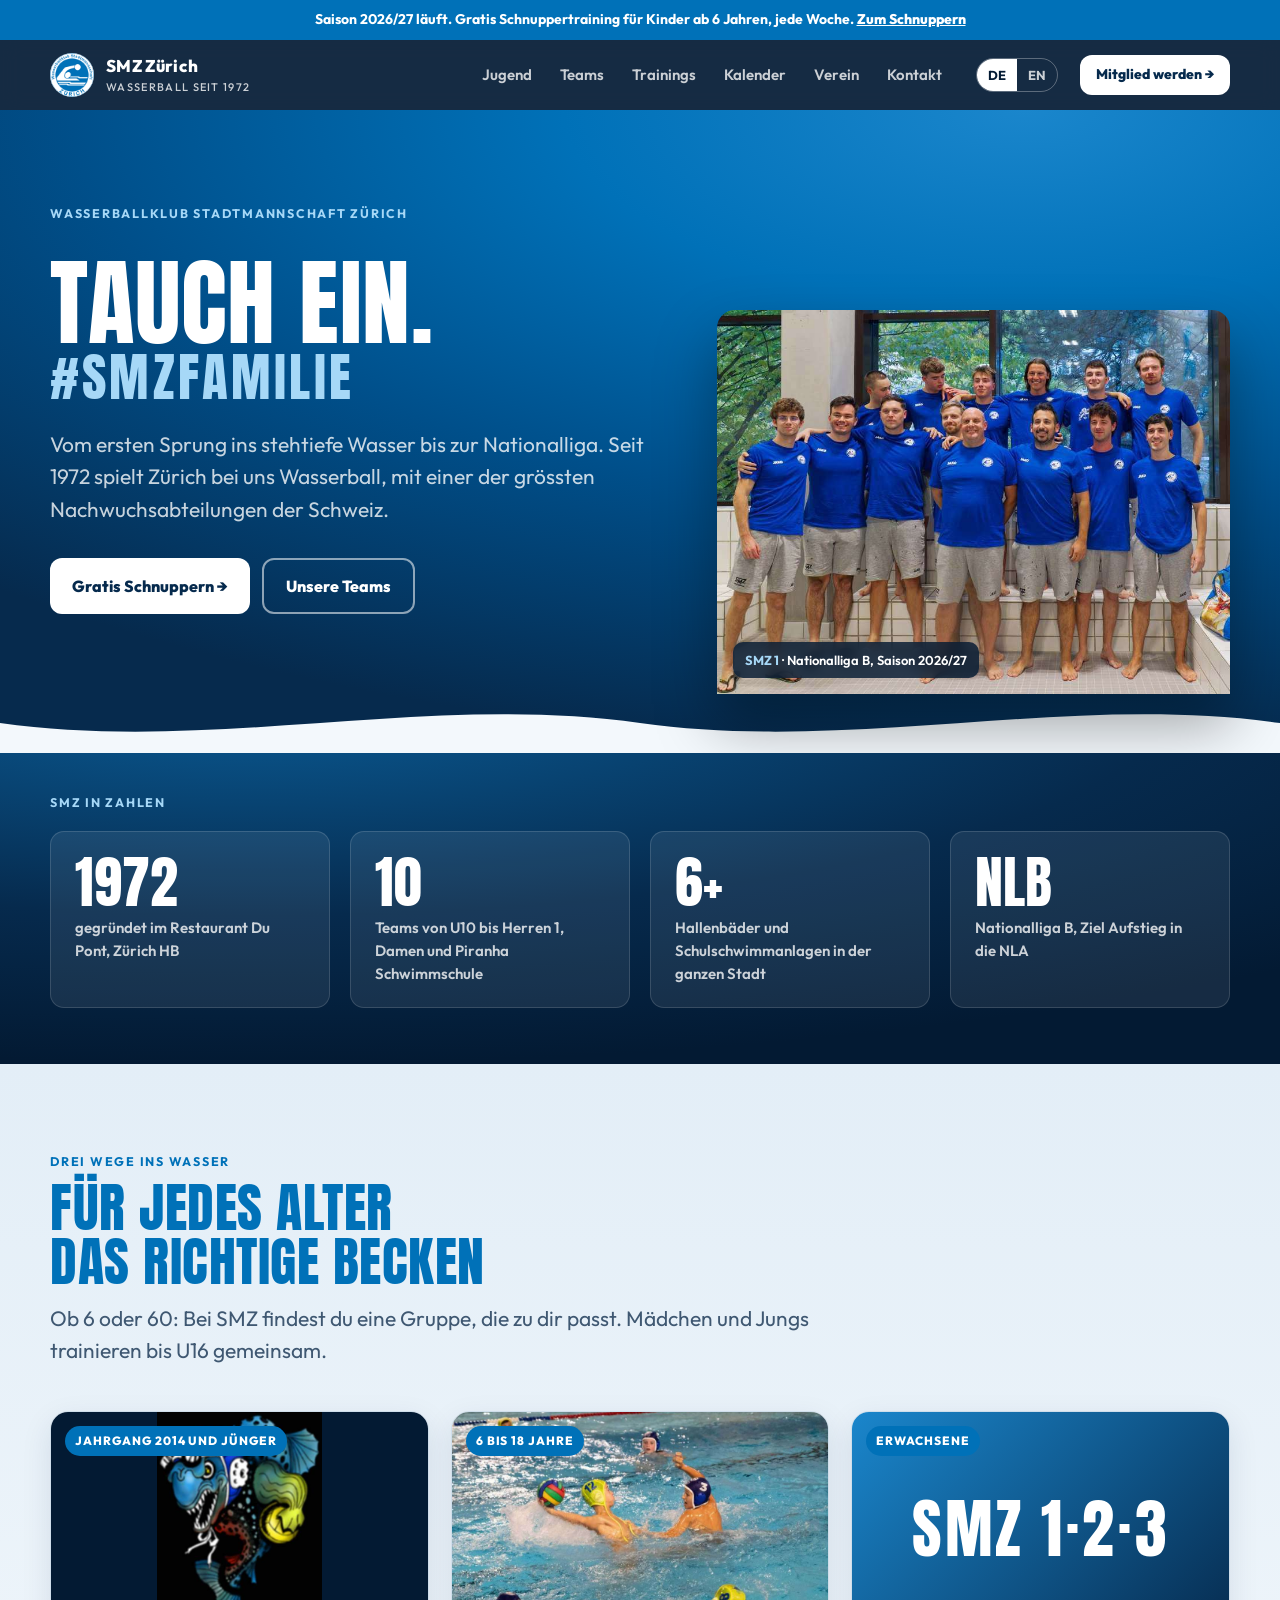
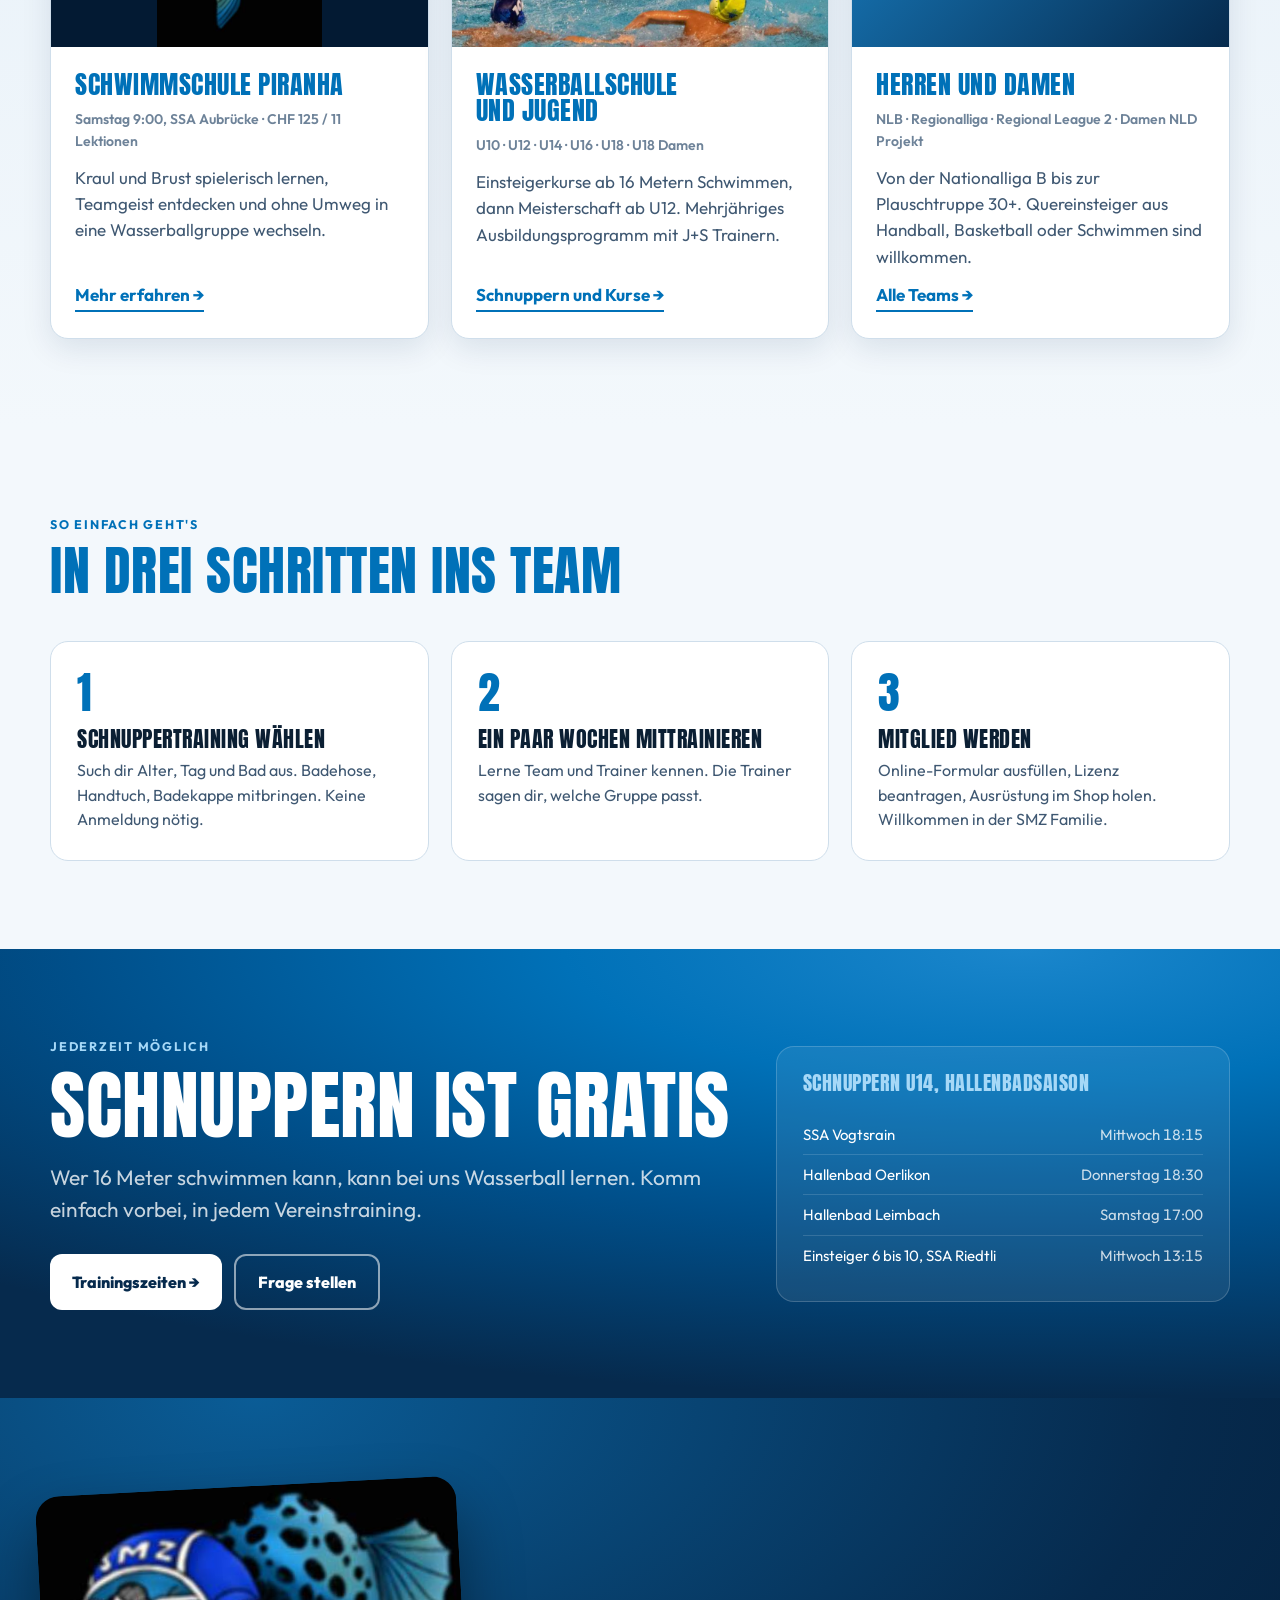
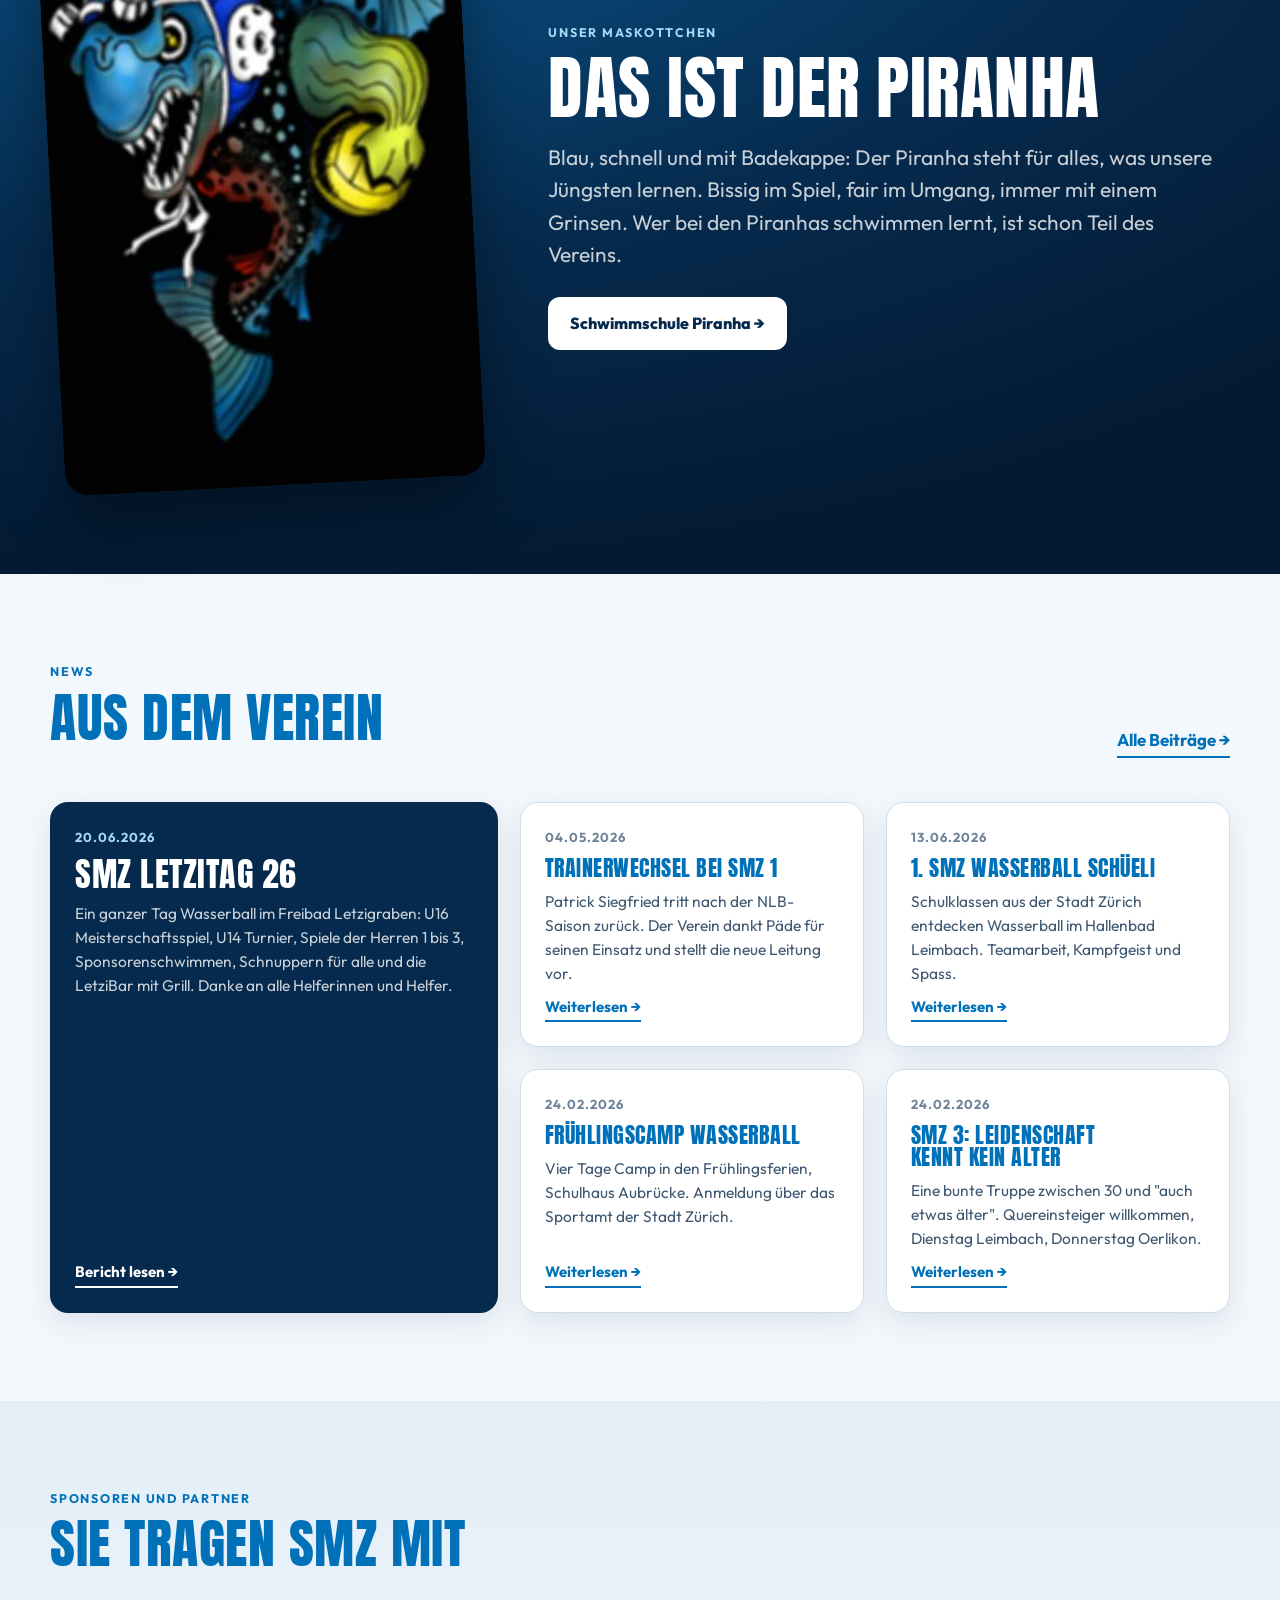
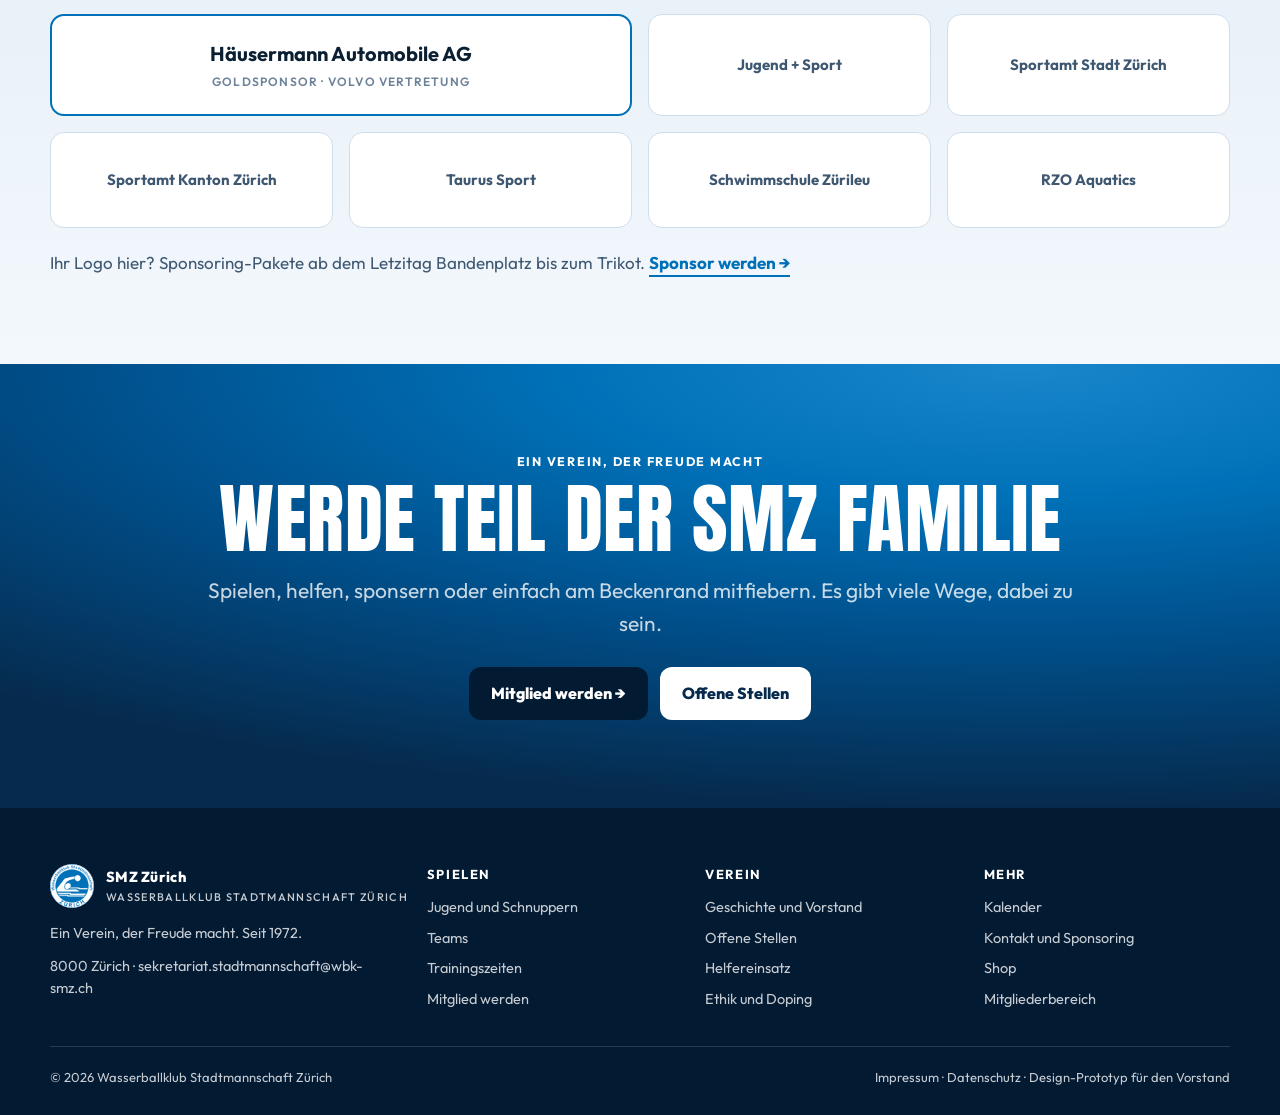
==== index.html @ 42804632 "Switch the palette to blue and white, the club colours Remove the yellow (--sun) and aqua accents. P" ====
<!doctype html>
<html lang="de">
<head>
<meta charset="utf-8">
<meta name="viewport" content="width=device-width, initial-scale=1">
<title>SMZ Zürich Wasserball</title>
<meta name="description" content="Wasserballklub Stadtmannschaft Zürich. Seit 1972. Jugend ab 6 Jahren, Herren NLB, Damen, Schwimmschule Piranha. Gratis Schnuppern.">
<meta name="theme-color" content="#0071B8">
<link rel="icon" href="assets/img/logo.png">
<link rel="preconnect" href="https://fonts.googleapis.com">
<link rel="preconnect" href="https://fonts.gstatic.com" crossorigin>
<link rel="stylesheet" href="https://fonts.googleapis.com/css2?family=Anton&family=Outfit:wght@400;500;600;700;800&display=swap">
<link rel="stylesheet" href="css/style.css">
</head>
<body data-lang="de">
<div class="announce">
  <span lang="de">Saison 2026/27 läuft. Gratis Schnuppertraining für Kinder ab 6 Jahren, jede Woche. <a href="#/jugend">Zum Schnuppern</a></span>
  <span lang="en">Season 2026/27 is on. Free trial sessions for kids from age 6, every week. <a href="#/jugend">Come try it</a></span>
</div>

<nav class="nav">
  <div class="wrap">
    <a class="brand" href="#/"><img src="assets/img/logo.png" alt="SMZ Logo"><span>SMZ Zürich<small>Wasserball seit 1972</small></span></a>
    <ul class="menu" id="menu">
      <li><a href="#/jugend" data-route="jugend"><span lang="de">Jugend</span><span lang="en">Youth</span></a></li>
      <li><a href="#/teams" data-route="teams">Teams</a></li>
      <li><a href="#/trainings" data-route="trainings"><span lang="de">Trainings</span><span lang="en">Practices</span></a></li>
      <li><a href="#/kalender" data-route="kalender"><span lang="de">Kalender</span><span lang="en">Calendar</span></a></li>
      <li><a href="#/verein" data-route="verein"><span lang="de">Verein</span><span lang="en">Club</span></a></li>
      <li><a href="#/kontakt" data-route="kontakt"><span lang="de">Kontakt</span><span lang="en">Contact</span></a></li>
    </ul>
    <div class="lang" role="group" aria-label="Sprache / Language">
      <button id="lang-de" class="on" onclick="setLang('de')">DE</button><button id="lang-en" onclick="setLang('en')">EN</button>
    </div>
    <a class="btn btn-white" href="#/mitglied"><span lang="de">Mitglied werden →</span><span lang="en">Join SMZ →</span></a>
    <button class="burger" aria-label="Menu" onclick="document.getElementById('menu').classList.toggle('open')">☰</button>
  </div>
</nav>

<!-- ================= HOME ================= -->
<div class="page show" id="page-home">

<section class="hero bg-blue on-dark">
  <div class="wrap">
    <div class="hero-copy rv">
      <p class="eyebrow"><span lang="de">Wasserballklub Stadtmannschaft Zürich</span><span lang="en">Zürich City Water Polo Club</span></p>
      <h1 style="margin-top:14px">
        <span lang="de">Tauch ein.</span><span lang="en">Dive in.</span>
        <span class="tag">#SMZfamilie</span>
      </h1>
      <p class="lead">
        <span lang="de">Vom ersten Sprung ins stehtiefe Wasser bis zur Nationalliga. Seit 1972 spielt Zürich bei uns Wasserball, mit einer der grössten Nachwuchsabteilungen der Schweiz.</span>
        <span lang="en">From the first jump into shallow water to the National League. Zürich has played water polo with us since 1972, home to one of the largest youth programs in Switzerland.</span>
      </p>
      <div class="hero-cta">
        <a class="btn btn-white" href="#/jugend"><span lang="de">Gratis Schnuppern →</span><span lang="en">Free trial session →</span></a>
        <a class="btn btn-ghost" href="#/teams"><span lang="de">Unsere Teams</span><span lang="en">Our teams</span></a>
      </div>
    </div>
    <div class="hero-photo rv">
      <img src="assets/img/herren1.jpg" alt="SMZ Herren 1">
      <div class="cap"><b>SMZ 1</b> · <span lang="de">Nationalliga B, Saison 2026/27</span><span lang="en">National League B, 2026/27 season</span></div>
    </div>
  </div>
  <svg class="waves" viewBox="0 0 1440 60" preserveAspectRatio="none" aria-hidden="true"><path d="M0,30 C240,60 480,0 720,30 C960,60 1200,0 1440,30 L1440,60 L0,60 Z" fill="var(--ground)"/></svg>
</section>

<section class="stats bg-navy on-dark" style="margin-top:-60px;padding-top:100px">
  <div class="wrap">
    <p class="eyebrow" style="margin-bottom:18px"><span lang="de">SMZ in Zahlen</span><span lang="en">SMZ by the numbers</span></p>
    <div class="grid">
      <div class="stat"><div class="n">1972</div><div class="l"><span lang="de">gegründet im Restaurant Du Pont, Zürich HB</span><span lang="en">founded at Restaurant Du Pont, Zürich main station</span></div></div>
      <div class="stat"><div class="n">10</div><div class="l"><span lang="de">Teams von U10 bis Herren 1, Damen und Piranha Schwimmschule</span><span lang="en">teams from U10 to Men's 1, Women and the Piranha swim school</span></div></div>
      <div class="stat"><div class="n">6+</div><div class="l"><span lang="de">Hallenbäder und Schulschwimmanlagen in der ganzen Stadt</span><span lang="en">pools and school swim facilities across the city</span></div></div>
      <div class="stat"><div class="n">NLB</div><div class="l"><span lang="de">Nationalliga B, Ziel Aufstieg in die NLA</span><span lang="en">National League B, goal: promotion to NLA</span></div></div>
    </div>
  </div>
</section>

<section class="bg-tint">
  <div class="wrap">
    <div class="sec-head">
      <p class="eyebrow"><span lang="de">Drei Wege ins Wasser</span><span lang="en">Three ways in</span></p>
      <h2><span lang="de">Für jedes Alter das richtige Becken</span><span lang="en">The right pool for every age</span></h2>
      <p class="lead"><span lang="de">Ob 6 oder 60: Bei SMZ findest du eine Gruppe, die zu dir passt. Mädchen und Jungs trainieren bis U16 gemeinsam.</span><span lang="en">Whether you are 6 or 60, SMZ has a group that fits. Girls and boys train together through U16.</span></p>
    </div>
    <div class="ways">
      <article class="way">
        <div class="img"><img src="assets/img/piranha.jpg" alt="Piranha Maskottchen" style="object-fit:contain;background:var(--navy-deep)"><span class="chip"><span lang="de">Jahrgang 2014 und jünger</span><span lang="en">Born 2014 or later</span></span></div>
        <div class="body">
          <h3><span lang="de">Schwimmschule Piranha</span><span lang="en">Piranha Swim School</span></h3>
          <div class="meta"><span lang="de">Samstag 9:00, SSA Aubrücke · CHF 125 / 11 Lektionen</span><span lang="en">Saturday 9:00, SSA Aubrücke · CHF 125 / 11 lessons</span></div>
          <p><span lang="de">Kraul und Brust spielerisch lernen, Teamgeist entdecken und ohne Umweg in eine Wasserballgruppe wechseln.</span><span lang="en">Learn crawl and breaststroke through play, discover team spirit and move straight into a water polo group when ready.</span></p>
          <a class="btn-link" href="#/jugend"><span lang="de">Mehr erfahren →</span><span lang="en">Learn more →</span></a>
        </div>
      </article>
      <article class="way">
        <div class="img"><img src="assets/img/jugend-action.jpg" alt="Jugendtraining"><span class="chip"><span lang="de">6 bis 18 Jahre</span><span lang="en">Ages 6 to 18</span></span></div>
        <div class="body">
          <h3><span lang="de">Wasserballschule und Jugend</span><span lang="en">Water Polo School and Youth</span></h3>
          <div class="meta"><span lang="de">U10 · U12 · U14 · U16 · U18 · U18 Damen</span><span lang="en">U10 · U12 · U14 · U16 · U18 · U18 Women</span></div>
          <p><span lang="de">Einsteigerkurse ab 16 Metern Schwimmen, dann Meisterschaft ab U12. Mehrjähriges Ausbildungsprogramm mit J+S Trainern.</span><span lang="en">Beginner courses once you can swim 16 metres, then league play from U12. A multi-year program with certified J+S coaches.</span></p>
          <a class="btn-link" href="#/jugend"><span lang="de">Schnuppern und Kurse →</span><span lang="en">Trials and courses →</span></a>
        </div>
      </article>
      <article class="way">
        <div class="img"><div class="ph">SMZ 1·2·3</div><span class="chip"><span lang="de">Erwachsene</span><span lang="en">Adults</span></span></div>
        <div class="body">
          <h3><span lang="de">Herren und Damen</span><span lang="en">Men and Women</span></h3>
          <div class="meta"><span lang="de">NLB · Regionalliga · Regional League 2 · Damen NLD Projekt</span><span lang="en">NLB · Regional League · RL 2 · Women's NLD project</span></div>
          <p><span lang="de">Von der Nationalliga B bis zur Plauschtruppe 30+. Quereinsteiger aus Handball, Basketball oder Schwimmen sind willkommen.</span><span lang="en">From National League B to the 30+ crew. Newcomers from handball, basketball or swimming are welcome.</span></p>
          <a class="btn-link" href="#/teams"><span lang="de">Alle Teams →</span><span lang="en">All teams →</span></a>
        </div>
      </article>
    </div>
  </div>
</section>

<section>
  <div class="wrap">
    <div class="sec-head">
      <p class="eyebrow"><span lang="de">So einfach geht's</span><span lang="en">How it works</span></p>
      <h2><span lang="de">In drei Schritten ins Team</span><span lang="en">Onto the team in three steps</span></h2>
    </div>
    <div class="steps">
      <div class="step"><h3><span lang="de">Schnuppertraining wählen</span><span lang="en">Pick a trial session</span></h3><p><span lang="de">Such dir Alter, Tag und Bad aus. Badehose, Handtuch, Badekappe mitbringen. Keine Anmeldung nötig.</span><span lang="en">Choose by age, day and pool. Bring swimsuit, towel and cap. No sign-up needed.</span></p></div>
      <div class="step"><h3><span lang="de">Ein paar Wochen mittrainieren</span><span lang="en">Train with us for a few weeks</span></h3><p><span lang="de">Lerne Team und Trainer kennen. Die Trainer sagen dir, welche Gruppe passt.</span><span lang="en">Get to know the team and coaches. They will tell you which group fits.</span></p></div>
      <div class="step"><h3><span lang="de">Mitglied werden</span><span lang="en">Become a member</span></h3><p><span lang="de">Online-Formular ausfüllen, Lizenz beantragen, Ausrüstung im Shop holen. Willkommen in der SMZ Familie.</span><span lang="en">Fill in the online form, request a licence, grab your kit in the shop. Welcome to the SMZ family.</span></p></div>
    </div>
  </div>
</section>

<section class="trial bg-blue on-dark">
  <div class="wrap">
    <div>
      <p class="eyebrow"><span lang="de">Jederzeit möglich</span><span lang="en">Any time</span></p>
      <h2 style="margin:10px 0 18px"><span lang="de">Schnuppern ist gratis</span><span lang="en">Trials are free</span></h2>
      <p class="lead"><span lang="de">Wer 16 Meter schwimmen kann, kann bei uns Wasserball lernen. Komm einfach vorbei, in jedem Vereinstraining.</span><span lang="en">If you can swim 16 metres you can learn water polo with us. Just show up at any club practice.</span></p>
      <div class="hero-cta" style="margin-top:28px">
        <a class="btn btn-white" href="#/trainings"><span lang="de">Trainingszeiten →</span><span lang="en">Practice times →</span></a>
        <a class="btn btn-ghost" href="#/kontakt"><span lang="de">Frage stellen</span><span lang="en">Ask a question</span></a>
      </div>
    </div>
    <div class="card">
      <h3><span lang="de">Schnuppern U14, Hallenbadsaison</span><span lang="en">U14 trials, indoor season</span></h3>
      <table>
        <tr><td>SSA Vogtsrain</td><td><span lang="de">Mittwoch 18:15</span><span lang="en">Wednesday 18:15</span></td></tr>
        <tr><td>Hallenbad Oerlikon</td><td><span lang="de">Donnerstag 18:30</span><span lang="en">Thursday 18:30</span></td></tr>
        <tr><td>Hallenbad Leimbach</td><td><span lang="de">Samstag 17:00</span><span lang="en">Saturday 17:00</span></td></tr>
        <tr><td><span lang="de">Einsteiger 6 bis 10, SSA Riedtli</span><span lang="en">Beginners 6 to 10, SSA Riedtli</span></td><td><span lang="de">Mittwoch 13:15</span><span lang="en">Wednesday 13:15</span></td></tr>
      </table>
    </div>
  </div>
</section>

<section class="mascot bg-navy on-dark">
  <div class="wrap">
    <img src="assets/img/piranha.jpg" alt="Piranha, das SMZ Maskottchen">
    <div>
      <p class="eyebrow"><span lang="de">Unser Maskottchen</span><span lang="en">Our mascot</span></p>
      <h2 style="margin:10px 0 18px"><span lang="de">Das ist der Piranha</span><span lang="en">Meet the Piranha</span></h2>
      <p class="lead"><span lang="de">Blau, schnell und mit Badekappe: Der Piranha steht für alles, was unsere Jüngsten lernen. Bissig im Spiel, fair im Umgang, immer mit einem Grinsen. Wer bei den Piranhas schwimmen lernt, ist schon Teil des Vereins.</span><span lang="en">Blue, fast and wearing a cap: the Piranha stands for everything our youngest learn. Fierce in the game, fair with each other, always grinning. Anyone who learns to swim with the Piranhas is already part of the club.</span></p>
      <a class="btn btn-white" href="#/jugend" style="margin-top:26px"><span lang="de">Schwimmschule Piranha →</span><span lang="en">Piranha Swim School →</span></a>
    </div>
  </div>
</section>

<section>
  <div class="wrap">
    <div class="sec-head" style="display:flex;justify-content:space-between;align-items:end;gap:20px;max-width:none">
      <div><p class="eyebrow">News</p><h2 style="margin-top:8px"><span lang="de">Aus dem Verein</span><span lang="en">Club news</span></h2></div>
      <a class="btn-link" href="#/verein" style="color:var(--blue)"><span lang="de">Alle Beiträge →</span><span lang="en">All posts →</span></a>
    </div>
    <div class="news">
      <article class="post feat">
        <div class="date">20.06.2026</div>
        <h3>SMZ Letzitag 26</h3>
        <p><span lang="de">Ein ganzer Tag Wasserball im Freibad Letzigraben: U16 Meisterschaftsspiel, U14 Turnier, Spiele der Herren 1 bis 3, Sponsorenschwimmen, Schnuppern für alle und die LetziBar mit Grill. Danke an alle Helferinnen und Helfer.</span><span lang="en">A full day of water polo at the Letzigraben outdoor pool: U16 league match, U14 tournament, Men's 1 to 3 games, sponsor swim, trials for everyone and the LetziBar with grill. Thank you to all the volunteers.</span></p>
        <a class="btn-link" href="#/verein"><span lang="de">Bericht lesen →</span><span lang="en">Read the report →</span></a>
      </article>
      <article class="post">
        <div class="date">04.05.2026</div>
        <h3><span lang="de">Trainerwechsel bei SMZ 1</span><span lang="en">New head coach for SMZ 1</span></h3>
        <p><span lang="de">Patrick Siegfried tritt nach der NLB-Saison zurück. Der Verein dankt Päde für seinen Einsatz und stellt die neue Leitung vor.</span><span lang="en">Patrick Siegfried steps down after the NLB season. The club thanks Päde for his commitment and introduces the new leadership.</span></p>
        <a class="btn-link" href="#/teams"><span lang="de">Weiterlesen →</span><span lang="en">Read more →</span></a>
      </article>
      <article class="post">
        <div class="date">13.06.2026</div>
        <h3><span lang="de">1. SMZ Wasserball Schüeli</span><span lang="en">1st SMZ School Tournament</span></h3>
        <p><span lang="de">Schulklassen aus der Stadt Zürich entdecken Wasserball im Hallenbad Leimbach. Teamarbeit, Kampfgeist und Spass.</span><span lang="en">School classes from Zürich discover water polo at Hallenbad Leimbach. Teamwork, fighting spirit and fun.</span></p>
        <a class="btn-link" href="#/jugend"><span lang="de">Weiterlesen →</span><span lang="en">Read more →</span></a>
      </article>
      <article class="post">
        <div class="date">24.02.2026</div>
        <h3><span lang="de">Frühlingscamp Wasserball</span><span lang="en">Spring water polo camp</span></h3>
        <p><span lang="de">Vier Tage Camp in den Frühlingsferien, Schulhaus Aubrücke. Anmeldung über das Sportamt der Stadt Zürich.</span><span lang="en">Four camp days during spring break at Schulhaus Aubrücke. Register via the Zürich sports office.</span></p>
        <a class="btn-link" href="#/kalender"><span lang="de">Weiterlesen →</span><span lang="en">Read more →</span></a>
      </article>
      <article class="post">
        <div class="date">24.02.2026</div>
        <h3><span lang="de">SMZ 3: Leidenschaft kennt kein Alter</span><span lang="en">SMZ 3: passion has no age</span></h3>
        <p><span lang="de">Eine bunte Truppe zwischen 30 und "auch etwas älter". Quereinsteiger willkommen, Dienstag Leimbach, Donnerstag Oerlikon.</span><span lang="en">A colourful crew aged 30 to "a bit older". Newcomers welcome, Tuesdays in Leimbach, Thursdays in Oerlikon.</span></p>
        <a class="btn-link" href="#/teams"><span lang="de">Weiterlesen →</span><span lang="en">Read more →</span></a>
      </article>
    </div>
  </div>
</section>

<section class="sponsors bg-tint">
  <div class="wrap">
    <div class="sec-head">
      <p class="eyebrow"><span lang="de">Sponsoren und Partner</span><span lang="en">Sponsors and partners</span></p>
      <h2><span lang="de">Sie tragen SMZ mit</span><span lang="en">They carry SMZ</span></h2>
    </div>
    <div class="row">
      <div class="logo-tile gold">Häusermann Automobile AG<small><span lang="de">Goldsponsor · Volvo Vertretung</span><span lang="en">Gold sponsor · Volvo dealer</span></small></div>
      <div class="logo-tile">Jugend + Sport</div>
      <div class="logo-tile">Sportamt Stadt Zürich</div>
      <div class="logo-tile">Sportamt Kanton Zürich</div>
      <div class="logo-tile">Taurus Sport</div>
      <div class="logo-tile">Schwimmschule Zürileu</div>
      <div class="logo-tile">RZO Aquatics</div>
    </div>
    <p style="margin-top:22px;color:var(--ink-2)"><span lang="de">Ihr Logo hier? Sponsoring-Pakete ab dem Letzitag Bandenplatz bis zum Trikot.</span><span lang="en">Your logo here? Sponsorship packages from a Letzitag board to the match jersey.</span> <a class="btn-link" href="#/kontakt" style="color:var(--blue)"><span lang="de">Sponsor werden →</span><span lang="en">Become a sponsor →</span></a></p>
  </div>
</section>

<section class="join bg-blue on-dark">
  <div class="wrap">
    <p class="eyebrow" style="color:#fff"><span lang="de">Ein Verein, der Freude macht</span><span lang="en">A club that makes you happy</span></p>
    <h2 style="margin-top:10px"><span lang="de">Werde Teil der SMZ Familie</span><span lang="en">Join the SMZ family</span></h2>
    <p class="lead" style="margin-top:16px"><span lang="de">Spielen, helfen, sponsern oder einfach am Beckenrand mitfiebern. Es gibt viele Wege, dabei zu sein.</span><span lang="en">Play, volunteer, sponsor or just cheer from the poolside. There are many ways to be part of it.</span></p>
    <div class="hero-cta">
      <a class="btn btn-ink" href="#/mitglied"><span lang="de">Mitglied werden →</span><span lang="en">Become a member →</span></a>
      <a class="btn btn-white" href="#/verein"><span lang="de">Offene Stellen</span><span lang="en">Open positions</span></a>
    </div>
  </div>
</section>
</div>

<!-- ================= JUGEND ================= -->
<div class="page" id="page-jugend">
<section class="pagehead bg-blue on-dark">
  <div class="wrap">
    <p class="eyebrow"><span lang="de">Jugend</span><span lang="en">Youth</span></p>
    <h1><span lang="de">Ab 6 Jahren und 16 Metern</span><span lang="en">From age 6 and 16 metres</span></h1>
    <p class="lead"><span lang="de">Wer 16 Meter schwimmen kann, kann bei uns anfangen. Von der Schwimmschule bis U18, mit einem mehrjährigen Ausbildungsprogramm und professionell ausgebildeten Trainerinnen und Trainern.</span><span lang="en">If you can swim 16 metres you can start with us. From swim school to U18, with a multi-year program and professionally trained coaches.</span></p>
  </div>
</section>
<section class="content">
  <div class="wrap">
    <div class="grid-3">
      <div class="card">
        <span class="pill blue"><span lang="de">Jahrgang 2014 und jünger</span><span lang="en">Born 2014 or later</span></span>
        <h3><span lang="de">Schwimmschule Piranha</span><span lang="en">Piranha Swim School</span></h3>
        <p><span lang="de">Kraul und Brust, spielerisch. 11 Lektionen à 55 Minuten, Samstag 9:00 bis 10:00 in der SSA Aubrücke, Luegislandstrasse 173. Findet ausserhalb der Schulferien statt, ab 6 Anmeldungen.</span><span lang="en">Crawl and breaststroke through play. 11 lessons of 55 minutes, Saturday 9:00 to 10:00 at SSA Aubrücke, Luegislandstrasse 173. Outside school holidays, from 6 registrations.</span></p>
        <table class="tt">
          <tr><td><span lang="de">Herbst 2026</span><span lang="en">Autumn 2026</span></td><td>24.10.26 bis 23.01.27</td></tr>
          <tr><td><span lang="de">Frühling 2027</span><span lang="en">Spring 2027</span></td><td>30.01.27 bis 05.06.27</td></tr>
          <tr><td><span lang="de">Sommer 2027</span><span lang="en">Summer 2027</span></td><td>12.06.27 bis 02.10.27</td></tr>
          <tr><td><span lang="de">Mitglieder / Externe</span><span lang="en">Members / external</span></td><td>CHF 125 / CHF 160</td></tr>
        </table>
      </div>
      <div class="card">
        <span class="pill"><span lang="de">6 bis 10 Jahre</span><span lang="en">Ages 6 to 10</span></span>
        <h3><span lang="de">U10 Wasserballschule</span><span lang="en">U10 Water Polo School</span></h3>
        <p><span lang="de">Einsteigerkurse im stehtiefen Wasser, Mädchen und Knaben. Schulsportkurse der Stadt Zürich, Anmeldung über das Sportamt.</span><span lang="en">Beginner courses in shallow water, girls and boys. City school sport courses, registration via the sports office.</span></p>
        <table class="tt">
          <tr><td>SSA Riedtli</td><td><span lang="de">Mi 13:15 bis 14:15</span><span lang="en">Wed 13:15 to 14:15</span></td></tr>
          <tr><td>SSA Grünau</td><td><span lang="de">Mi 13:45 bis 14:45</span><span lang="en">Wed 13:45 to 14:45</span></td></tr>
          <tr><td>SSA Vogtsrain</td><td><span lang="de">Mi 16:00 bis 17:00</span><span lang="en">Wed 16:00 to 17:00</span></td></tr>
          <tr><td><span lang="de">Vereinstraining, Riedtli</span><span lang="en">Club practice, Riedtli</span></td><td><span lang="de">Fr 17:15 bis 18:15</span><span lang="en">Fri 17:15 to 18:15</span></td></tr>
        </table>
      </div>
      <div class="card">
        <span class="pill"><span lang="de">8 bis 13 Jahre</span><span lang="en">Ages 8 to 13</span></span>
        <h3><span lang="de">Fortgeschrittene und U12</span><span lang="en">Advanced and U12</span></h3>
        <p><span lang="de">Für Kinder, die 25 Meter am Stück schwimmen. Die stärksten spielen ab 8 bis 9 Jahren in der U12 Meisterschaft, Gruppe D.</span><span lang="en">For kids who swim 25 metres non-stop. The strongest play U12 league from age 8 to 9, group D.</span></p>
        <table class="tt">
          <tr><td>SSA Riedtli</td><td><span lang="de">Mi 14:15 bis 15:15</span><span lang="en">Wed 14:15 to 15:15</span></td></tr>
          <tr><td>SSA Grünau</td><td><span lang="de">Mi 14:45 bis 15:45</span><span lang="en">Wed 14:45 to 15:45</span></td></tr>
          <tr><td>SSA Vogtsrain</td><td><span lang="de">Mi 17:00 bis 18:00</span><span lang="en">Wed 17:00 to 18:00</span></td></tr>
          <tr><td><span lang="de">Vogtsrain, nur Mädchen</span><span lang="en">Vogtsrain, girls only</span></td><td><span lang="de">Mi 17:00 bis 18:00</span><span lang="en">Wed 17:00 to 18:00</span></td></tr>
        </table>
      </div>
      <div class="card">
        <span class="pill">U14 · <span lang="de">Gruppe B</span><span lang="en">Group B</span></span>
        <h3>U14</h3>
        <p><span lang="de">Meisterschaftsteam. Schnuppern jederzeit: Mittwoch 18:15 SSA Vogtsrain, Donnerstag 18:30 Hallenbad Oerlikon, Samstag 17:00 Hallenbad Leimbach (Besammlung Kasse 16:45).</span><span lang="en">League team. Trials any time: Wednesday 18:15 SSA Vogtsrain, Thursday 18:30 Hallenbad Oerlikon, Saturday 17:00 Hallenbad Leimbach (meet at the entrance 16:45).</span></p>
      </div>
      <div class="card">
        <span class="pill">U16 · <span lang="de">Gruppe B2</span><span lang="en">Group B2</span></span>
        <h3>U16</h3>
        <p><span lang="de">Letzte gemischte Stufe: Mädchen und Jungs spielen und trainieren zusammen. Meisterschaftsspiel am Letzitag im Freibad Letzigraben.</span><span lang="en">Last mixed level: girls and boys play and train together. League match at Letzitag in the Letzigraben outdoor pool.</span></p>
      </div>
      <div class="card">
        <span class="pill">U18 · <span lang="de">Regionalliga Gr. 3</span><span lang="en">Regional League Gr. 3</span></span>
        <h3>U18 <span lang="de">und U18 Damen</span><span lang="en">and U18 Women</span></h3>
        <p><span lang="de">Die U18 spielt als SMZ 2 (Perspektivkader) in der Regionalliga. Die U18 Damen bilden den Kern des kommenden Damen-Teams.</span><span lang="en">The U18 plays as SMZ 2 (development squad) in the Regional League. The U18 Women form the core of the upcoming women's team.</span></p>
      </div>
    </div>
    <div class="grid-2" style="margin-top:22px">
      <div class="card" style="background:var(--navy);color:#fff;border-color:transparent">
        <span class="pill white"><span lang="de">Für Schulklassen</span><span lang="en">For school classes</span></span>
        <h3 style="color:#fff"><span lang="de">SMZ Wasserball Schüeli</span><span lang="en">SMZ School Tournament</span></h3>
        <p style="color:var(--on-dark-2)"><span lang="de">Schülerinnen und Schüler aus der Stadt Zürich lernen Wasserball spielerisch kennen. Teamarbeit, Kampfgeist und Spass, Spieltag im Hallenbad Leimbach.</span><span lang="en">Pupils from the city of Zürich discover water polo in a playful way. Teamwork, fighting spirit and fun, match day at Hallenbad Leimbach.</span></p>
        <a class="btn btn-white" href="#/kontakt" style="align-self:flex-start;margin-top:6px"><span lang="de">Klasse anmelden →</span><span lang="en">Register a class →</span></a>
      </div>
      <div class="card">
        <span class="pill">Swiss Olympic · FTEM</span>
        <h3><span lang="de">Nachwuchsförderung</span><span lang="en">Youth development</span></h3>
        <p><span lang="de">Wir arbeiten nach dem FTEM-Athletenweg von Swiss Olympic (Foundation, Talent, Elite, Mastery) und der Ethik-Charta, auf dem Weg zum Label "Stützpunkt Nachwuchsförderung Waterpolo".</span><span lang="en">We follow the Swiss Olympic FTEM athlete pathway (Foundation, Talent, Elite, Mastery) and the ethics charter, on the way to the "Youth Development Centre Water Polo" label.</span></p>
        <p><span lang="de">Ombudsstelle für Ethikfragen: ethik@wbk-smz.ch</span><span lang="en">Ethics ombudsperson: ethik@wbk-smz.ch</span></p>
      </div>
    </div>
  </div>
</section>
</div>

<!-- ================= TEAMS ================= -->
<div class="page" id="page-teams">
<section class="pagehead bg-blue on-dark">
  <div class="wrap">
    <p class="eyebrow">Teams</p>
    <h1><span lang="de">Von der NLB bis zur Plauschtruppe</span><span lang="en">From NLB to the fun squad</span></h1>
    <p class="lead"><span lang="de">Heimspiele im Sommer im Freibad Letzigraben, im Winter verteilt auf die städtischen Hallenbäder.</span><span lang="en">Home games in summer at the Letzigraben outdoor pool, in winter across the city's indoor pools.</span></p>
  </div>
</section>
<section class="content">
  <div class="wrap">
    <div class="grid-2">
      <div class="card" style="grid-column:1/-1;display:grid;grid-template-columns:1fr 1fr;gap:26px;align-items:center">
        <img src="assets/img/herren1.jpg" alt="SMZ Herren 1" style="border-radius:12px">
        <div style="display:flex;flex-direction:column;gap:10px">
          <span class="pill blue">Nationalliga B · <span lang="de">Ost Gruppe B</span><span lang="en">East Group B</span></span>
          <h3>SMZ Herren 1</h3>
          <p><span lang="de">Unser Fanionteam. Saisonziel 2026/27: Qualifikation für die NLA. Schnelles Spiel, aggressiver Press, starke Beine. Training Montag und Donnerstag im Wasser, dazu Kraft.</span><span lang="en">Our first team. Season goal 2026/27: qualify for the NLA. Fast game, aggressive press, strong legs. Water practice Monday and Thursday, plus strength work.</span></p>
          <p><b><span lang="de">Head Coach:</span><span lang="en">Head coach:</span></b> Momo Ivetic</p>
          <a class="btn-link" href="#/kalender" style="color:var(--blue);align-self:flex-start"><span lang="de">Spielplan und Tabelle →</span><span lang="en">Fixtures and table →</span></a>
        </div>
      </div>
      <div class="card">
        <span class="pill"><span lang="de">Regionalliga Gruppe 3</span><span lang="en">Regional League Group 3</span></span>
        <h3>SMZ Herren 2 / U18</h3>
        <p><span lang="de">Das Perspektivkader: Unsere U18 sammelt hier Spielpraxis gegen Erwachsene und rückt in die erste Mannschaft nach.</span><span lang="en">The development squad: our U18 gains match experience against adults here and feeds into the first team.</span></p>
      </div>
      <div class="card">
        <span class="pill">Regional League 2</span>
        <h3>SMZ Herren 3</h3>
        <p><span lang="de">Zwischen 30 und "auch etwas älter". Saison März bis August, Turniere in Montreux. Probetraining Dienstag 20:00 Hallenbad Leimbach oder Donnerstag 20:00 Hallenbad Oerlikon.</span><span lang="en">Aged 30 to "a bit older". Season March to August, tournaments in Montreux. Trial practice Tuesday 20:00 Hallenbad Leimbach or Thursday 20:00 Hallenbad Oerlikon.</span></p>
      </div>
      <div class="card" style="grid-column:1/-1;background:var(--navy);color:#fff;border-color:transparent">
        <span class="pill white"><span lang="de">Damen Projekt 2026/27</span><span lang="en">Women's project 2026/27</span></span>
        <h3 style="color:#fff">SMZ Damen</h3>
        <p style="color:var(--on-dark-2);max-width:70ch"><span lang="de">Ziel: ein eigenes Damen-Team in der Nationalliga NLD. Wir suchen Verstärkung, ideal auch für Quereinsteigerinnen aus Handball, Basketball, Wettkampfschwimmen oder Artistic Swimming. Training Montag und Donnerstag 19:45 bis 21:45 im Hallenbad Oerlikon.</span><span lang="en">Goal: our own women's team in the NLD National League. We are looking for players, ideal for newcomers from handball, basketball, competitive swimming or artistic swimming. Practice Monday and Thursday 19:45 to 21:45 at Hallenbad Oerlikon.</span></p>
        <a class="btn btn-white" href="#/kontakt" style="align-self:flex-start"><span lang="de">Ich will mitspielen →</span><span lang="en">I want to play →</span></a>
      </div>
    </div>
  </div>
</section>
</div>

<!-- ================= TRAININGS ================= -->
<div class="page" id="page-trainings">
<section class="pagehead bg-blue on-dark">
  <div class="wrap">
    <p class="eyebrow"><span lang="de">Trainingszeiten</span><span lang="en">Practice times</span></p>
    <h1><span lang="de">Wo und wann wir im Wasser sind</span><span lang="en">Where and when we are in the water</span></h1>
    <p class="lead"><span lang="de">Hallenbadsaison. Besammlung jeweils 15 Minuten vor Trainingsbeginn bei der Kasse.</span><span lang="en">Indoor season. Meet 15 minutes before practice at the pool entrance.</span></p>
  </div>
</section>
<section class="content">
  <div class="wrap">
    <div class="grid-2">
      <div class="card"><h3>Hallenbad Oerlikon</h3><p class="meta">Wallisellenstrasse 100, 8050 Zürich</p>
        <table class="tt"><tr><th><span lang="de">Gruppe</span><span lang="en">Group</span></th><th><span lang="de">Zeit</span><span lang="en">Time</span></th></tr>
        <tr><td>U14 <span lang="de">und jünger</span><span lang="en">and younger</span></td><td><span lang="de">Mo 18:30 bis 20:15</span><span lang="en">Mon 18:30 to 20:15</span></td></tr>
        <tr><td>U14 <span lang="de">Trockentraining</span><span lang="en">dryland</span></td><td><span lang="de">Do 18:30 bis 19:45</span><span lang="en">Thu 18:30 to 19:45</span></td></tr>
        <tr><td><span lang="de">Damen</span><span lang="en">Women</span></td><td><span lang="de">Mo + Do 19:45 bis 21:45</span><span lang="en">Mon + Thu 19:45 to 21:45</span></td></tr>
        <tr><td>SMZ 3</td><td><span lang="de">Do 20:00 bis 21:45</span><span lang="en">Thu 20:00 to 21:45</span></td></tr></table></div>
      <div class="card"><h3>Hallenbad Leimbach</h3><p class="meta">Klebestrasse 3, 8041 Zürich</p>
        <table class="tt"><tr><th><span lang="de">Gruppe</span><span lang="en">Group</span></th><th><span lang="de">Zeit</span><span lang="en">Time</span></th></tr>
        <tr><td>U14 <span lang="de">und jünger</span><span lang="en">and younger</span></td><td><span lang="de">Sa 17:00 bis 18:30</span><span lang="en">Sat 17:00 to 18:30</span></td></tr>
        <tr><td>SMZ 3</td><td><span lang="de">Di 20:00 bis 21:45</span><span lang="en">Tue 20:00 to 21:45</span></td></tr></table></div>
      <div class="card"><h3>SSA Riedtli</h3><p class="meta">Riedtlistrasse 41, Zürich</p>
        <table class="tt"><tr><td><span lang="de">Einsteiger 6 bis 10</span><span lang="en">Beginners 6 to 10</span></td><td><span lang="de">Mi 13:15 bis 14:15</span><span lang="en">Wed 13:15 to 14:15</span></td></tr>
        <tr><td><span lang="de">Fortgeschrittene 8 bis 13</span><span lang="en">Advanced 8 to 13</span></td><td><span lang="de">Mi 14:15 bis 15:15</span><span lang="en">Wed 14:15 to 15:15</span></td></tr>
        <tr><td>U10 / U14 <span lang="de">Verein</span><span lang="en">club</span></td><td><span lang="de">Fr 17:15 bis 18:30</span><span lang="en">Fri 17:15 to 18:30</span></td></tr></table></div>
      <div class="card"><h3>SSA Vogtsrain</h3><p class="meta">Ferdinand-Hodler-Strasse 23, Zürich</p>
        <table class="tt"><tr><td><span lang="de">Einsteiger 6 bis 10</span><span lang="en">Beginners 6 to 10</span></td><td><span lang="de">Mi 16:00 bis 17:00</span><span lang="en">Wed 16:00 to 17:00</span></td></tr>
        <tr><td><span lang="de">Fortgeschrittene / Mädchen</span><span lang="en">Advanced / girls</span></td><td><span lang="de">Mi 17:00 bis 18:00</span><span lang="en">Wed 17:00 to 18:00</span></td></tr>
        <tr><td>U14</td><td><span lang="de">Mi 18:15</span><span lang="en">Wed 18:15</span></td></tr></table></div>
      <div class="card"><h3>SSA Grünau</h3><p class="meta">Grünauring 26, Zürich</p>
        <table class="tt"><tr><td><span lang="de">Einsteiger 6 bis 10</span><span lang="en">Beginners 6 to 10</span></td><td><span lang="de">Mi 13:45 bis 14:45</span><span lang="en">Wed 13:45 to 14:45</span></td></tr>
        <tr><td><span lang="de">Fortgeschrittene</span><span lang="en">Advanced</span></td><td><span lang="de">Mi 14:45 bis 15:45</span><span lang="en">Wed 14:45 to 15:45</span></td></tr></table></div>
      <div class="card"><h3>SSA Aubrücke</h3><p class="meta">Luegislandstrasse 173, 8051 Zürich</p>
        <table class="tt"><tr><td><span lang="de">Schwimmschule Piranha</span><span lang="en">Piranha Swim School</span></td><td><span lang="de">Sa 9:00 bis 10:00</span><span lang="en">Sat 9:00 to 10:00</span></td></tr>
        <tr><td><span lang="de">Frühlingscamp</span><span lang="en">Spring camp</span></td><td><span lang="de">Frühlingsferien</span><span lang="en">Spring break</span></td></tr></table></div>
    </div>
    <p class="note" style="margin-top:22px"><span lang="de">SMZ 1 Trainingszeiten werden dem Team direkt kommuniziert. Sommer: Freibad Letzigraben, Eingang Hubertus.</span><span lang="en">SMZ 1 practice times are communicated to the team directly. Summer: Letzigraben outdoor pool, Hubertus entrance.</span></p>
  </div>
</section>
</div>

<!-- ================= KALENDER ================= -->
<div class="page" id="page-kalender">
<section class="pagehead bg-blue on-dark">
  <div class="wrap">
    <p class="eyebrow"><span lang="de">Kalender</span><span lang="en">Calendar</span></p>
    <h1><span lang="de">Was als Nächstes kommt</span><span lang="en">What is coming up</span></h1>
    <p class="lead"><span lang="de">Spiele, Camps, Kurse und Helfereinsätze. Im ClubDesk Kalender abonnierbar.</span><span lang="en">Matches, camps, courses and volunteer shifts. Subscribe via the ClubDesk calendar.</span></p>
  </div>
</section>
<section class="content">
  <div class="wrap cal">
    <div class="ev"><div class="d">12<small>SEP</small></div><div><b>SMZ 1 · NLB <span lang="de">Heimspiel</span><span lang="en">home game</span></b><span><span lang="de">Hallenbad Oerlikon, 18:00. Eintritt frei, LetziBar offen.</span><span lang="en">Hallenbad Oerlikon, 18:00. Free entry, LetziBar open.</span></span></div><a class="btn btn-blue" href="#/teams"><span lang="de">Details</span><span lang="en">Details</span></a></div>
    <div class="ev"><div class="d">19<small>SEP</small></div><div><b>U14 <span lang="de">Meisterschaftsrunde</span><span lang="en">league round</span></b><span><span lang="de">Hallenbad Leimbach, ab 14:00. Helfer für Zeitnahme gesucht.</span><span lang="en">Hallenbad Leimbach, from 14:00. Volunteers needed for timekeeping.</span></span></div><a class="btn btn-blue" href="#/verein"><span lang="de">Helfen</span><span lang="en">Volunteer</span></a></div>
    <div class="ev"><div class="d">24<small>OKT</small></div><div><b><span lang="de">Schwimmschule Piranha, Herbstkurs startet</span><span lang="en">Piranha Swim School, autumn course starts</span></b><span>SSA Aubrücke, 9:00 · 11 <span lang="de">Lektionen bis 23.01.27</span><span lang="en">lessons until 23.01.27</span></span></div><a class="btn btn-blue" href="#/jugend"><span lang="de">Anmelden</span><span lang="en">Register</span></a></div>
    <div class="ev"><div class="d">NOV<small>2026</small></div><div><b><span lang="de">Turnier Montreux</span><span lang="en">Montreux tournament</span></b><span><span lang="de">Traditionsturnier mit mehreren SMZ Teams.</span><span lang="en">Traditional tournament with several SMZ teams.</span></span></div><a class="btn btn-blue" href="#/teams"><span lang="de">Details</span><span lang="en">Details</span></a></div>
    <div class="ev"><div class="d">APR<small>2027</small></div><div><b><span lang="de">Frühlingscamp Wasserball</span><span lang="en">Spring water polo camp</span></b><span><span lang="de">Schulhaus Aubrücke, Anmeldung über das Sportamt.</span><span lang="en">Schulhaus Aubrücke, register via the sports office.</span></span></div><a class="btn btn-blue" href="#/jugend"><span lang="de">Anmelden</span><span lang="en">Register</span></a></div>
    <div class="ev"><div class="d">JUN<small>2027</small></div><div><b>SMZ Letzitag 27</b><span><span lang="de">Freibad Letzigraben, ganzer Tag. Spiele, Schnuppern, LetziBar.</span><span lang="en">Letzigraben outdoor pool, all day. Games, trials, LetziBar.</span></span></div><a class="btn btn-blue" href="#/verein"><span lang="de">Helfen</span><span lang="en">Volunteer</span></a></div>
    <p class="note" style="margin-top:14px"><span lang="de">Beispieltermine für den Prototyp. Im Live-Betrieb wird diese Liste direkt aus dem ClubDesk Kalender gefüllt.</span><span lang="en">Example dates for the prototype. In production this list is filled directly from the ClubDesk calendar.</span></p>
  </div>
</section>
</div>

<!-- ================= VEREIN ================= -->
<div class="page" id="page-verein">
<section class="pagehead bg-blue on-dark">
  <div class="wrap">
    <p class="eyebrow"><span lang="de">Verein</span><span lang="en">Club</span></p>
    <h1><span lang="de">Seit 1972 die Stadtmannschaft</span><span lang="en">The city team since 1972</span></h1>
    <p class="lead"><span lang="de">Gegründet am 17. Oktober 1972 im Restaurant Du Pont beim Hauptbahnhof, von René Friedli, Gaston Descloux und Werner Schuler, gegen den Widerstand der einzelnen Clubs.</span><span lang="en">Founded on 17 October 1972 at Restaurant Du Pont near the main station by René Friedli, Gaston Descloux and Werner Schuler, against the resistance of the individual clubs.</span></p>
  </div>
</section>
<section class="content">
  <div class="wrap">
    <div class="grid-2" style="margin-bottom:44px">
      <div class="card">
        <h3><span lang="de">Meilensteine</span><span lang="en">Milestones</span></h3>
        <table class="tt">
          <tr><td>1973</td><td><span lang="de">Start mit sechs Teams, Nati A Vizemeister</span><span lang="en">Start with six teams, Nati A runner-up</span></td></tr>
          <tr><td>1979</td><td><span lang="de">Meister Nationalliga B</span><span lang="en">National League B champions</span></td></tr>
          <tr><td>1986</td><td><span lang="de">Nati A Vizemeister, Damen 3. Rang</span><span lang="en">Nati A runner-up, women 3rd</span></td></tr>
          <tr><td>1989</td><td><span lang="de">Damen Schweizermeister, 6-Nationen-Turnier</span><span lang="en">Women Swiss champions, 6-nations tournament</span></td></tr>
          <tr><td>1992</td><td><span lang="de">Aufstieg Nati A mit 48:0 Punkten, Damen erneut Meister</span><span lang="en">Promotion to Nati A with 48:0 points, women champions again</span></td></tr>
          <tr><td>2026</td><td><span lang="de">Erstes Wasserball Schüeli, Letzitag 26</span><span lang="en">First school tournament, Letzitag 26</span></td></tr>
        </table>
      </div>
      <div class="card">
        <h3><span lang="de">Offene Stellen</span><span lang="en">Open positions</span></h3>
        <p><span lang="de">Teil des Teams werden, auch ausserhalb des Beckens.</span><span lang="en">Join the team, also outside the pool.</span></p>
        <table class="tt">
          <tr><td><b><span lang="de">Geschäftsführer:in</span><span lang="en">Managing director</span></b><br><span style="color:var(--ink-3)">10 bis 15%</span></td><td>25.04.2026</td></tr>
          <tr><td><b><span lang="de">Finanzverantwortliche:r im Vorstand</span><span lang="en">Board treasurer</span></b><br><span style="color:var(--ink-3)"><span lang="de">ehrenamtlich</span><span lang="en">volunteer</span></span></td><td>25.04.2026</td></tr>
          <tr><td><b><span lang="de">Trainer:innen Jugend</span><span lang="en">Youth coaches</span></b><br><span style="color:var(--ink-3)">J+S</span></td><td><span lang="de">laufend</span><span lang="en">ongoing</span></td></tr>
        </table>
        <a class="btn btn-blue" href="#/kontakt" style="align-self:flex-start;margin-top:6px"><span lang="de">Bewerben →</span><span lang="en">Apply →</span></a>
      </div>
    </div>
    <p class="eyebrow"><span lang="de">Vorstand</span><span lang="en">Board</span></p>
    <h2 style="margin:8px 0 22px"><span lang="de">Wer den Verein führt</span><span lang="en">Who runs the club</span></h2>
    <div class="people">
      <div class="person"><div class="av">HW</div><div><b>Heinz Weber</b><span><span lang="de">Präsident · eidg. dipl. Trainer Spitzensport</span><span lang="en">President · Swiss Olympic certified elite coach</span></span><a href="mailto:heinz.weber@wbk-smz.ch">heinz.weber@wbk-smz.ch</a></div></div>
      <div class="person"><div class="av">JZ</div><div><b>Jörg Zimmermann</b><span><span lang="de">Wasserballwart</span><span lang="en">Water polo director</span></span><a href="mailto:joerg.zimmermann@wbk-smz.ch">joerg.zimmermann@wbk-smz.ch</a></div></div>
      <div class="person"><div class="av">MS</div><div><b>Markus Suter</b><span><span lang="de">Ausbildung und J+S Coach</span><span lang="en">Education and J+S coach</span></span><a href="mailto:markus.suter@wbk-smz.ch">markus.suter@wbk-smz.ch</a></div></div>
      <div class="person"><div class="av">WD</div><div><b>Willi Dzodic</b><span><span lang="de">Projekte SMZ · Berufstrainer · RZO Wasserballwart</span><span lang="en">SMZ projects · professional coach · RZO director</span></span><a href="mailto:willi.dzodic@wbk-smz.ch">willi.dzodic@wbk-smz.ch</a></div></div>
      <div class="person"><div class="av">NM</div><div><b>Nicole Miller</b><span><span lang="de">Vorstand</span><span lang="en">Board member</span></span><a href="mailto:nicole.miller@wbk-smz.ch">nicole.miller@wbk-smz.ch</a></div></div>
      <div class="person"><div class="av">SR</div><div><b>Sam Ross</b><span><span lang="de">Beisitzer</span><span lang="en">Board member</span></span><a href="mailto:ross.sam@wbk-smz.ch">ross.sam@wbk-smz.ch</a></div></div>
    </div>
    <div class="grid-3" style="margin-top:44px">
      <div class="card"><h3><span lang="de">Helfereinsatz</span><span lang="en">Volunteering</span></h3><p><span lang="de">Letzitag, Heimspiele, Schüeli: Ohne Helfer geht nichts. Übersicht und Anmeldung im Helferportal.</span><span lang="en">Letzitag, home games, Schüeli: nothing works without volunteers. Overview and sign-up in the volunteer portal.</span></p><a class="btn-link" href="https://www.helfereinsatz.ch/" style="color:var(--blue);align-self:flex-start">helfereinsatz.ch →</a></div>
      <div class="card"><h3>Shop</h3><p><span lang="de">Trainingskleidung und Clubausrüstung im Taurus Webshop. Badehosen und Badkleider per Mail bei Julie.</span><span lang="en">Training wear and club kit in the Taurus web shop. Swimsuits by email from Julie.</span></p><a class="btn-link" href="https://taurussports.ch/" style="color:var(--blue);align-self:flex-start">Taurus Shop →</a></div>
      <div class="card"><h3><span lang="de">Ethik und Doping</span><span lang="en">Ethics and anti-doping</span></h3><p><span lang="de">Ombudsfrau Salome Honegger, direkt erreichbar unter ethik@wbk-smz.ch. Zusätzlich das Meldeportal von Swiss Sport Integrity.</span><span lang="en">Ombudsperson Salome Honegger, reachable at ethik@wbk-smz.ch. Plus the Swiss Sport Integrity reporting portal.</span></p></div>
    </div>
  </div>
</section>
</div>

<!-- ================= KONTAKT ================= -->
<div class="page" id="page-kontakt">
<section class="pagehead bg-blue on-dark">
  <div class="wrap">
    <p class="eyebrow"><span lang="de">Kontakt</span><span lang="en">Contact</span></p>
    <h1><span lang="de">Schreib uns</span><span lang="en">Get in touch</span></h1>
    <p class="lead"><span lang="de">Mitspielen, sponsern, eine Klasse anmelden oder einfach eine Frage: Wir antworten innert weniger Tage.</span><span lang="en">Play, sponsor, register a class or just ask: we reply within a few days.</span></p>
  </div>
</section>
<section class="content">
  <div class="wrap grid-2">
    <form class="form card" onsubmit="event.preventDefault();this.querySelector('.sent').hidden=false">
      <label><span lang="de">Vorname</span><span lang="en">First name</span><input required></label>
      <label><span lang="de">Nachname</span><span lang="en">Last name</span><input required></label>
      <label class="full">E-Mail<input type="email" required></label>
      <label class="full"><span lang="de">Ich möchte</span><span lang="en">I would like to</span>
        <select><option>Schnuppern / Trial session</option><option>Sponsoring</option><option>Schüeli</option><option>Etwas anderes / Other</option></select></label>
      <label class="full"><span lang="de">Nachricht</span><span lang="en">Message</span><textarea rows="5"></textarea></label>
      <button class="btn btn-blue full" type="submit"><span lang="de">Absenden →</span><span lang="en">Send →</span></button>
      <p class="sent full note" hidden><span lang="de">Danke, deine Nachricht ist bei uns. (Prototyp: Formular wird in ClubDesk angebunden.)</span><span lang="en">Thanks, we have your message. (Prototype: form is wired to ClubDesk in production.)</span></p>
    </form>
    <div style="display:grid;gap:22px;align-content:start">
      <div class="card"><h3><span lang="de">Sekretariat</span><span lang="en">Office</span></h3><p>Wasserballklub Stadtmannschaft Zürich<br>8000 Zürich</p><p><a href="mailto:sekretariat.stadtmannschaft@wbk-smz.ch" style="color:var(--blue)">sekretariat.stadtmannschaft@wbk-smz.ch</a><br><span lang="de">Lizenzen:</span><span lang="en">Licences:</span> <a href="mailto:lizenzen@wbk-smz.ch" style="color:var(--blue)">lizenzen@wbk-smz.ch</a></p></div>
      <div class="card"><h3>Social</h3><p>Instagram · Facebook · YouTube</p><p><span lang="de">Mitgliederbereich:</span><span lang="en">Members area:</span> app.clubdesk.com</p></div>
      <div class="card" style="background:var(--navy);color:#fff;border-color:transparent"><h3 style="color:#fff"><span lang="de">Sponsor werden</span><span lang="en">Become a sponsor</span></h3><p style="color:var(--on-dark-2)"><span lang="de">Bande am Letzitag, Trikot, Jugendcamp oder Piranha Schwimmschule. Wir stellen ein Paket zusammen, das zu Ihrem Unternehmen passt.</span><span lang="en">Poolside board at Letzitag, jersey, youth camp or Piranha swim school. We put together a package that fits your company.</span></p></div>
    </div>
  </div>
</section>
</div>

<!-- ================= MITGLIED ================= -->
<div class="page" id="page-mitglied">
<section class="pagehead bg-blue on-dark">
  <div class="wrap">
    <p class="eyebrow" style="color:#fff"><span lang="de">Mitglied werden</span><span lang="en">Become a member</span></p>
    <h1><span lang="de">Willkommen in der SMZ Familie</span><span lang="en">Welcome to the SMZ family</span></h1>
    <p class="lead"><span lang="de">Nach dem Schnuppern: Formular ausfüllen, Portraitfoto und Passkopie an lizenzen@wbk-smz.ch senden, fertig.</span><span lang="en">After your trial: fill in the form, send a portrait photo and passport copy to lizenzen@wbk-smz.ch, done.</span></p>
  </div>
</section>
<section class="content">
  <div class="wrap grid-2">
    <form class="form card" onsubmit="event.preventDefault();this.querySelector('.sent').hidden=false">
      <label><span lang="de">Vorname</span><span lang="en">First name</span><input required></label>
      <label><span lang="de">Nachname</span><span lang="en">Last name</span><input required></label>
      <label><span lang="de">Geburtsdatum</span><span lang="en">Date of birth</span><input type="date" required></label>
      <label><span lang="de">Telefon</span><span lang="en">Phone</span><input type="tel" required></label>
      <label class="full">E-Mail<input type="email" required></label>
      <label><span lang="de">Strasse und Nr.</span><span lang="en">Street and no.</span><input required></label>
      <label><span lang="de">PLZ und Ort</span><span lang="en">Postcode and town</span><input required></label>
      <label class="full"><span lang="de">Spielerlizenz benötigt?</span><span lang="en">Player licence needed?</span><select><option>Ja / Yes</option><option>Nein / No</option></select></label>
      <label class="full" style="grid-template-columns:auto 1fr;align-items:start;gap:10px"><input type="checkbox" required style="margin-top:3px"><span><span lang="de">Ich akzeptiere die Statuten und verpflichte mich, den ordentlichen Klubbeitrag zu bezahlen.</span><span lang="en">I accept the statutes and commit to paying the regular club fee.</span></span></label>
      <label class="full" style="grid-template-columns:auto 1fr;align-items:start;gap:10px"><input type="checkbox" style="margin-top:3px"><span><span lang="de">Für Minderjährige: Meine gesetzlichen Vertreter wissen von diesem Gesuch und sind einverstanden.</span><span lang="en">For minors: my legal guardians know about this application and agree.</span></span></label>
      <button class="btn btn-blue full" type="submit"><span lang="de">Aufnahmegesuch senden →</span><span lang="en">Send application →</span></button>
      <p class="sent full note" hidden><span lang="de">Danke! Wir melden uns. (Prototyp: AHV-Nummer und Dokumente werden im ClubDesk-Formular sicher erfasst.)</span><span lang="en">Thank you! We will be in touch. (Prototype: AHV number and documents are collected securely in the ClubDesk form.)</span></p>
    </form>
    <div style="display:grid;gap:22px;align-content:start">
      <div class="card"><h3><span lang="de">Was du bekommst</span><span lang="en">What you get</span></h3><p><span lang="de">Zwei bis vier Trainings pro Woche, Meisterschaftsspiele, Camps, Turniere wie Montreux, das Letzitag-Familienfest und eine Lizenz bei Swiss Aquatics.</span><span lang="en">Two to four practices a week, league matches, camps, tournaments like Montreux, the Letzitag family day and a Swiss Aquatics licence.</span></p></div>
      <div class="card"><h3><span lang="de">Ausrüstung</span><span lang="en">Kit</span></h3><p><span lang="de">Badehose oder Badkleid, Badekappe, Handtuch. Clubausrüstung im Taurus Shop.</span><span lang="en">Swimsuit, cap, towel. Club kit in the Taurus shop.</span></p></div>
      <div class="card"><h3><span lang="de">Fragen?</span><span lang="en">Questions?</span></h3><p><a href="mailto:sekretariat.stadtmannschaft@wbk-smz.ch" style="color:var(--blue)">sekretariat.stadtmannschaft@wbk-smz.ch</a></p></div>
    </div>
  </div>
</section>
</div>

<footer>
  <div class="wrap">
    <div class="cols">
      <div>
        <a class="brand" href="#/" style="color:#fff;margin-bottom:14px"><img src="assets/img/logo.png" alt=""><span>SMZ Zürich<small>Wasserballklub Stadtmannschaft Zürich</small></span></a>
        <p><span lang="de">Ein Verein, der Freude macht. Seit 1972.</span><span lang="en">A club that makes you happy. Since 1972.</span></p>
        <p style="margin-top:10px">8000 Zürich · sekretariat.stadtmannschaft@wbk-smz.ch</p>
      </div>
      <div><h4><span lang="de">Spielen</span><span lang="en">Play</span></h4><ul><li><a href="#/jugend"><span lang="de">Jugend und Schnuppern</span><span lang="en">Youth and trials</span></a></li><li><a href="#/teams">Teams</a></li><li><a href="#/trainings"><span lang="de">Trainingszeiten</span><span lang="en">Practice times</span></a></li><li><a href="#/mitglied"><span lang="de">Mitglied werden</span><span lang="en">Join</span></a></li></ul></div>
      <div><h4><span lang="de">Verein</span><span lang="en">Club</span></h4><ul><li><a href="#/verein"><span lang="de">Geschichte und Vorstand</span><span lang="en">History and board</span></a></li><li><a href="#/verein"><span lang="de">Offene Stellen</span><span lang="en">Open positions</span></a></li><li><a href="#/verein"><span lang="de">Helfereinsatz</span><span lang="en">Volunteering</span></a></li><li><a href="#/verein"><span lang="de">Ethik und Doping</span><span lang="en">Ethics</span></a></li></ul></div>
      <div><h4>Mehr</h4><ul><li><a href="#/kalender"><span lang="de">Kalender</span><span lang="en">Calendar</span></a></li><li><a href="#/kontakt"><span lang="de">Kontakt und Sponsoring</span><span lang="en">Contact and sponsoring</span></a></li><li><a href="https://taurussports.ch/">Shop</a></li><li><a href="https://app.clubdesk.com/"><span lang="de">Mitgliederbereich</span><span lang="en">Members area</span></a></li></ul></div>
    </div>
    <div class="fine">
      <span>© 2026 Wasserballklub Stadtmannschaft Zürich</span>
      <span>Impressum · Datenschutz · <span lang="de">Design-Prototyp für den Vorstand</span><span lang="en">Design prototype for the board</span></span>
    </div>
  </div>
</footer>
<script src="js/app.js"></script>
</body>
</html>
---- css/style.css ----
/* SMZ Zürich website styles */
:root{
  --blue:#0071B8; --blue-deep:#004F8A; --navy:#062A4D; --navy-deep:#031A33;
  --blue-light:#A6D8F7; --blue-text:#0071B8;
  --ground:#F3F8FC; --surface:#FFFFFF; --surface-2:#E3EEF7;
  --ink:#0B1F33; --ink-2:#3F5872; --ink-3:#6E8399; --line:#CFDEEB;
  --on-dark:#FFFFFF; --on-dark-2:rgba(255,255,255,.78);
  --shadow:0 10px 30px rgba(6,42,77,.10);
  --radius:18px;
}
@media (prefers-color-scheme: dark){
  :root:not([data-theme="light"]){
    --ground:#071B2E; --surface:#0E2740; --surface-2:#123252;
    --ink:#EAF2FA; --ink-2:#B9CBDD; --ink-3:#8AA3BC; --line:#1F3F5F;
    --shadow:0 10px 30px rgba(0,0,0,.35);
    --blue-text:#A6D8F7;
  }
}
:root[data-theme="dark"]{
  --ground:#071B2E; --surface:#0E2740; --surface-2:#123252;
  --ink:#EAF2FA; --ink-2:#B9CBDD; --ink-3:#8AA3BC; --line:#1F3F5F;
  --shadow:0 10px 30px rgba(0,0,0,.35);
  --blue-text:#A6D8F7;
}
*{box-sizing:border-box}
html{scroll-behavior:smooth}
body{margin:0;background:var(--ground);color:var(--ink);font-family:Outfit,system-ui,-apple-system,"Segoe UI",sans-serif;font-size:17px;line-height:1.55;-webkit-font-smoothing:antialiased}
@media (prefers-reduced-motion: reduce){html{scroll-behavior:auto} *{animation:none!important;transition:none!important}}
img{max-width:100%;display:block}
a{color:inherit}
h1,h2,h3,.display{font-family:Anton,Impact,"Arial Narrow",sans-serif;font-weight:400;text-transform:uppercase;letter-spacing:.5px;line-height:1;margin:0;text-wrap:balance}
h1{font-size:clamp(46px,8vw,96px)}
h2{font-size:clamp(32px,4.6vw,54px);color:var(--blue-text)}
h3{font-size:26px}
p{margin:0}
.eyebrow{font-weight:700;text-transform:uppercase;letter-spacing:.14em;font-size:12.5px;color:var(--blue-text)}
.on-dark .eyebrow{color:var(--blue-light)}
.wrap{width:min(1180px,calc(100% - 40px));margin-inline:auto}
.lead{font-size:clamp(18px,2vw,21px);color:var(--ink-2);max-width:62ch}
.on-dark .lead{color:var(--on-dark-2)}
section{padding:88px 0}
.on-dark{color:var(--on-dark)}
.on-dark h2{color:#fff}
.bg-blue{background:radial-gradient(120% 100% at 80% 0%,#1A86CC 0%,var(--blue) 30%,var(--blue-deep) 62%,var(--navy) 100%)}
.bg-navy{background:radial-gradient(120% 100% at 20% 0%,#0A5C96,var(--navy) 60%,var(--navy-deep))}
.bg-tint{background:linear-gradient(var(--surface-2),var(--ground))}

/* language switch */
body:not([data-lang="en"]) [lang="en"]{display:none!important}
body[data-lang="en"] [lang="de"]{display:none!important}

/* nav */
.nav{position:sticky;top:0;z-index:50;background:rgba(3,26,51,.92);backdrop-filter:blur(10px);color:#fff}
.nav .wrap{display:flex;align-items:center;gap:22px;height:70px}
.brand{display:flex;align-items:center;gap:12px;text-decoration:none;font-weight:800;letter-spacing:.02em;white-space:nowrap}
.brand img{width:44px;height:44px;border-radius:50%;background:#fff}
.brand small{display:block;font-weight:500;font-size:11px;letter-spacing:.12em;text-transform:uppercase;color:var(--on-dark-2)}
.menu{display:flex;gap:4px;margin-left:auto;list-style:none;padding:0;margin-block:0}
.menu a{display:block;padding:8px 12px;text-decoration:none;font-weight:600;font-size:15px;border-radius:8px;color:var(--on-dark-2)}
.menu a:hover,.menu a.active{color:#fff;background:rgba(255,255,255,.08)}
.lang{display:flex;border:1px solid rgba(255,255,255,.3);border-radius:999px;overflow:hidden;font-size:13px;font-weight:700}
.lang button{background:none;border:0;color:var(--on-dark-2);padding:6px 11px;cursor:pointer;font:inherit}
.lang button.on{background:var(--on-dark);color:var(--navy-deep)}
.burger{display:none;background:none;border:0;color:#fff;font-size:26px;cursor:pointer;margin-left:auto}
.btn{display:inline-flex;align-items:center;gap:8px;padding:14px 22px;border-radius:12px;font-weight:800;text-decoration:none;font-size:16px;border:0;cursor:pointer;font-family:inherit;transition:transform .15s ease,box-shadow .15s ease}
.btn:hover{transform:translateY(-2px)}
.btn:focus-visible,a:focus-visible,button:focus-visible{outline:3px solid var(--blue-text);outline-offset:3px}
.nav :focus-visible,.on-dark :focus-visible{outline-color:var(--on-dark)}
.btn-ink{background:var(--navy-deep);color:#fff}
.btn-white{background:#fff;color:var(--navy)}
.btn-ghost{background:transparent;color:#fff;border:2px solid rgba(255,255,255,.55)}
.btn-blue{background:var(--blue);color:#fff}
.btn-link{color:inherit;font-weight:700;text-decoration:none;border-bottom:2px solid currentColor;padding-bottom:2px}
.btn-link:hover{opacity:.8}
.nav .btn{padding:9px 16px;font-size:14px}

/* announcement */
.announce{background:var(--blue);color:var(--on-dark);font-weight:700;font-size:14px;text-align:center;padding:9px 16px}
.announce a{font-weight:800}

/* hero */
.hero{padding:70px 0 0;overflow:hidden;position:relative}
.hero .wrap{display:grid;grid-template-columns:1.1fr .9fr;gap:40px;align-items:end}
.hero-copy{padding-bottom:80px}
.hero-copy h1 span{display:block}
.hero-copy h1 .tag{color:var(--blue-light);font-size:.55em;letter-spacing:.06em}
.hero-copy p{margin:24px 0 32px;max-width:52ch}
.hero-cta{display:flex;flex-wrap:wrap;gap:12px}
.hero-photo{position:relative;align-self:end}
.hero-photo img{border-radius:var(--radius) var(--radius) 0 0;box-shadow:0 30px 60px rgba(0,0,0,.35);aspect-ratio:4/3;object-fit:cover;width:100%}
.hero-photo .cap{position:absolute;left:16px;bottom:16px;background:rgba(3,26,51,.8);backdrop-filter:blur(6px);padding:8px 12px;border-radius:10px;font-size:13px;font-weight:600}
.hero-photo .cap b{color:var(--blue-light)}
.waves{display:block;width:100%;height:60px;margin-top:-1px}

/* stats band */
.stats{padding:56px 0}
.stats .grid{display:grid;grid-template-columns:repeat(4,1fr);gap:20px}
.stat{padding:22px 24px;border-radius:14px;background:rgba(255,255,255,.08);border:1px solid rgba(255,255,255,.14)}
.stat .n{font-family:Anton,Impact,sans-serif;font-size:56px;line-height:1;color:var(--on-dark);font-variant-numeric:tabular-nums}
.stat .l{font-weight:600;color:var(--on-dark-2);margin-top:6px;font-size:15px}

/* ways to play */
.sec-head{max-width:70ch;margin-bottom:44px}
.sec-head h2{margin:8px 0 14px}
.ways{display:grid;grid-template-columns:repeat(3,1fr);gap:22px}
.way{background:var(--surface);border-radius:var(--radius);overflow:hidden;box-shadow:var(--shadow);display:flex;flex-direction:column;border:1px solid var(--line)}
.way .img{aspect-ratio:16/10;background:var(--surface-2);position:relative;overflow:hidden}
.way .img img{width:100%;height:100%;object-fit:cover}
.way .img .chip{position:absolute;top:14px;left:14px;background:var(--blue);color:var(--on-dark);font-weight:800;font-size:12px;letter-spacing:.08em;text-transform:uppercase;padding:6px 10px;border-radius:999px}
.way .body{padding:24px 24px 26px;display:flex;flex-direction:column;gap:12px;flex:1}
.way h3{color:var(--blue-text)}
.way .meta{color:var(--ink-3);font-size:14px;font-weight:600}
.way p{color:var(--ink-2);flex:1}
.way .btn-link{align-self:flex-start;color:var(--blue-text)}
.ph{width:100%;height:100%;display:grid;place-items:center;background:linear-gradient(135deg,#1A86CC,var(--navy));color:#fff;font-family:Anton,Impact,sans-serif;font-size:64px;letter-spacing:.04em}

/* steps */
.steps{display:grid;grid-template-columns:repeat(3,1fr);gap:22px;counter-reset:step}
.step{background:var(--surface);border:1px solid var(--line);border-radius:var(--radius);padding:28px 26px;position:relative}
.step::before{counter-increment:step;content:counter(step);font-family:Anton,Impact,sans-serif;font-size:44px;color:var(--blue-text);line-height:1;display:block;margin-bottom:14px}
.step h3{color:var(--ink);font-size:22px;margin-bottom:8px}
.step p{color:var(--ink-2);font-size:16px}

/* free trial band */
.trial .wrap{display:grid;grid-template-columns:1.2fr .8fr;gap:44px;align-items:center}
.trial h2{font-size:clamp(40px,6vw,76px)}
.trial .card{background:rgba(255,255,255,.08);border:1px solid rgba(255,255,255,.18);border-radius:var(--radius);padding:26px}
.trial .card h3{font-size:20px;color:var(--blue-light);margin-bottom:12px}
.trial table{width:100%;border-collapse:collapse;font-size:15px}
.trial td{padding:8px 0;border-top:1px solid rgba(255,255,255,.14);vertical-align:top}
.trial td:last-child{text-align:right;font-variant-numeric:tabular-nums;white-space:nowrap;color:var(--on-dark-2)}
.trial tr:first-child td{border-top:0}

/* mascot */
.mascot .wrap{display:grid;grid-template-columns:.8fr 1.2fr;gap:44px;align-items:center}
.mascot img{border-radius:24px;box-shadow:0 30px 60px rgba(0,0,0,.4);transform:rotate(-3deg)}
.mascot h2{font-size:clamp(40px,5.5vw,70px)}

/* news */
.news{display:grid;grid-template-columns:1.3fr 1fr 1fr;gap:22px}
.post{background:var(--surface);border:1px solid var(--line);border-radius:var(--radius);padding:24px;display:flex;flex-direction:column;gap:10px;box-shadow:var(--shadow)}
.post.feat{grid-row:span 2;background:var(--navy);color:#fff;border-color:transparent}
.post .date{font-size:13px;font-weight:700;letter-spacing:.08em;text-transform:uppercase;color:var(--ink-3)}
.post.feat .date{color:var(--blue-light)}
.post h3{font-size:22px;color:var(--blue-text)}
.post.feat h3{color:#fff;font-size:34px}
.post p{color:var(--ink-2);font-size:15.5px;flex:1}
.post.feat p{color:var(--on-dark-2)}
.post .btn-link{color:var(--blue-text);align-self:flex-start;font-size:15px}
.post.feat .btn-link{color:var(--on-dark)}

/* sponsors */
.sponsors .row{display:grid;grid-template-columns:repeat(4,1fr);gap:16px}
.logo-tile{background:var(--surface);border:1px solid var(--line);border-radius:14px;padding:22px 18px;display:grid;place-items:center;text-align:center;font-weight:700;color:var(--ink-2);min-height:96px;font-size:15px}
.logo-tile.gold{grid-column:span 2;border:2px solid var(--blue-text);color:var(--ink);font-size:20px}
.logo-tile small{display:block;font-weight:600;color:var(--ink-3);font-size:12px;letter-spacing:.1em;text-transform:uppercase;margin-top:4px}

/* join */
.join{text-align:center}
.join h2{font-size:clamp(40px,6vw,80px)}
.join .hero-cta{justify-content:center;margin-top:28px}
.join .lead{margin-inline:auto}

/* footer */
footer{background:var(--navy-deep);color:var(--on-dark-2);padding:56px 0 28px;font-size:14.5px}
footer .cols{display:grid;grid-template-columns:1.4fr 1fr 1fr 1fr;gap:32px;margin-bottom:36px}
footer h4{color:#fff;font-size:13px;letter-spacing:.12em;text-transform:uppercase;margin:0 0 12px}
footer ul{list-style:none;padding:0;margin:0;display:grid;gap:8px}
footer a{text-decoration:none}
footer a:hover{color:#fff}
footer .fine{border-top:1px solid rgba(255,255,255,.14);padding-top:20px;display:flex;flex-wrap:wrap;gap:12px 24px;justify-content:space-between;font-size:13px}

/* subpages */
.page{display:none}
.page.show{display:block}
.pagehead{padding:64px 0 48px}
.pagehead h1{font-size:clamp(40px,6vw,72px)}
.pagehead .lead{margin-top:14px}
.content{padding:56px 0}
.grid-2{display:grid;grid-template-columns:1fr 1fr;gap:22px}
.grid-3{display:grid;grid-template-columns:repeat(3,1fr);gap:22px}
.card{background:var(--surface);border:1px solid var(--line);border-radius:var(--radius);padding:26px;display:flex;flex-direction:column;gap:10px}
.card h3{color:var(--blue-text);font-size:24px}
.card .meta{font-size:13px;font-weight:700;letter-spacing:.08em;text-transform:uppercase;color:var(--ink-3)}
.card p{color:var(--ink-2);font-size:15.5px}
.tt{width:100%;border-collapse:collapse;font-size:15px;margin-top:6px}
.tt th{text-align:left;font-size:12px;letter-spacing:.1em;text-transform:uppercase;color:var(--ink-3);padding:6px 0;border-bottom:1px solid var(--line)}
.tt td{padding:9px 0;border-bottom:1px solid var(--line);vertical-align:top}
.tt td:last-child{font-variant-numeric:tabular-nums;white-space:nowrap;text-align:right;color:var(--ink-2)}
.tt tr:last-child td{border-bottom:0}
.pill{display:inline-block;padding:4px 10px;border-radius:999px;background:var(--surface-2);color:var(--blue-text);font-weight:700;font-size:12.5px;letter-spacing:.04em}
.pill.white{background:var(--on-dark);color:var(--navy-deep)}
.pill.blue{background:var(--blue);color:var(--on-dark)}
.people{display:grid;grid-template-columns:repeat(3,1fr);gap:18px}
.person{background:var(--surface);border:1px solid var(--line);border-radius:14px;padding:20px;display:flex;gap:14px;align-items:flex-start}
.person .av{width:52px;height:52px;border-radius:50%;background:var(--blue);color:#fff;display:grid;place-items:center;font-family:Anton,Impact,sans-serif;font-size:20px;flex:none}
.person b{display:block;font-size:17px}
.person span{display:block;color:var(--ink-2);font-size:14px}
.person a{color:var(--blue-text);font-size:13.5px;text-decoration:none;font-weight:600}
.form{display:grid;grid-template-columns:1fr 1fr;gap:14px}
.form label{display:grid;gap:6px;font-size:13px;font-weight:700;letter-spacing:.04em;color:var(--ink-2)}
.form input,.form select,.form textarea{font:inherit;font-size:16px;padding:12px 14px;border:1px solid var(--line);border-radius:10px;background:var(--surface);color:var(--ink)}
.form .full{grid-column:1/-1}
.note{background:var(--surface-2);border-left:4px solid var(--blue-text);padding:14px 18px;border-radius:0 12px 12px 0;color:var(--ink-2);font-size:15px}
.cal{display:grid;gap:10px}
.ev{display:grid;grid-template-columns:86px 1fr auto;gap:18px;align-items:center;background:var(--surface);border:1px solid var(--line);border-radius:14px;padding:14px 18px}
.ev .d{font-family:Anton,Impact,sans-serif;font-size:30px;line-height:1;color:var(--blue-text);text-align:center}
.ev .d small{display:block;font-family:Outfit,sans-serif;font-size:11px;letter-spacing:.14em;color:var(--ink-3);margin-top:3px}
.ev b{display:block}
.ev span{color:var(--ink-2);font-size:14px}

/* reveal */
.rv{animation:rise .7s ease both}
@keyframes rise{from{opacity:.001;transform:translateY(14px)}to{opacity:1;transform:none}}

@media (max-width:980px){
  .hero .wrap,.trial .wrap,.mascot .wrap{grid-template-columns:1fr}
  .hero-copy{padding-bottom:40px}
  .stats .grid{grid-template-columns:repeat(2,1fr)}
  .ways,.steps,.grid-3,.people{grid-template-columns:1fr 1fr}
  .news{grid-template-columns:1fr 1fr}.post.feat{grid-column:span 2;grid-row:auto}
  .sponsors .row{grid-template-columns:repeat(2,1fr)}
  footer .cols{grid-template-columns:1fr 1fr}
}
@media (max-width:720px){
  section{padding:64px 0}
  .menu{display:none;position:absolute;top:70px;left:0;right:0;background:var(--navy-deep);flex-direction:column;padding:12px 16px 20px;gap:2px}
  .menu.open{display:flex}
  .burger{display:block}
  .nav .btn-white{display:none}
  .ways,.steps,.grid-2,.grid-3,.people,.news,.form{grid-template-columns:1fr}
  .post.feat{grid-column:auto}
  .stat .n{font-size:44px}
  .ev{grid-template-columns:70px 1fr}
  .ev .btn{grid-column:2}
  .mascot img{transform:none}
}
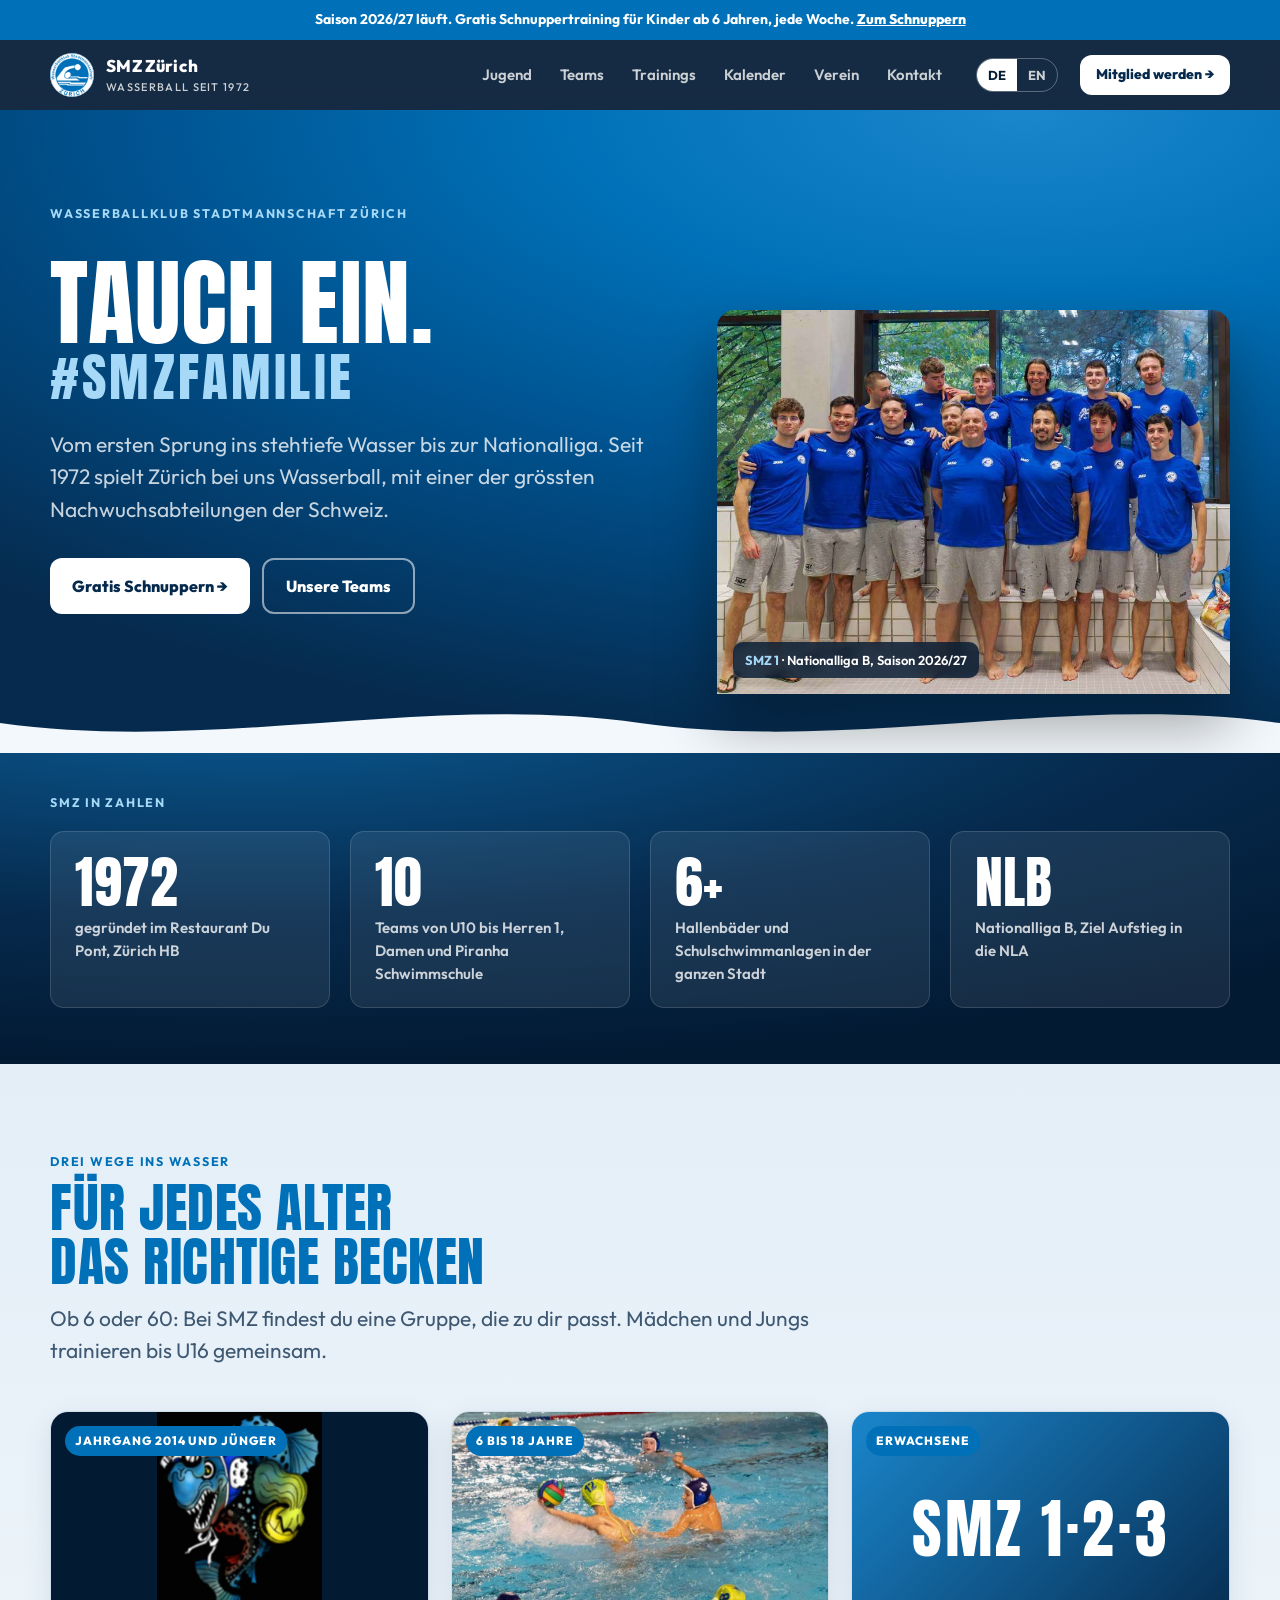
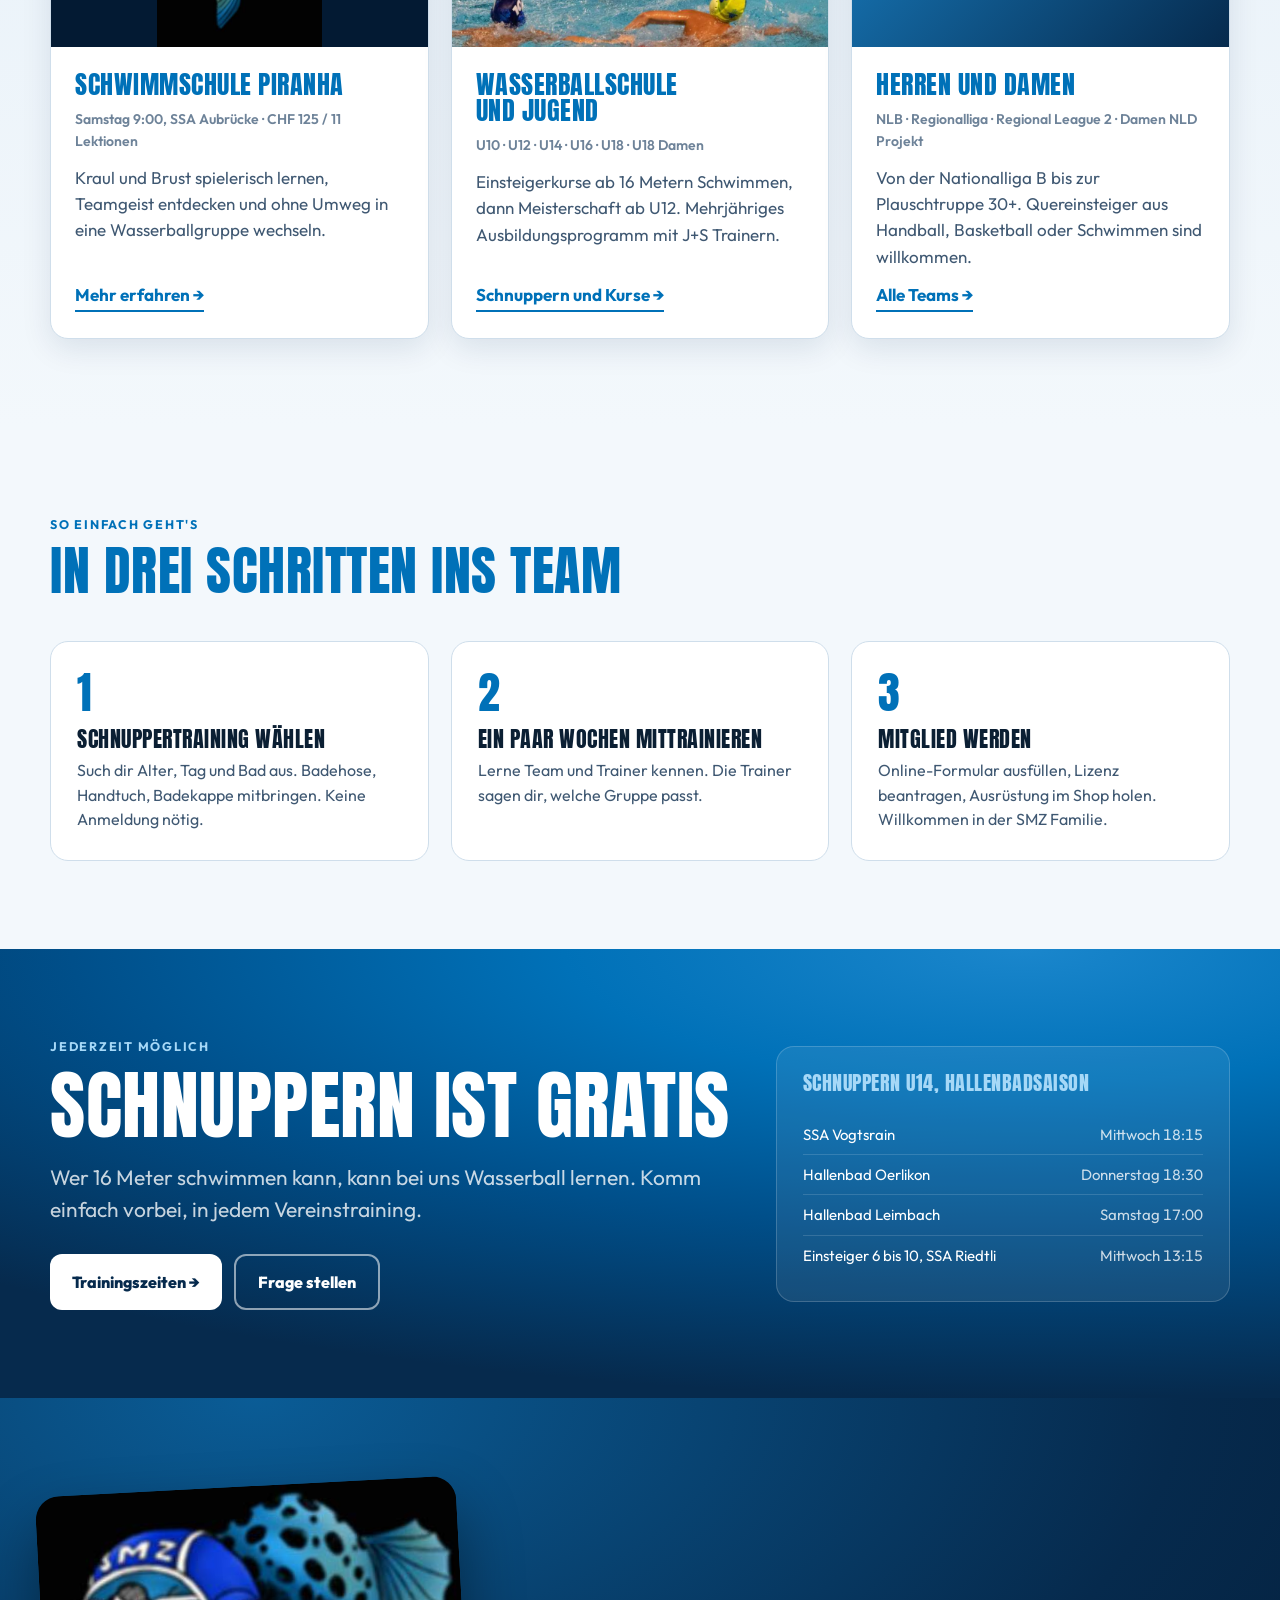
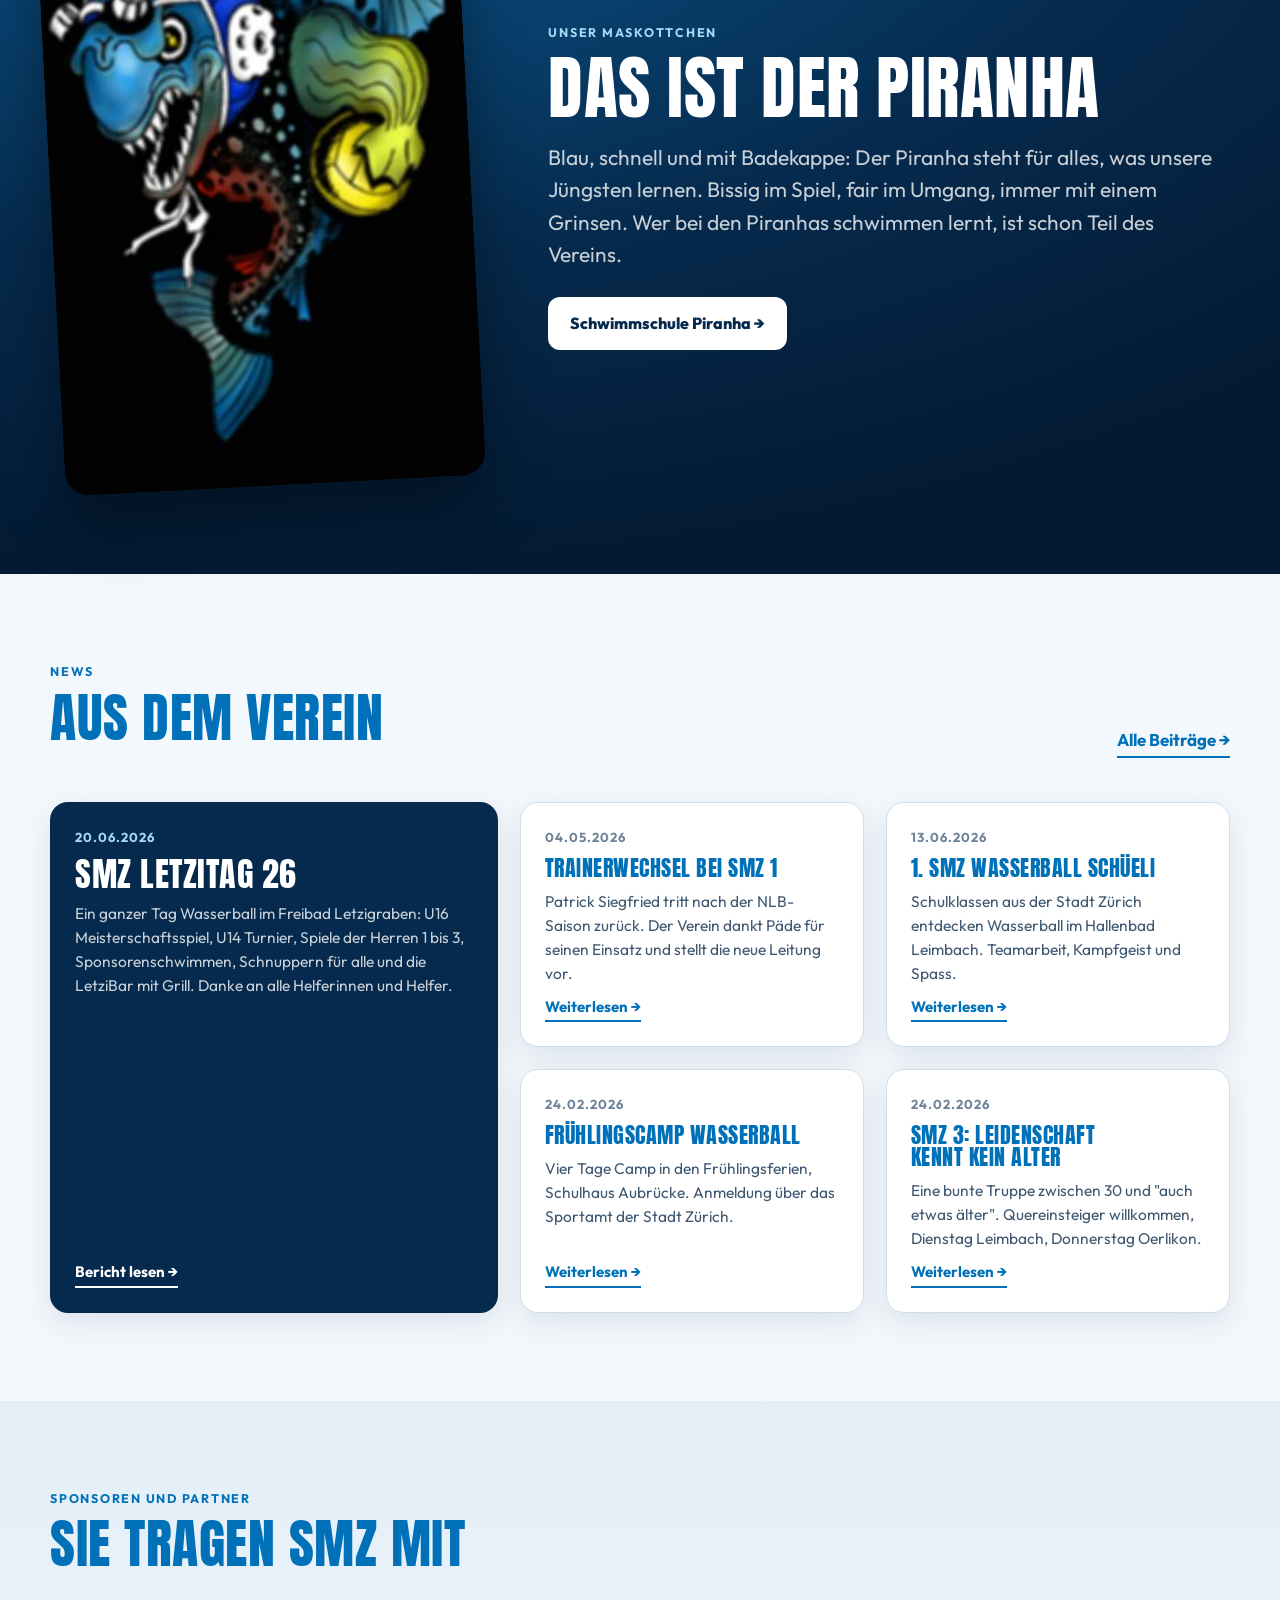
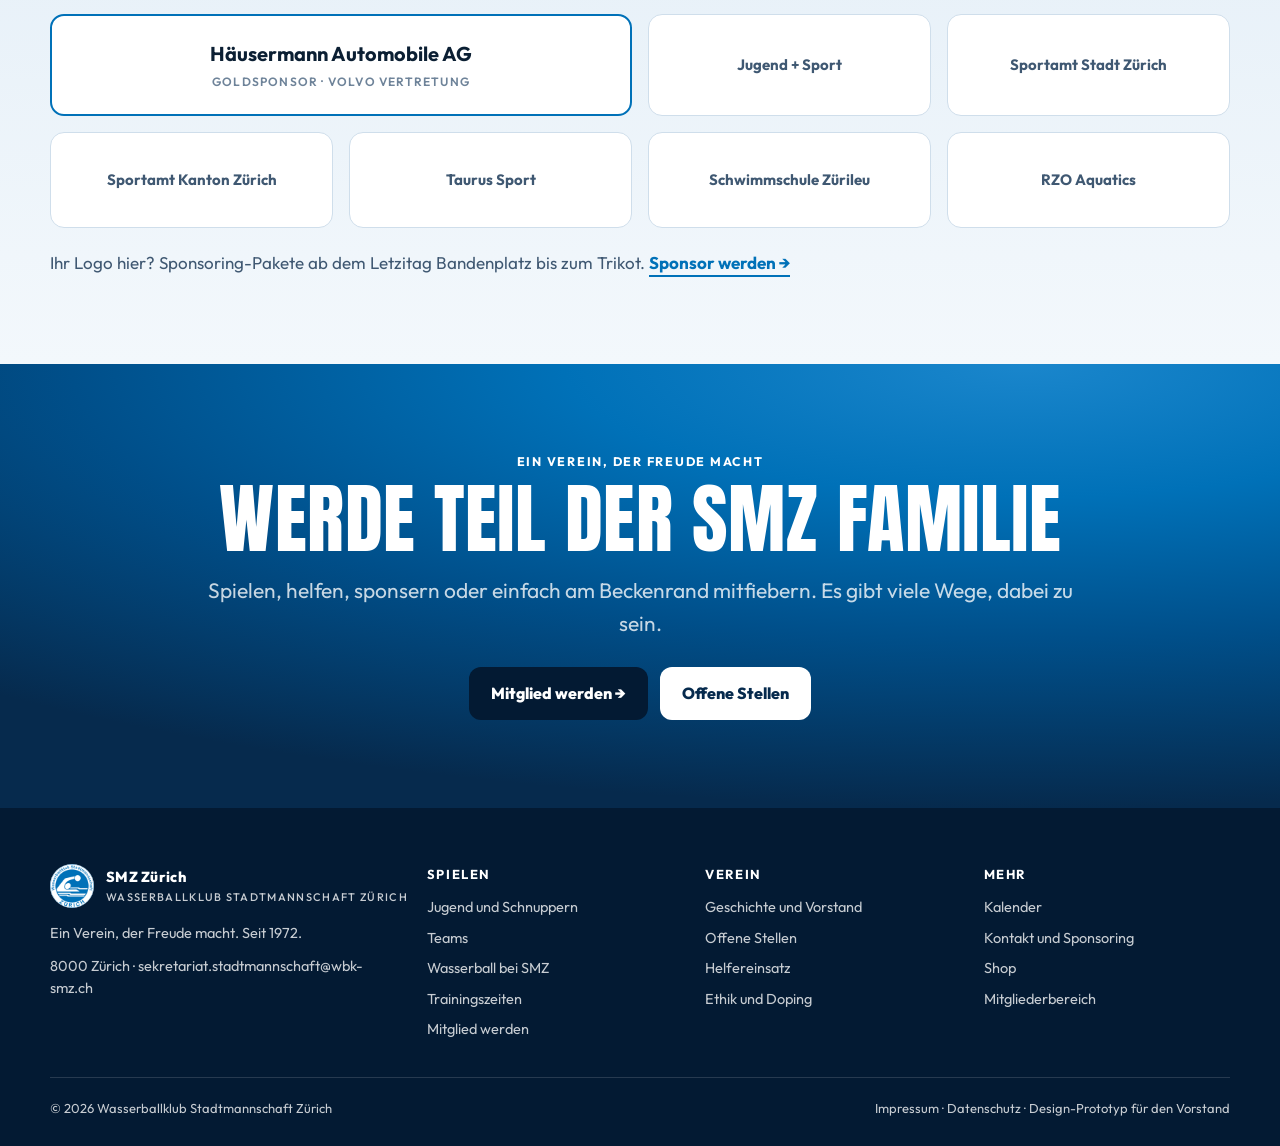
==== commit ee5d1971: "Add a coaches section and a Wasserball page under Teams Coaches, on the Verein page under the board," ====
--- a/index.html
+++ b/index.html
@@ -329,6 +329,10 @@
 <section class="content">
   <div class="wrap">
     <div class="grid-2">
+      <div class="card" style="grid-column:1/-1;background:var(--navy);color:#fff;border-color:transparent;display:flex;flex-wrap:wrap;gap:18px;align-items:center;justify-content:space-between">
+        <div style="max-width:62ch"><span class="pill white"><span lang="de">Alles auf einer Seite</span><span lang="en">All on one page</span></span><h3 style="color:#fff;margin-top:10px"><span lang="de">Wasserball bei SMZ</span><span lang="en">Club water polo at SMZ</span></h3><p style="color:var(--on-dark-2)"><span lang="de">Altersgruppen mit Trainingszeiten, Altersrechner, Ausbildungsweg, Lizenz, Kosten und die Fragen, die Eltern uns stellen.</span><span lang="en">Age groups with practice times, an age group finder, the athlete pathway, licence, costs and the questions parents ask us.</span></p></div>
+        <a class="btn btn-white" href="#/wasserball"><span lang="de">Zur Wasserball-Seite →</span><span lang="en">Go to the water polo page →</span></a>
+      </div>
       <div class="card" style="grid-column:1/-1;display:grid;grid-template-columns:1fr 1fr;gap:26px;align-items:center">
         <img src="assets/img/herren1.jpg" alt="SMZ Herren 1" style="border-radius:12px">
         <div style="display:flex;flex-direction:column;gap:10px">
@@ -355,6 +359,197 @@
         <p style="color:var(--on-dark-2);max-width:70ch"><span lang="de">Ziel: ein eigenes Damen-Team in der Nationalliga NLD. Wir suchen Verstärkung, ideal auch für Quereinsteigerinnen aus Handball, Basketball, Wettkampfschwimmen oder Artistic Swimming. Training Montag und Donnerstag 19:45 bis 21:45 im Hallenbad Oerlikon.</span><span lang="en">Goal: our own women's team in the NLD National League. We are looking for players, ideal for newcomers from handball, basketball, competitive swimming or artistic swimming. Practice Monday and Thursday 19:45 to 21:45 at Hallenbad Oerlikon.</span></p>
         <a class="btn btn-white" href="#/kontakt" style="align-self:flex-start"><span lang="de">Ich will mitspielen →</span><span lang="en">I want to play →</span></a>
       </div>
+    </div>
+  </div>
+</section>
+</div>
+
+<!-- ================= WASSERBALL (Teams > Wasserball) ================= -->
+<div class="page" id="page-wasserball">
+<section class="pagehead bg-blue on-dark">
+  <div class="wrap">
+    <p class="eyebrow">Teams · <span lang="de">Wasserball bei SMZ</span><span lang="en">Club water polo</span></p>
+    <h1><span lang="de">Wasserball in Zürich, von U10 bis Nationalliga</span><span lang="en">Water polo in Zürich, from U10 to the National League</span></h1>
+    <p class="lead"><span lang="de">Mädchen und Jungs ab 6 Jahren, Damen, Herren und Plauschtruppe. Ganzjährig in sechs Bädern der Stadt, mit J+S ausgebildeten Trainerinnen und Trainern. Neue Spielerinnen und Spieler sind in jedem Vereinstraining willkommen.</span><span lang="en">Girls and boys from age 6, women, men and a fun squad. Year-round in six pools across the city, with J+S trained coaches. New players are welcome at any club practice.</span></p>
+    <div class="hero-cta" style="margin-top:26px">
+      <a class="btn btn-white" href="#/trainings"><span lang="de">Gratis Schnuppern →</span><span lang="en">Free trial session →</span></a>
+      <a class="btn btn-ghost" href="#/mitglied"><span lang="de">Mitglied werden</span><span lang="en">Become a member</span></a>
+    </div>
+  </div>
+</section>
+<section class="stats bg-navy on-dark">
+  <div class="wrap">
+    <div class="grid">
+      <div class="stat"><div class="n" style="font-size:40px">U10 <span lang="de">bis</span><span lang="en">to</span> U18</div><div class="l"><span lang="de">Altersgruppen, Mädchen und Jungs gemischt bis U16</span><span lang="en">age groups, girls and boys mixed up to U16</span></div></div>
+      <div class="stat"><div class="n">10</div><div class="l"><span lang="de">Teams von U10 bis Herren 1, Damen und Piranha Schwimmschule</span><span lang="en">teams from U10 to Men's 1, Women and the Piranha swim school</span></div></div>
+      <div class="stat"><div class="n">6+</div><div class="l"><span lang="de">Hallenbäder und Schulschwimmanlagen in der ganzen Stadt</span><span lang="en">pools and school swim facilities across the city</span></div></div>
+      <div class="stat"><div class="n" style="font-size:40px"><span lang="de">Ganzjährig</span><span lang="en">Year-round</span></div><div class="l"><span lang="de">Hallenbadsaison im Winter, Freibad Letzigraben im Sommer</span><span lang="en">indoor season in winter, Letzigraben outdoor pool in summer</span></div></div>
+    </div>
+  </div>
+</section>
+
+<section>
+  <div class="wrap">
+    <div class="sec-head">
+      <p class="eyebrow"><span lang="de">Trainingszeiten</span><span lang="en">Practice schedule</span></p>
+      <h2><span lang="de">Finde dein Team</span><span lang="en">Find your team</span></h2>
+      <p class="lead"><span lang="de">Tippe auf deine Altersgruppe: Trainingszeiten, Bäder und Trainer.</span><span lang="en">Tap your age group for practice times, pools and coaches.</span></p>
+    </div>
+    <div class="accs">
+      <details class="acc" open><summary><span class="pill blue"><span lang="de">6 bis 10 Jahre</span><span lang="en">Ages 6 to 10</span></span><span lang="de">U10 Wasserballschule</span><span lang="en">U10 Water Polo School</span></summary>
+        <div class="body"><p><span lang="de">Einsteigerkurse im stehtiefen Wasser, Mädchen und Knaben. Wer 16 Meter schwimmen kann, ist dabei. Schulsportkurse der Stadt Zürich, Anmeldung über das Sportamt.</span><span lang="en">Beginner courses in shallow water, girls and boys. If you can swim 16 metres you are in. City school sport courses, registration via the sports office.</span></p><table class="tt"><tr><td>SSA Riedtli</td><td><span lang="de">Mi 13:15 bis 14:15</span><span lang="en">Wed 13:15 to 14:15</span></td></tr><tr><td>SSA Grünau</td><td><span lang="de">Mi 13:45 bis 14:45</span><span lang="en">Wed 13:45 to 14:45</span></td></tr><tr><td>SSA Vogtsrain</td><td><span lang="de">Mi 16:00 bis 17:00</span><span lang="en">Wed 16:00 to 17:00</span></td></tr><tr><td><span lang="de">Vereinstraining, Riedtli</span><span lang="en">Club practice, Riedtli</span></td><td><span lang="de">Fr 17:15 bis 18:15</span><span lang="en">Fri 17:15 to 18:15</span></td></tr></table><p class="who"><span lang="de">Trainer: Markus Suter</span><span lang="en">Coach: Markus Suter</span></p></div></details>
+      <details class="acc"><summary><span class="pill blue"><span lang="de">8 bis 13 Jahre</span><span lang="en">Ages 8 to 13</span></span><span lang="de">Fortgeschrittene und U12</span><span lang="en">Advanced and U12</span></summary>
+        <div class="body"><p><span lang="de">Für Kinder, die 25 Meter am Stück schwimmen. Die stärksten spielen ab 8 bis 9 Jahren in der U12 Meisterschaft, Gruppe D.</span><span lang="en">For kids who swim 25 metres non-stop. The strongest play U12 league from age 8 to 9, group D.</span></p><table class="tt"><tr><td>SSA Riedtli</td><td><span lang="de">Mi 14:15 bis 15:15</span><span lang="en">Wed 14:15 to 15:15</span></td></tr><tr><td>SSA Grünau</td><td><span lang="de">Mi 14:45 bis 15:45</span><span lang="en">Wed 14:45 to 15:45</span></td></tr><tr><td>SSA Vogtsrain</td><td><span lang="de">Mi 17:00 bis 18:00</span><span lang="en">Wed 17:00 to 18:00</span></td></tr><tr><td><span lang="de">Vogtsrain, nur Mädchen</span><span lang="en">Vogtsrain, girls only</span></td><td><span lang="de">Mi 17:00 bis 18:00</span><span lang="en">Wed 17:00 to 18:00</span></td></tr></table><p class="who"><span lang="de">Trainer: Markus Suter</span><span lang="en">Coach: Markus Suter</span></p></div></details>
+      <details class="acc"><summary><span class="pill blue">U14 · <span lang="de">Gruppe B</span><span lang="en">Group B</span></span><span lang="de">U14</span><span lang="en">U14</span></summary>
+        <div class="body"><p><span lang="de">Meisterschaftsteam. Schnuppern jederzeit, Besammlung 15 Minuten vor Trainingsbeginn bei der Kasse.</span><span lang="en">League team. Trials any time, meet 15 minutes before practice at the pool entrance.</span></p><table class="tt"><tr><td>Hallenbad Oerlikon</td><td><span lang="de">Mo 18:30 bis 20:15</span><span lang="en">Mon 18:30 to 20:15</span></td></tr><tr><td>SSA Vogtsrain</td><td><span lang="de">Mi 18:15</span><span lang="en">Wed 18:15</span></td></tr><tr><td><span lang="de">Hallenbad Oerlikon, Trockentraining</span><span lang="en">Hallenbad Oerlikon, dryland</span></td><td><span lang="de">Do 18:30 bis 19:45</span><span lang="en">Thu 18:30 to 19:45</span></td></tr><tr><td>Hallenbad Leimbach</td><td><span lang="de">Sa 17:00 bis 18:30</span><span lang="en">Sat 17:00 to 18:30</span></td></tr></table><p class="who"><span lang="de">Trainer:in: Name folgt</span><span lang="en">Coach: name to follow</span></p></div></details>
+      <details class="acc"><summary><span class="pill blue">U16 · <span lang="de">Gruppe B2</span><span lang="en">Group B2</span></span><span lang="de">U16</span><span lang="en">U16</span></summary>
+        <div class="body"><p><span lang="de">Letzte gemischte Stufe: Mädchen und Jungs spielen und trainieren zusammen. Meisterschaftsspiel am Letzitag im Freibad Letzigraben. Trainingszeiten folgen.</span><span lang="en">Last mixed level: girls and boys play and train together. League match at Letzitag in the Letzigraben outdoor pool. Practice times to follow.</span></p><p class="who"><span lang="de">Trainer:in: Name folgt</span><span lang="en">Coach: name to follow</span></p></div></details>
+      <details class="acc"><summary><span class="pill blue">U18 · <span lang="de">Regionalliga Gr. 3</span><span lang="en">Regional League Gr. 3</span></span><span lang="de">U18 und U18 Damen (SMZ 2)</span><span lang="en">U18 and U18 Women (SMZ 2)</span></summary>
+        <div class="body"><p><span lang="de">Die U18 spielt als SMZ 2 (Perspektivkader) in der Regionalliga und sammelt Spielpraxis gegen Erwachsene. Die U18 Damen bilden den Kern des kommenden Damen-Teams. Trainingszeiten folgen.</span><span lang="en">The U18 plays as SMZ 2 (development squad) in the Regional League and gains match experience against adults. The U18 Women form the core of the upcoming women's team. Practice times to follow.</span></p><p class="who"><span lang="de">Trainer: Gergely Fülöp</span><span lang="en">Coach: Gergely Fülöp</span></p></div></details>
+      <details class="acc"><summary><span class="pill blue"><span lang="de">Projekt 2026/27</span><span lang="en">Project 2026/27</span></span><span lang="de">SMZ Damen</span><span lang="en">SMZ Women</span></summary>
+        <div class="body"><p><span lang="de">Ziel: ein eigenes Damen-Team in der Nationalliga NLD. Quereinsteigerinnen aus Handball, Basketball, Wettkampfschwimmen oder Artistic Swimming willkommen.</span><span lang="en">Goal: our own women's team in the NLD National League. Newcomers from handball, basketball, competitive swimming or artistic swimming welcome.</span></p><table class="tt"><tr><td>Hallenbad Oerlikon</td><td><span lang="de">Mo + Do 19:45 bis 21:45</span><span lang="en">Mon + Thu 19:45 to 21:45</span></td></tr></table><p class="who"><span lang="de">Head Coach: Name folgt</span><span lang="en">Head coach: name to follow</span></p></div></details>
+      <details class="acc"><summary><span class="pill blue">Nationalliga B · <span lang="de">Ost Gruppe B</span><span lang="en">East Group B</span></span><span lang="de">SMZ Herren 1</span><span lang="en">SMZ Men 1</span></summary>
+        <div class="body"><p><span lang="de">Unser Fanionteam. Saisonziel 2026/27: Qualifikation für die NLA. Training Montag und Donnerstag im Wasser, dazu Kraft. Trainingszeiten werden dem Team direkt kommuniziert. Sommer: Freibad Letzigraben, Eingang Hubertus.</span><span lang="en">Our first team. Season goal 2026/27: qualify for the NLA. Water practice Monday and Thursday, plus strength work. Practice times are communicated to the team directly. Summer: Letzigraben outdoor pool, Hubertus entrance.</span></p><p class="who"><span lang="de">Head Coach: Momo Ivetic</span><span lang="en">Head coach: Momo Ivetic</span></p></div></details>
+      <details class="acc"><summary><span class="pill blue">Regional League 2</span><span lang="de">SMZ Herren 3</span><span lang="en">SMZ Men 3</span></summary>
+        <div class="body"><p><span lang="de">Zwischen 30 und "auch etwas älter". Saison März bis August, Turniere in Montreux.</span><span lang="en">Aged 30 to "a bit older". Season March to August, tournaments in Montreux.</span></p><table class="tt"><tr><td>Hallenbad Leimbach</td><td><span lang="de">Di 20:00 bis 21:45</span><span lang="en">Tue 20:00 to 21:45</span></td></tr><tr><td>Hallenbad Oerlikon</td><td><span lang="de">Do 20:00 bis 21:45</span><span lang="en">Thu 20:00 to 21:45</span></td></tr></table></div></details>
+    </div>
+  </div>
+</section>
+
+<section class="bg-tint">
+  <div class="wrap grid-2">
+    <div class="card">
+      <p class="eyebrow"><span lang="de">Altersgruppe prüfen</span><span lang="en">Check your age group</span></p>
+      <h3 style="margin:8px 0 16px"><span lang="de">Welche Gruppe passt?</span><span lang="en">Which group fits?</span></h3>
+      <form class="form" onsubmit="event.preventDefault();smzGroup(this)">
+        <label class="full"><span lang="de">Geburtsdatum</span><span lang="en">Date of birth</span><input type="date" name="dob" required></label>
+        <button class="btn btn-blue full" type="submit"><span lang="de">Gruppe finden →</span><span lang="en">Find my group →</span></button>
+        <div class="full" style="display:grid;gap:10px">
+          <p class="note" data-grp="early" hidden><span lang="de">Noch etwas Geduld: Ab 6 Jahren geht es in der Schwimmschule Piranha oder der U10 Wasserballschule los.</span><span lang="en">A little patience: from age 6 it starts in the Piranha swim school or the U10 water polo school.</span></p>
+          <p class="note" data-grp="u10" hidden><span lang="de">U10 Wasserballschule. Voraussetzung: 16 Meter schwimmen. Sonst zuerst Schwimmschule Piranha.</span><span lang="en">U10 water polo school. Requirement: swim 16 metres. Otherwise start in the Piranha swim school.</span></p>
+          <p class="note" data-grp="u10plus" hidden><span lang="de">U10 Wasserballschule. Wer 25 Meter am Stück schwimmt: Fortgeschrittene und U12.</span><span lang="en">U10 water polo school. If you swim 25 metres non-stop: Advanced and U12.</span></p>
+          <p class="note" data-grp="u12" hidden><span lang="de">Fortgeschrittene und U12. Die stärksten spielen U12 Meisterschaft, Gruppe D.</span><span lang="en">Advanced and U12. The strongest play U12 league, group D.</span></p>
+          <p class="note" data-grp="u14" hidden><span lang="de">U14, Meisterschaftsteam Gruppe B. Schnuppern jederzeit in Oerlikon, Vogtsrain oder Leimbach.</span><span lang="en">U14, league team group B. Trials any time in Oerlikon, Vogtsrain or Leimbach.</span></p>
+          <p class="note" data-grp="u16" hidden><span lang="de">U16, Gruppe B2. Mädchen und Jungs trainieren und spielen zusammen.</span><span lang="en">U16, group B2. Girls and boys train and play together.</span></p>
+          <p class="note" data-grp="u18" hidden><span lang="de">U18, spielt als SMZ 2 in der Regionalliga, oder U18 Damen.</span><span lang="en">U18, playing as SMZ 2 in the Regional League, or U18 Women.</span></p>
+          <p class="note" data-grp="adult" hidden><span lang="de">Erwachsene: SMZ Damen (Projekt 2026/27, Quereinsteigerinnen willkommen), Herren 1 (Nationalliga B) oder Herren 3 (30 und älter).</span><span lang="en">Adults: SMZ Women (project 2026/27, newcomers welcome), Men 1 (National League B) or Men 3 (30 and older).</span></p>
+        </div>
+      </form>
+      <p class="who" style="margin-top:14px"><span lang="de">Massgebend ist das Alter im laufenden Kalenderjahr. Die Trainer sagen dir, welche Gruppe passt.</span><span lang="en">Based on age in the current calendar year. The coaches will tell you which group fits.</span></p>
+    </div>
+    <div class="card" style="background:var(--navy);color:#fff;border-color:transparent;display:flex;flex-direction:column;gap:12px">
+      <p class="eyebrow" style="color:var(--blue-light)"><span lang="de">Saison</span><span lang="en">Season</span></p>
+      <h3 style="color:#fff"><span lang="de">Meisterschaft, Turniere, Letzitag</span><span lang="en">League, tournaments, Letzitag</span></h3>
+      <p style="color:var(--on-dark-2)"><span lang="de">Heimspiele im Sommer im Freibad Letzigraben, im Winter verteilt auf die städtischen Hallenbäder. Dazu Camps, Turniere wie Montreux und das Letzitag-Familienfest.</span><span lang="en">Home games in summer at the Letzigraben outdoor pool, in winter across the city's indoor pools. Plus camps, tournaments like Montreux and the Letzitag family day.</span></p>
+      <div class="hero-cta" style="margin-top:auto">
+        <a class="btn btn-white" href="#/kalender"><span lang="de">Zum Kalender →</span><span lang="en">See the calendar →</span></a>
+        <a class="btn btn-ghost" href="#/trainings"><span lang="de">Alle Trainingszeiten</span><span lang="en">All practice times</span></a>
+      </div>
+    </div>
+  </div>
+</section>
+
+<section>
+  <div class="wrap">
+    <div class="sec-head">
+      <p class="eyebrow"><span lang="de">Ausbildungsweg</span><span lang="en">Athlete pathway</span></p>
+      <h2><span lang="de">Vom ersten Sprung bis zur Nationalliga</span><span lang="en">From the first jump to the National League</span></h2>
+      <p class="lead"><span lang="de">Wir arbeiten nach dem FTEM-Athletenweg von Swiss Olympic: Foundation, Talent, Elite, Mastery. So sieht der Weg bei SMZ aus.</span><span lang="en">We follow the Swiss Olympic FTEM athlete pathway: Foundation, Talent, Elite, Mastery. This is what the road looks like at SMZ.</span></p>
+    </div>
+    <div class="steps path">
+      <div class="step"><h3><span lang="de">Schwimmschule Piranha</span><span lang="en">Piranha Swim School</span></h3><p><span lang="de">Ab 6 Jahren. Kraul und Brust, spielerisch, Samstag in der SSA Aubrücke.</span><span lang="en">From age 6. Crawl and breaststroke through play, Saturday at SSA Aubrücke.</span></p></div>
+      <div class="step"><h3><span lang="de">U10 Wasserballschule</span><span lang="en">U10 Water Polo School</span></h3><p><span lang="de">Ab 16 Metern Schwimmen: Einsteigerkurse im stehtiefen Wasser, Mädchen und Knaben.</span><span lang="en">From 16 metres of swimming: beginner courses in shallow water, girls and boys.</span></p></div>
+      <div class="step"><h3><span lang="de">Fortgeschrittene und U12</span><span lang="en">Advanced and U12</span></h3><p><span lang="de">Ab 25 Metern am Stück. Die stärksten spielen ab 8 bis 9 Jahren Meisterschaft in der Gruppe D.</span><span lang="en">From 25 metres non-stop. The strongest play league from age 8 to 9 in group D.</span></p></div>
+      <div class="step"><h3><span lang="de">U14</span><span lang="en">U14</span></h3><p><span lang="de">Meisterschaftsteam, Gruppe B. Trainings in Oerlikon, Vogtsrain und Leimbach.</span><span lang="en">League team, group B. Practices in Oerlikon, Vogtsrain and Leimbach.</span></p></div>
+      <div class="step"><h3><span lang="de">U16</span><span lang="en">U16</span></h3><p><span lang="de">Gruppe B2, letzte gemischte Stufe. Meisterschaftsspiel am Letzitag im Freibad Letzigraben.</span><span lang="en">Group B2, last mixed level. League match at Letzitag in the Letzigraben outdoor pool.</span></p></div>
+      <div class="step"><h3><span lang="de">U18 und SMZ 2</span><span lang="en">U18 and SMZ 2</span></h3><p><span lang="de">Perspektivkader in der Regionalliga: Spielpraxis gegen Erwachsene, Nachrücken in die erste Mannschaft. Die U18 Damen als Kern des Damen-Teams.</span><span lang="en">Development squad in the Regional League: match experience against adults, feeding into the first team. The U18 Women as the core of the women's team.</span></p></div>
+      <div class="step"><h3><span lang="de">SMZ Damen</span><span lang="en">SMZ Women</span></h3><p><span lang="de">Projekt 2026/27 mit Ziel Nationalliga NLD. Training Montag und Donnerstag in Oerlikon.</span><span lang="en">Project 2026/27 aiming for the NLD National League. Practice Monday and Thursday in Oerlikon.</span></p></div>
+      <div class="step"><h3><span lang="de">SMZ Herren 1</span><span lang="en">SMZ Men 1</span></h3><p><span lang="de">Nationalliga B, Ost Gruppe B. Saisonziel: Qualifikation für die NLA.</span><span lang="en">National League B, East Group B. Season goal: qualify for the NLA.</span></p></div>
+    </div>
+  </div>
+</section>
+
+<section class="bg-tint">
+  <div class="wrap">
+    <div class="sec-head">
+      <p class="eyebrow"><span lang="de">Mehr als ein Sport</span><span lang="en">More than a sport</span></p>
+      <h2><span lang="de">Was Wasserball bei SMZ mitgibt</span><span lang="en">What water polo at SMZ gives you</span></h2>
+    </div>
+    <div class="steps">
+      <div class="step"><h3><span lang="de">Teamarbeit</span><span lang="en">Teamwork</span></h3><p><span lang="de">Ein Team im Wasser, ein Ziel. Teamarbeit, Kampfgeist und Spass, vom Schüeli bis zur Nationalliga.</span><span lang="en">One team in the water, one goal. Teamwork, fighting spirit and fun, from the school tournament to the National League.</span></p></div>
+      <div class="step"><h3><span lang="de">Ausbildung</span><span lang="en">Coaching</span></h3><p><span lang="de">Mehrjähriges Ausbildungsprogramm mit J+S Trainerinnen und Trainern, nach dem FTEM-Athletenweg von Swiss Olympic.</span><span lang="en">A multi-year program with J+S trained coaches, following the Swiss Olympic FTEM athlete pathway.</span></p></div>
+      <div class="step"><h3><span lang="de">Mädchen und Jungs</span><span lang="en">Girls and boys</span></h3><p><span lang="de">Gemischt bis U16, dann U18 Damen und das Damen-Team im Aufbau.</span><span lang="en">Mixed up to U16, then U18 Women and the women's team being built.</span></p></div>
+      <div class="step"><h3><span lang="de">Perspektive</span><span lang="en">A path up</span></h3><p><span lang="de">Vom Perspektivkader SMZ 2 in die erste Mannschaft: Der Weg in die Nationalliga führt durch den eigenen Nachwuchs.</span><span lang="en">From the SMZ 2 development squad into the first team: the road to the National League runs through our own youth.</span></p></div>
+      <div class="step"><h3><span lang="de">Familie und Events</span><span lang="en">Family and events</span></h3><p><span lang="de">Letzitag-Familienfest, Camps, Turniere wie Montreux. Ein Verein, der Freude macht, seit 1972.</span><span lang="en">The Letzitag family day, camps, tournaments like Montreux. A club that makes you happy, since 1972.</span></p></div>
+      <div class="step"><h3><span lang="de">Fair und sicher</span><span lang="en">Fair and safe</span></h3><p><span lang="de">Ethik-Charta von Swiss Olympic, Ombudsstelle ethik@wbk-smz.ch und das Meldeportal von Swiss Sport Integrity.</span><span lang="en">The Swiss Olympic ethics charter, ombudsperson ethik@wbk-smz.ch and the Swiss Sport Integrity reporting portal.</span></p></div>
+    </div>
+  </div>
+</section>
+
+<section class="trial bg-blue on-dark">
+  <div class="wrap">
+    <div>
+      <p class="eyebrow"><span lang="de">Bevor du spielst</span><span lang="en">Before you play</span></p>
+      <h2 style="margin:10px 0 18px"><span lang="de">Lizenz bei Swiss Aquatics</span><span lang="en">Swiss Aquatics licence</span></h2>
+      <p class="lead"><span lang="de">Zum Schnuppern brauchst du nichts als Badehose, Badekappe und Handtuch. Als Mitglied bekommst du eine Spielerlizenz bei Swiss Aquatics. Fragen zur Lizenz beantwortet lizenzen@wbk-smz.ch.</span><span lang="en">For a trial all you need is a swimsuit, cap and towel. As a member you get a player licence with Swiss Aquatics. Questions about the licence: lizenzen@wbk-smz.ch.</span></p>
+      <div class="hero-cta" style="margin-top:28px">
+        <a class="btn btn-white" href="#/mitglied"><span lang="de">Aufnahmegesuch →</span><span lang="en">Application form →</span></a>
+        <a class="btn btn-ghost" href="mailto:lizenzen@wbk-smz.ch">lizenzen@wbk-smz.ch</a>
+      </div>
+    </div>
+    <div class="card">
+      <h3><span lang="de">So kommst du zur Lizenz</span><span lang="en">How to get your licence</span></h3>
+      <table>
+        <tr><td>1</td><td><span lang="de">Schnuppern, keine Anmeldung nötig</span><span lang="en">Trial session, no sign-up needed</span></td></tr>
+        <tr><td>2</td><td><span lang="de">Aufnahmegesuch online ausfüllen</span><span lang="en">Fill in the online application</span></td></tr>
+        <tr><td>3</td><td><span lang="de">Portraitfoto und Passkopie an lizenzen@wbk-smz.ch</span><span lang="en">Portrait photo and passport copy to lizenzen@wbk-smz.ch</span></td></tr>
+        <tr><td>4</td><td><span lang="de">Lizenz beantragen, Ausrüstung im Taurus Shop holen</span><span lang="en">Request the licence, grab your kit in the Taurus shop</span></td></tr>
+      </table>
+    </div>
+  </div>
+</section>
+
+<section>
+  <div class="wrap">
+    <div class="sec-head">
+      <p class="eyebrow"><span lang="de">Kosten und Fragen</span><span lang="en">Costs and questions</span></p>
+      <h2><span lang="de">Was Eltern uns fragen</span><span lang="en">What parents ask us</span></h2>
+    </div>
+    <div class="grid-2" style="align-items:start">
+      <div class="card">
+        <h3><span lang="de">Kosten</span><span lang="en">Costs</span></h3>
+        <table class="tt tt-wide">
+          <tr><td><span lang="de">Schnuppern</span><span lang="en">Trial session</span></td><td><span lang="de">gratis, jederzeit</span><span lang="en">free, any time</span></td></tr>
+          <tr><td><span lang="de">Schwimmschule Piranha, 11 Lektionen, Mitglieder / Externe</span><span lang="en">Piranha swim school, 11 lessons, members / external</span></td><td>CHF 125 / CHF 160</td></tr>
+          <tr><td><span lang="de">U10 Wasserballschule</span><span lang="en">U10 water polo school</span></td><td><span lang="de">Schulsportkurs der Stadt Zürich, Anmeldung über das Sportamt</span><span lang="en">City school sport course, registration via the sports office</span></td></tr>
+          <tr><td><span lang="de">Klubbeitrag</span><span lang="en">Club fee</span></td><td><span lang="de">ordentlicher Klubbeitrag gemäss Statuten</span><span lang="en">regular club fee according to the statutes</span></td></tr>
+          <tr><td><span lang="de">Ausrüstung</span><span lang="en">Kit</span></td><td><span lang="de">Badehose oder Badkleid, Badekappe, Handtuch. Clubausrüstung im Taurus Shop</span><span lang="en">Swimsuit, cap, towel. Club kit in the Taurus shop</span></td></tr>
+        </table>
+        <p class="who" style="margin-top:14px"><span lang="de">Auskunft zu Beiträgen:</span><span lang="en">Questions about fees:</span> <a href="mailto:sekretariat.stadtmannschaft@wbk-smz.ch" style="color:var(--blue-text)">sekretariat.stadtmannschaft@wbk-smz.ch</a></p>
+      </div>
+      <div class="accs">
+      <details class="acc"><summary><span lang="de">Braucht mein Kind Erfahrung?</span><span lang="en">Does my child need experience?</span></summary><div class="body"><p><span lang="de">Nein. Wer 16 Meter schwimmen kann, kann bei uns anfangen. Die Einsteigerkurse finden im stehtiefen Wasser statt.</span><span lang="en">No. If you can swim 16 metres you can start with us. Beginner courses take place in shallow water.</span></p></div></details>
+      <details class="acc"><summary><span lang="de">Ist Schnuppern wirklich gratis?</span><span lang="en">Is the trial really free?</span></summary><div class="body"><p><span lang="de">Ja, jederzeit und in jedem Vereinstraining. Keine Anmeldung nötig, einfach vorbeikommen.</span><span lang="en">Yes, any time and at any club practice. No sign-up needed, just come along.</span></p></div></details>
+      <details class="acc"><summary><span lang="de">Was muss ich mitbringen?</span><span lang="en">What should I bring?</span></summary><div class="body"><p><span lang="de">Badehose oder Badkleid, Badekappe, Handtuch. Clubausrüstung gibt es später im Taurus Shop.</span><span lang="en">Swimsuit, cap, towel. Club kit comes later from the Taurus shop.</span></p></div></details>
+      <details class="acc"><summary><span lang="de">Wie werde ich Mitglied?</span><span lang="en">How do I become a member?</span></summary><div class="body"><p><span lang="de">Nach dem Schnuppern das Aufnahmegesuch online ausfüllen, Portraitfoto und Passkopie an lizenzen@wbk-smz.ch senden, fertig.</span><span lang="en">After your trial fill in the online application, send a portrait photo and passport copy to lizenzen@wbk-smz.ch, done.</span></p></div></details>
+      <details class="acc"><summary><span lang="de">Brauche ich eine Lizenz?</span><span lang="en">Do I need a licence?</span></summary><div class="body"><p><span lang="de">Als Mitglied bekommst du eine Spielerlizenz bei Swiss Aquatics. Zum Schnuppern brauchst du keine.</span><span lang="en">As a member you get a player licence with Swiss Aquatics. You do not need one for a trial.</span></p></div></details>
+      <details class="acc"><summary><span lang="de">Spielen Mädchen und Jungs zusammen?</span><span lang="en">Do girls and boys play together?</span></summary><div class="body"><p><span lang="de">Ja, bis U16. Danach gibt es die U18 Damen und das Damen-Team, das 2026/27 aufgebaut wird.</span><span lang="en">Yes, up to U16. After that there are the U18 Women and the women's team being built in 2026/27.</span></p></div></details>
+      <details class="acc"><summary><span lang="de">Wo und wann wird trainiert?</span><span lang="en">Where and when are practices?</span></summary><div class="body"><p><span lang="de">In sechs Bädern der Stadt, im Winter in den Hallenbädern, im Sommer im Freibad Letzigraben. Alle Zeiten oben bei deiner Altersgruppe und auf der Seite Trainingszeiten.</span><span lang="en">In six pools across the city, indoors in winter and at the Letzigraben outdoor pool in summer. All times above under your age group and on the practice times page.</span></p></div></details>
+      <details class="acc"><summary><span lang="de">Kann ich als Erwachsene oder Erwachsener einsteigen?</span><span lang="en">Can I join as an adult?</span></summary><div class="body"><p><span lang="de">Ja. Damen: Montag und Donnerstag 19:45 in Oerlikon, Quereinsteigerinnen willkommen. Herren 3 ab 30: Dienstag 20:00 Leimbach oder Donnerstag 20:00 Oerlikon.</span><span lang="en">Yes. Women: Monday and Thursday 19:45 in Oerlikon, newcomers welcome. Men 3 from age 30: Tuesday 20:00 Leimbach or Thursday 20:00 Oerlikon.</span></p></div></details>
+      <details class="acc"><summary><span lang="de">Gibt es etwas für Schulklassen?</span><span lang="en">Is there something for school classes?</span></summary><div class="body"><p><span lang="de">Ja, das SMZ Wasserball Schüeli: Schülerinnen und Schüler aus der Stadt Zürich lernen Wasserball spielerisch kennen, Spieltag im Hallenbad Leimbach. Klasse über Kontakt anmelden.</span><span lang="en">Yes, the SMZ school tournament: pupils from the city of Zürich discover water polo in a playful way, match day at Hallenbad Leimbach. Register a class via contact.</span></p></div></details>
+      </div>
+    </div>
+  </div>
+</section>
+
+<section class="join bg-blue on-dark">
+  <div class="wrap">
+    <p class="eyebrow"><span lang="de">Bereit?</span><span lang="en">Ready?</span></p>
+    <h2><span lang="de">Tauch ein.</span><span lang="en">Dive in.</span></h2>
+    <p class="lead" style="margin:16px auto 0;max-width:60ch"><span lang="de">Von U10 bis Herren 1 hat es bei SMZ einen Platz für dich. Komm zum Schnuppern, lern die Trainer kennen und finde dein Team.</span><span lang="en">From U10 to Men 1 there is a place for you at SMZ. Come for a trial, meet the coaches and find your team.</span></p>
+    <div class="hero-cta">
+      <a class="btn btn-white" href="#/mitglied"><span lang="de">Mitglied werden →</span><span lang="en">Join SMZ →</span></a>
+      <a class="btn btn-ghost" href="#/kontakt"><span lang="de">Frage stellen</span><span lang="en">Ask a question</span></a>
     </div>
   </div>
 </section>
@@ -468,6 +663,16 @@
       <div class="person"><div class="av">NM</div><div><b>Nicole Miller</b><span><span lang="de">Vorstand</span><span lang="en">Board member</span></span><a href="mailto:nicole.miller@wbk-smz.ch">nicole.miller@wbk-smz.ch</a></div></div>
       <div class="person"><div class="av">SR</div><div><b>Sam Ross</b><span><span lang="de">Beisitzer</span><span lang="en">Board member</span></span><a href="mailto:ross.sam@wbk-smz.ch">ross.sam@wbk-smz.ch</a></div></div>
     </div>
+    <p class="eyebrow" style="margin-top:44px"><span lang="de">Trainer:innen</span><span lang="en">Coaches</span></p>
+    <h2 style="margin:8px 0 22px"><span lang="de">Wer die Teams trainiert</span><span lang="en">Who coaches the teams</span></h2>
+    <div class="people">
+      <div class="person"><div class="av" style="font-size:15px;line-height:1.05">U10<br>U12</div><div><b>Markus Suter</b><span><span lang="de">Trainer U10 Wasserballschule und U12</span><span lang="en">U10 water polo school and U12 coach</span></span><a href="mailto:markus.suter@wbk-smz.ch">markus.suter@wbk-smz.ch</a></div></div>
+      <div class="person"><div class="av">U14</div><div><b><span lang="de">Name folgt</span><span lang="en">Name to follow</span></b><span><span lang="de">Trainer:in U14</span><span lang="en">U14 coach</span></span></div></div>
+      <div class="person"><div class="av">U16</div><div><b><span lang="de">Name folgt</span><span lang="en">Name to follow</span></b><span><span lang="de">Trainer:in U16</span><span lang="en">U16 coach</span></span></div></div>
+      <div class="person"><div class="av">U18</div><div><b>Gergely Fülöp</b><span><span lang="de">Trainer U18</span><span lang="en">U18 coach</span></span></div></div>
+      <div class="person"><div class="av">DA</div><div><b><span lang="de">Name folgt</span><span lang="en">Name to follow</span></b><span><span lang="de">Head Coach Damen</span><span lang="en">Women's senior team coach</span></span></div></div>
+      <div class="person"><div class="av">H1</div><div><b>Momo Ivetic</b><span><span lang="de">Head Coach Herren 1</span><span lang="en">Men's senior team coach</span></span></div></div>
+    </div>
     <div class="grid-3" style="margin-top:44px">
       <div class="card"><h3><span lang="de">Helfereinsatz</span><span lang="en">Volunteering</span></h3><p><span lang="de">Letzitag, Heimspiele, Schüeli: Ohne Helfer geht nichts. Übersicht und Anmeldung im Helferportal.</span><span lang="en">Letzitag, home games, Schüeli: nothing works without volunteers. Overview and sign-up in the volunteer portal.</span></p><a class="btn-link" href="https://www.helfereinsatz.ch/" style="color:var(--blue);align-self:flex-start">helfereinsatz.ch →</a></div>
       <div class="card"><h3>Shop</h3><p><span lang="de">Trainingskleidung und Clubausrüstung im Taurus Webshop. Badehosen und Badkleider per Mail bei Julie.</span><span lang="en">Training wear and club kit in the Taurus web shop. Swimsuits by email from Julie.</span></p><a class="btn-link" href="https://taurussports.ch/" style="color:var(--blue);align-self:flex-start">Taurus Shop →</a></div>
@@ -549,7 +754,7 @@
         <p><span lang="de">Ein Verein, der Freude macht. Seit 1972.</span><span lang="en">A club that makes you happy. Since 1972.</span></p>
         <p style="margin-top:10px">8000 Zürich · sekretariat.stadtmannschaft@wbk-smz.ch</p>
       </div>
-      <div><h4><span lang="de">Spielen</span><span lang="en">Play</span></h4><ul><li><a href="#/jugend"><span lang="de">Jugend und Schnuppern</span><span lang="en">Youth and trials</span></a></li><li><a href="#/teams">Teams</a></li><li><a href="#/trainings"><span lang="de">Trainingszeiten</span><span lang="en">Practice times</span></a></li><li><a href="#/mitglied"><span lang="de">Mitglied werden</span><span lang="en">Join</span></a></li></ul></div>
+      <div><h4><span lang="de">Spielen</span><span lang="en">Play</span></h4><ul><li><a href="#/jugend"><span lang="de">Jugend und Schnuppern</span><span lang="en">Youth and trials</span></a></li><li><a href="#/teams">Teams</a></li><li><a href="#/wasserball"><span lang="de">Wasserball bei SMZ</span><span lang="en">Club water polo</span></a></li><li><a href="#/trainings"><span lang="de">Trainingszeiten</span><span lang="en">Practice times</span></a></li><li><a href="#/mitglied"><span lang="de">Mitglied werden</span><span lang="en">Join</span></a></li></ul></div>
       <div><h4><span lang="de">Verein</span><span lang="en">Club</span></h4><ul><li><a href="#/verein"><span lang="de">Geschichte und Vorstand</span><span lang="en">History and board</span></a></li><li><a href="#/verein"><span lang="de">Offene Stellen</span><span lang="en">Open positions</span></a></li><li><a href="#/verein"><span lang="de">Helfereinsatz</span><span lang="en">Volunteering</span></a></li><li><a href="#/verein"><span lang="de">Ethik und Doping</span><span lang="en">Ethics</span></a></li></ul></div>
       <div><h4>Mehr</h4><ul><li><a href="#/kalender"><span lang="de">Kalender</span><span lang="en">Calendar</span></a></li><li><a href="#/kontakt"><span lang="de">Kontakt und Sponsoring</span><span lang="en">Contact and sponsoring</span></a></li><li><a href="https://taurussports.ch/">Shop</a></li><li><a href="https://app.clubdesk.com/"><span lang="de">Mitgliederbereich</span><span lang="en">Members area</span></a></li></ul></div>
     </div>
--- a/css/style.css
+++ b/css/style.css
@@ -209,6 +209,20 @@
 .ev b{display:block}
 .ev span{color:var(--ink-2);font-size:14px}
 
+/* accordion: Wasserball page team list + FAQ */
+.accs{display:grid;gap:12px;align-content:start}
+.acc{background:var(--surface);border:1px solid var(--line);border-radius:14px;padding:0 20px;box-shadow:var(--shadow)}
+.acc summary{cursor:pointer;list-style:none;display:flex;align-items:center;gap:12px;flex-wrap:wrap;padding:16px 0;font-weight:800;font-size:17px}
+.acc summary::-webkit-details-marker{display:none}
+.acc summary::after{content:"+";margin-left:auto;font-family:Anton,Impact,sans-serif;font-size:24px;line-height:1;color:var(--blue-text);transition:transform .2s ease}
+.acc[open] summary::after{transform:rotate(45deg)}
+.acc .body{padding:0 0 18px;display:grid;gap:12px;color:var(--ink-2)}
+.acc .body p{max-width:70ch}
+.who{color:var(--ink-3);font-size:14px;font-weight:600}
+.tt.tt-wide td:last-child{white-space:normal}
+.tt.tt-wide td:first-child{width:42%}
+.steps.path{grid-template-columns:repeat(4,1fr)}
+
 /* reveal */
 .rv{animation:rise .7s ease both}
 @keyframes rise{from{opacity:.001;transform:translateY(14px)}to{opacity:1;transform:none}}
@@ -218,6 +232,7 @@
   .hero-copy{padding-bottom:40px}
   .stats .grid{grid-template-columns:repeat(2,1fr)}
   .ways,.steps,.grid-3,.people{grid-template-columns:1fr 1fr}
+  .steps.path{grid-template-columns:1fr 1fr}
   .news{grid-template-columns:1fr 1fr}.post.feat{grid-column:span 2;grid-row:auto}
   .sponsors .row{grid-template-columns:repeat(2,1fr)}
   footer .cols{grid-template-columns:1fr 1fr}
@@ -229,6 +244,7 @@
   .burger{display:block}
   .nav .btn-white{display:none}
   .ways,.steps,.grid-2,.grid-3,.people,.news,.form{grid-template-columns:1fr}
+  .steps.path{grid-template-columns:1fr}
   .post.feat{grid-column:auto}
   .stat .n{font-size:44px}
   .ev{grid-template-columns:70px 1fr}
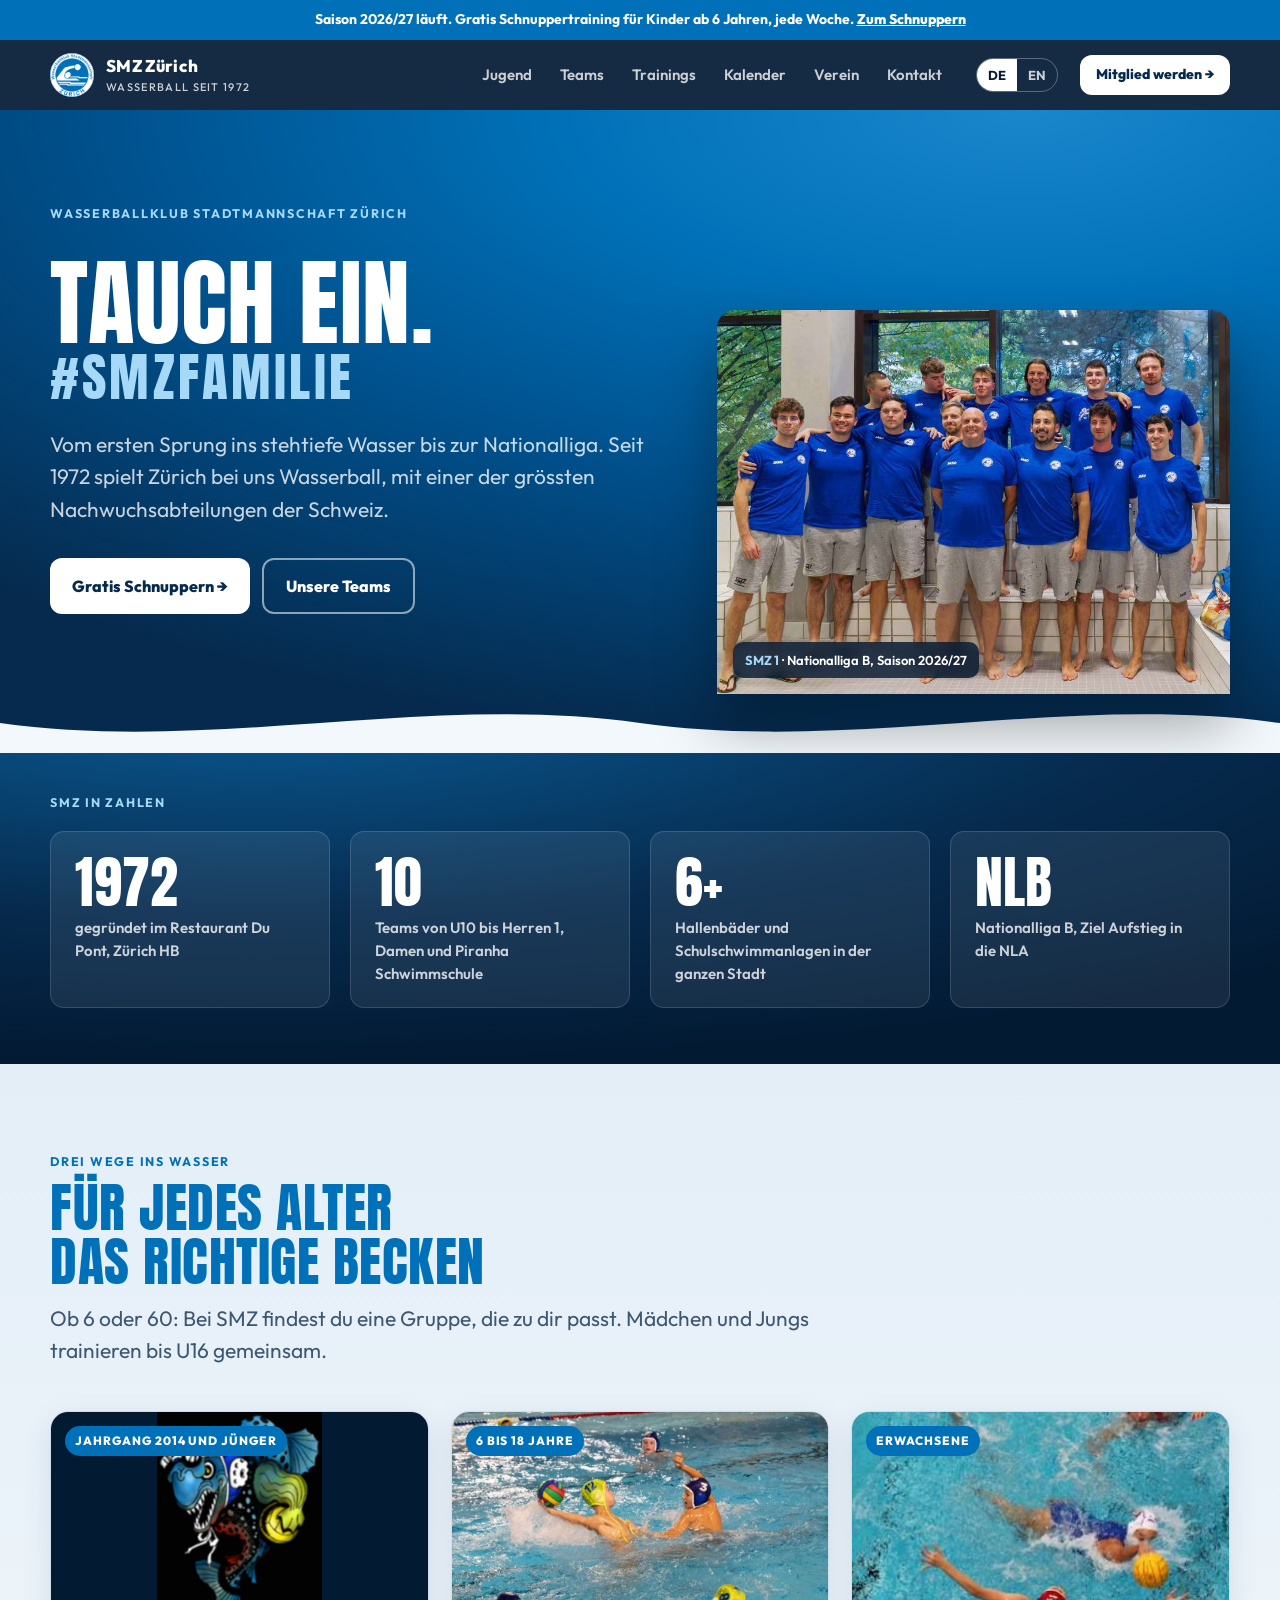
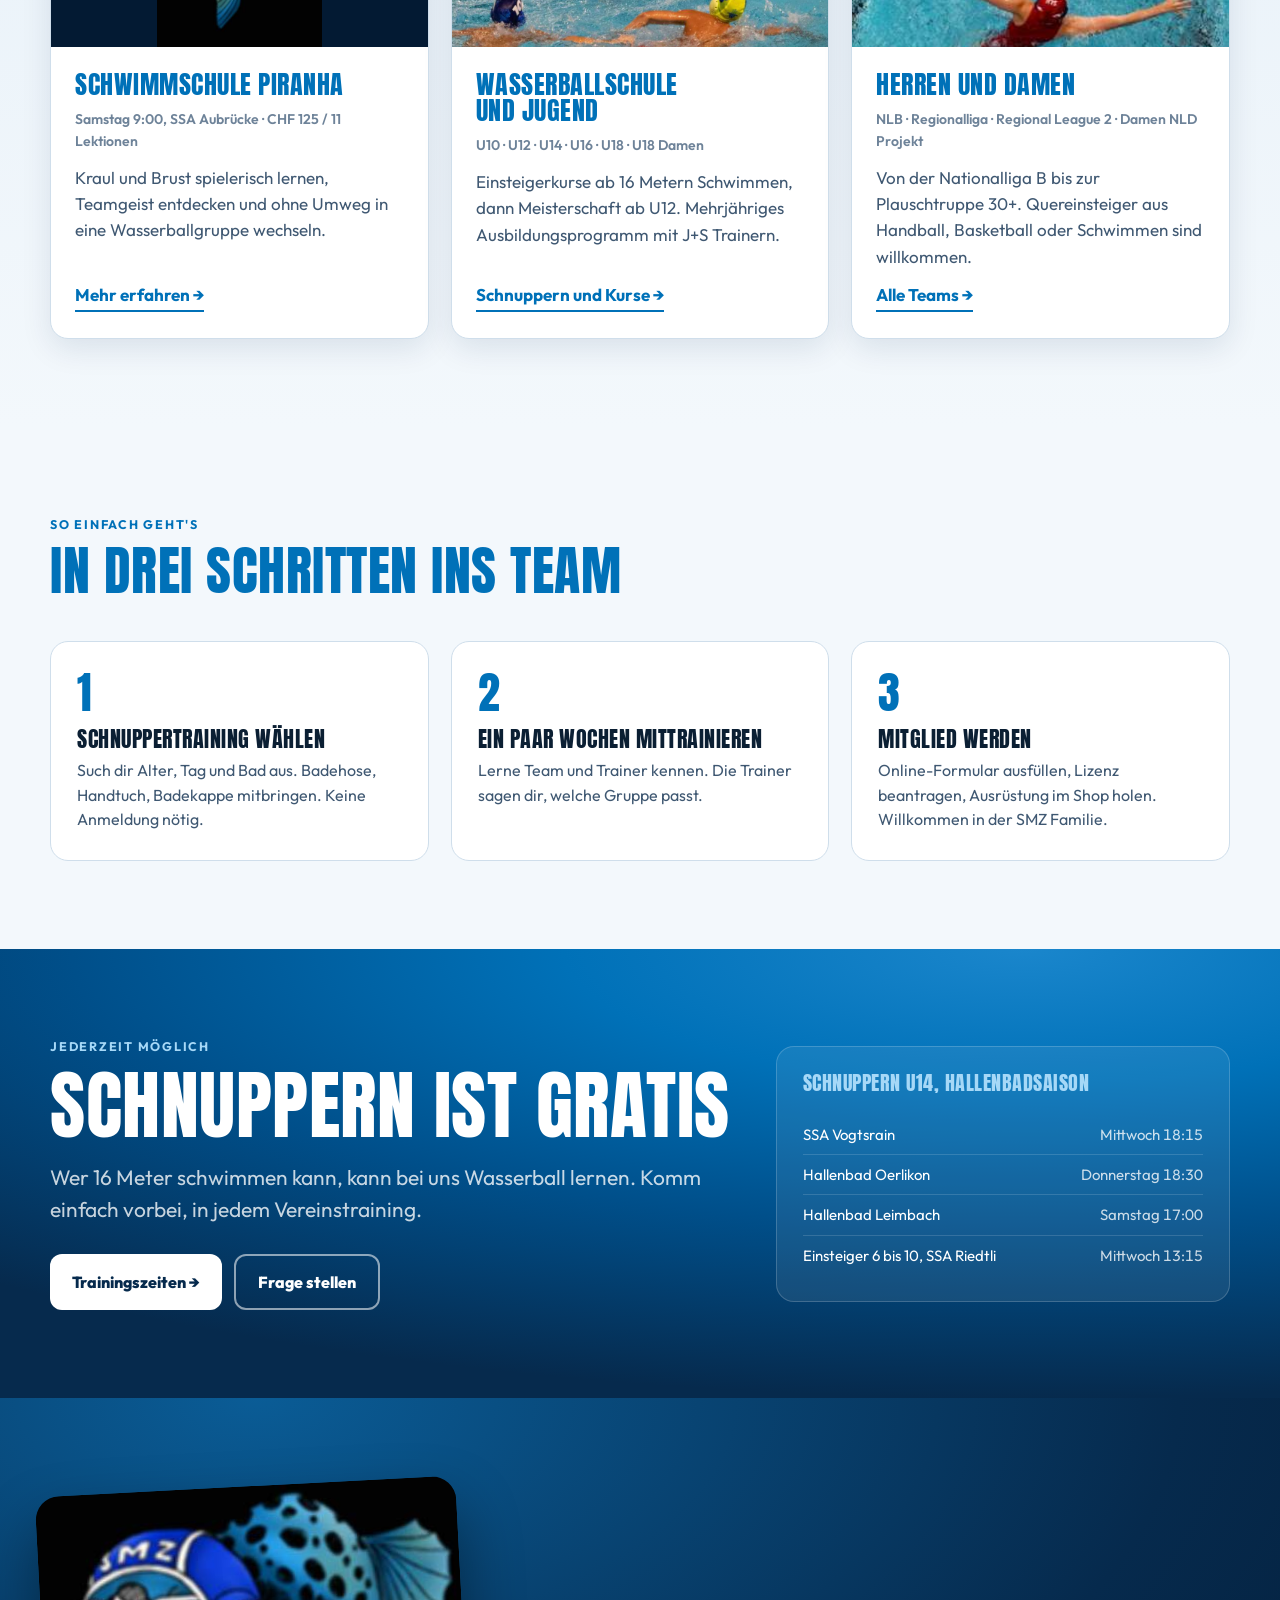
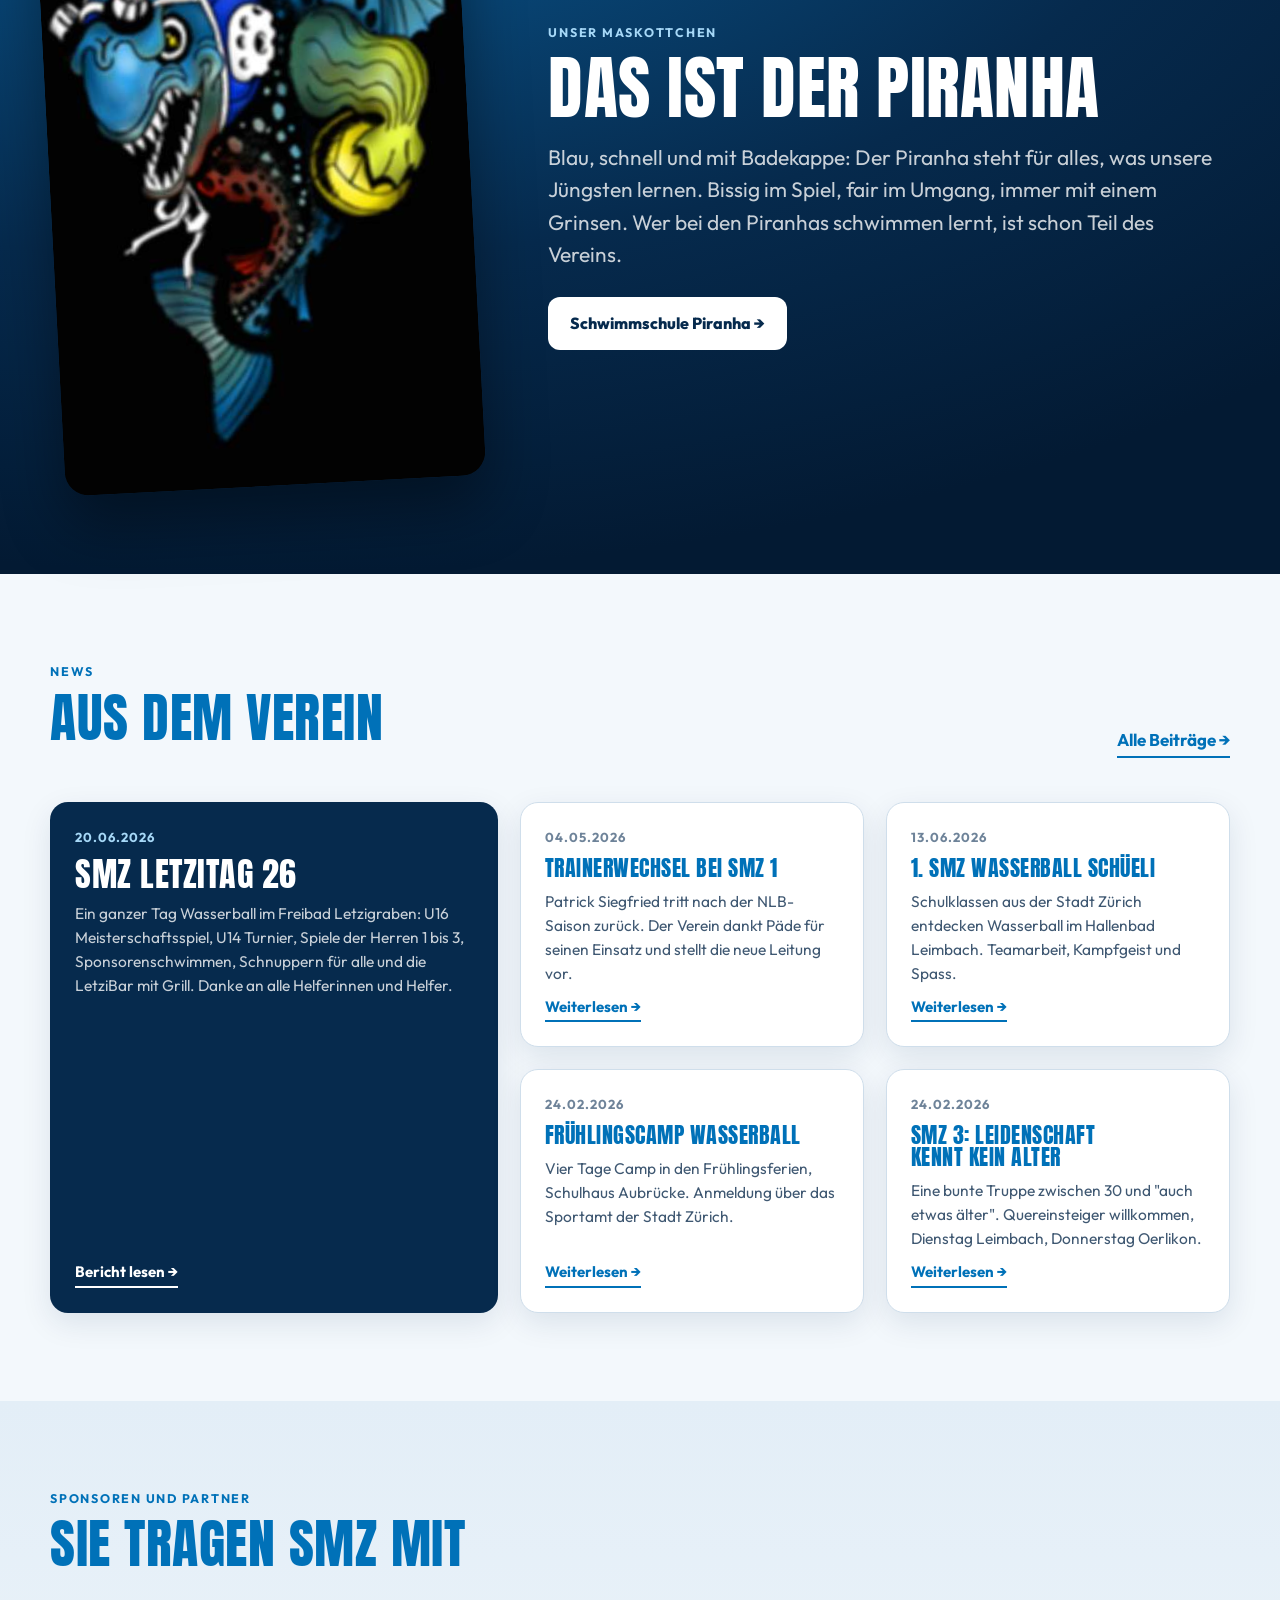
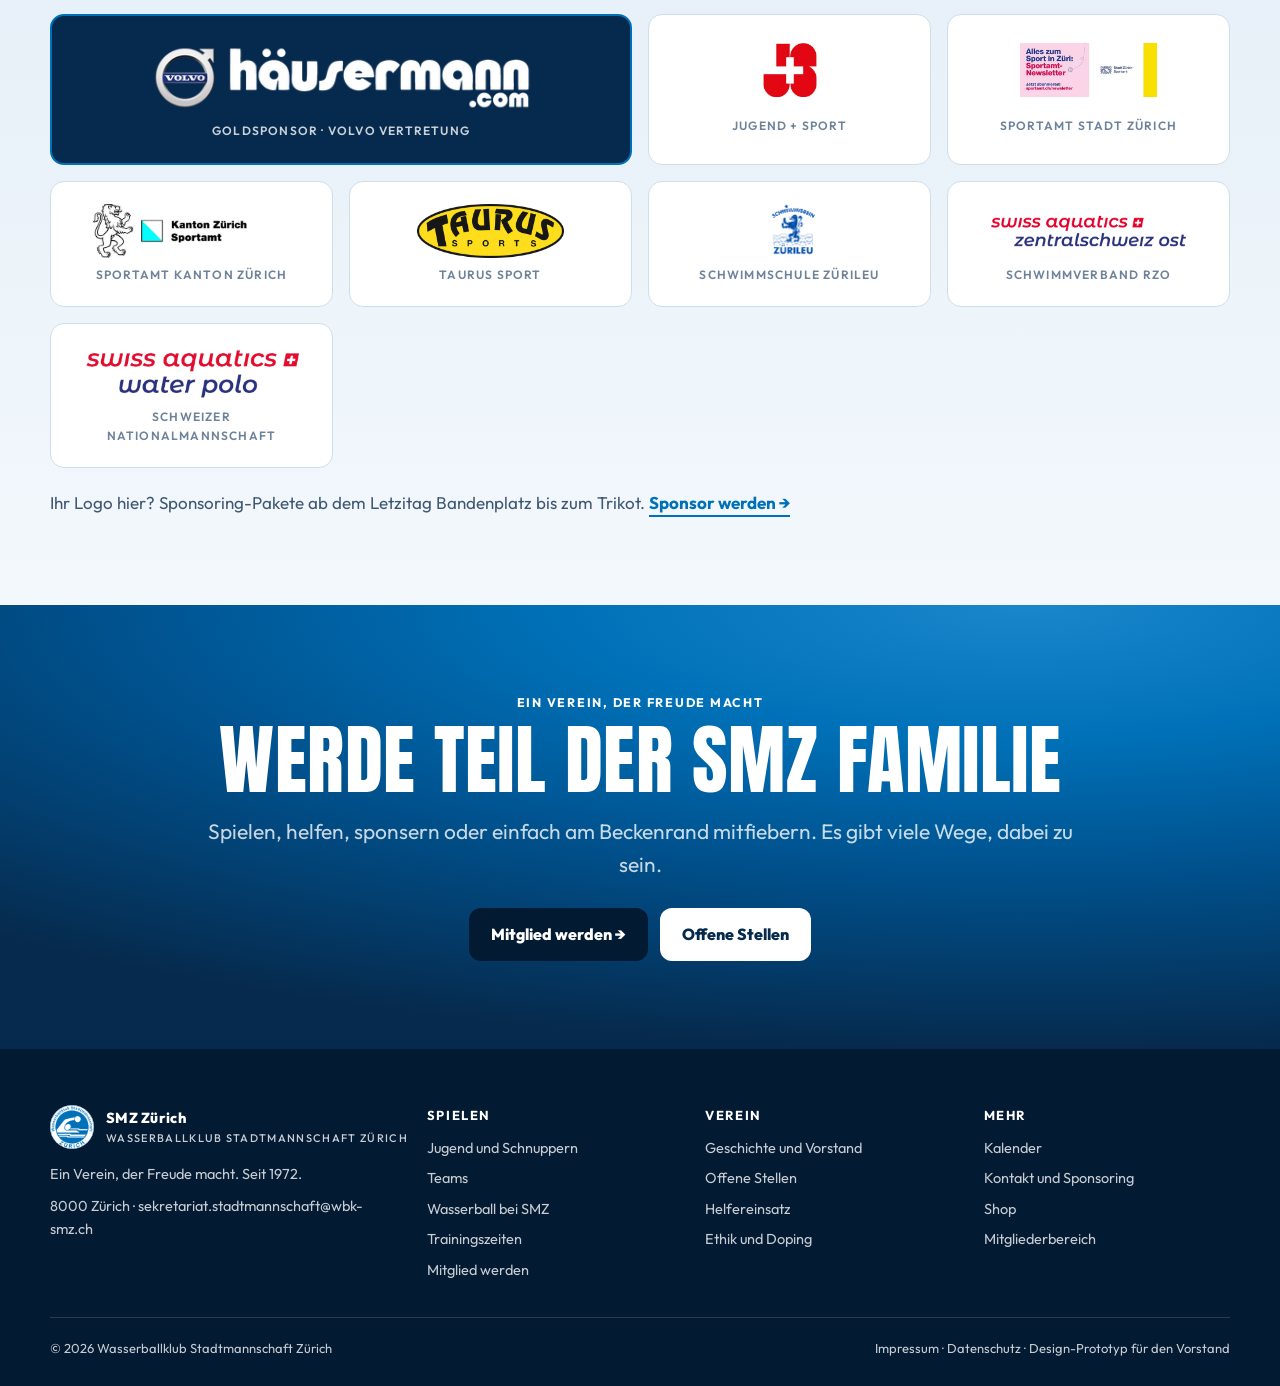
==== commit 70c84bc7: "Add real photos and partner logos from smzuerich.com The Willkommen page carries no standalone photo" ====
--- a/index.html
+++ b/index.html
@@ -104,7 +104,7 @@
         </div>
       </article>
       <article class="way">
-        <div class="img"><div class="ph">SMZ 1·2·3</div><span class="chip"><span lang="de">Erwachsene</span><span lang="en">Adults</span></span></div>
+        <div class="img"><img src="assets/img/action-girls.jpg" alt="Wasserballspiel" loading="lazy"><span class="chip"><span lang="de">Erwachsene</span><span lang="en">Adults</span></span></div>
         <div class="body">
           <h3><span lang="de">Herren und Damen</span><span lang="en">Men and Women</span></h3>
           <div class="meta"><span lang="de">NLB · Regionalliga · Regional League 2 · Damen NLD Projekt</span><span lang="en">NLB · Regional League · RL 2 · Women's NLD project</span></div>
@@ -213,13 +213,14 @@
       <h2><span lang="de">Sie tragen SMZ mit</span><span lang="en">They carry SMZ</span></h2>
     </div>
     <div class="row">
-      <div class="logo-tile gold">Häusermann Automobile AG<small><span lang="de">Goldsponsor · Volvo Vertretung</span><span lang="en">Gold sponsor · Volvo dealer</span></small></div>
-      <div class="logo-tile">Jugend + Sport</div>
-      <div class="logo-tile">Sportamt Stadt Zürich</div>
-      <div class="logo-tile">Sportamt Kanton Zürich</div>
-      <div class="logo-tile">Taurus Sport</div>
-      <div class="logo-tile">Schwimmschule Zürileu</div>
-      <div class="logo-tile">RZO Aquatics</div>
+      <div class="logo-tile gold"><img src="assets/img/sponsors/haeusermann.png" alt="Häusermann Automobile AG" loading="lazy"><small><span lang="de">Goldsponsor · Volvo Vertretung</span><span lang="en">Gold sponsor · Volvo dealer</span></small></div>
+      <div class="logo-tile"><img src="assets/img/sponsors/jugend-sport.jpg" alt="Jugend + Sport" loading="lazy"><small><span lang="de">Jugend + Sport</span><span lang="en">Jugend + Sport</span></small></div>
+      <div class="logo-tile"><img src="assets/img/sponsors/sportamt-stadt.jpg" alt="Sportamt Stadt Zürich" loading="lazy"><small><span lang="de">Sportamt Stadt Zürich</span><span lang="en">Zürich city sports office</span></small></div>
+      <div class="logo-tile"><img src="assets/img/sponsors/sportamt-kanton.jpg" alt="Sportamt Kanton Zürich" loading="lazy"><small><span lang="de">Sportamt Kanton Zürich</span><span lang="en">Canton of Zürich sports office</span></small></div>
+      <div class="logo-tile"><img src="assets/img/sponsors/taurus.png" alt="Taurus Sport" loading="lazy"><small><span lang="de">Taurus Sport</span><span lang="en">Taurus Sport</span></small></div>
+      <div class="logo-tile"><img src="assets/img/sponsors/zuerileu.png" alt="Schwimmschule Zürileu" loading="lazy"><small><span lang="de">Schwimmschule Zürileu</span><span lang="en">Zürileu swim school</span></small></div>
+      <div class="logo-tile"><img src="assets/img/sponsors/rzo.png" alt="Schwimmverband RZO" loading="lazy"><small><span lang="de">Schwimmverband RZO</span><span lang="en">RZO swimming association</span></small></div>
+      <div class="logo-tile"><img src="assets/img/sponsors/swiss-aquatics-nati.png" alt="Schweizer Nationalmannschaft" loading="lazy"><small><span lang="de">Schweizer Nationalmannschaft</span><span lang="en">Swiss national team</span></small></div>
     </div>
     <p style="margin-top:22px;color:var(--ink-2)"><span lang="de">Ihr Logo hier? Sponsoring-Pakete ab dem Letzitag Bandenplatz bis zum Trikot.</span><span lang="en">Your logo here? Sponsorship packages from a Letzitag board to the match jersey.</span> <a class="btn-link" href="#/kontakt" style="color:var(--blue)"><span lang="de">Sponsor werden →</span><span lang="en">Become a sponsor →</span></a></p>
   </div>
@@ -310,7 +311,7 @@
         <span class="pill">Swiss Olympic · FTEM</span>
         <h3><span lang="de">Nachwuchsförderung</span><span lang="en">Youth development</span></h3>
         <p><span lang="de">Wir arbeiten nach dem FTEM-Athletenweg von Swiss Olympic (Foundation, Talent, Elite, Mastery) und der Ethik-Charta, auf dem Weg zum Label "Stützpunkt Nachwuchsförderung Waterpolo".</span><span lang="en">We follow the Swiss Olympic FTEM athlete pathway (Foundation, Talent, Elite, Mastery) and the ethics charter, on the way to the "Youth Development Centre Water Polo" label.</span></p>
-        <p><span lang="de">Ombudsstelle für Ethikfragen: ethik@wbk-smz.ch</span><span lang="en">Ethics ombudsperson: ethik@wbk-smz.ch</span></p>
+        <p><span lang="de">Ombudsstelle für Ethikfragen: ethik@wbk-smz.ch</span><span lang="en">Ethics ombudsperson: ethik@wbk-smz.ch</span></p><img src="assets/img/sponsors/zertifikat.jpg" alt="Zertifikat Swiss Olympic" loading="lazy" style="max-width:200px;border-radius:10px;margin-top:4px">
       </div>
     </div>
   </div>
@@ -329,10 +330,6 @@
 <section class="content">
   <div class="wrap">
     <div class="grid-2">
-      <div class="card" style="grid-column:1/-1;background:var(--navy);color:#fff;border-color:transparent;display:flex;flex-wrap:wrap;gap:18px;align-items:center;justify-content:space-between">
-        <div style="max-width:62ch"><span class="pill white"><span lang="de">Alles auf einer Seite</span><span lang="en">All on one page</span></span><h3 style="color:#fff;margin-top:10px"><span lang="de">Wasserball bei SMZ</span><span lang="en">Club water polo at SMZ</span></h3><p style="color:var(--on-dark-2)"><span lang="de">Altersgruppen mit Trainingszeiten, Altersrechner, Ausbildungsweg, Lizenz, Kosten und die Fragen, die Eltern uns stellen.</span><span lang="en">Age groups with practice times, an age group finder, the athlete pathway, licence, costs and the questions parents ask us.</span></p></div>
-        <a class="btn btn-white" href="#/wasserball"><span lang="de">Zur Wasserball-Seite →</span><span lang="en">Go to the water polo page →</span></a>
-      </div>
       <div class="card" style="grid-column:1/-1;display:grid;grid-template-columns:1fr 1fr;gap:26px;align-items:center">
         <img src="assets/img/herren1.jpg" alt="SMZ Herren 1" style="border-radius:12px">
         <div style="display:flex;flex-direction:column;gap:10px">
@@ -416,6 +413,21 @@
   </div>
 </section>
 
+
+<section class="bg-tint">
+  <div class="wrap">
+    <div class="sec-head">
+      <p class="eyebrow"><span lang="de">Aus dem Wasser</span><span lang="en">In the water</span></p>
+      <h2><span lang="de">So sieht Wasserball bei uns aus</span><span lang="en">This is what our water polo looks like</span></h2>
+      <p class="lead"><span lang="de">Bilder aus den Trainings und Camps der Nachwuchsabteilung.</span><span lang="en">Pictures from the practices and camps of our youth section.</span></p>
+    </div>
+    <div class="shots">
+      <figure><img src="assets/img/match-u14.jpg" alt="Spielszene aus einem Jugendturnier" loading="lazy"><figcaption><span lang="de">Turnierspiel der Jüngsten</span><span lang="en">Tournament game for our youngest</span></figcaption></figure>
+      <figure><img src="assets/img/action-ball.jpg" alt="Angriff mit Ball" loading="lazy"><figcaption><span lang="de">Angriff, Ball hoch</span><span lang="en">On the attack, ball up</span></figcaption></figure>
+      <figure><img src="assets/img/action-girls.jpg" alt="Zweikampf um den Ball" loading="lazy"><figcaption><span lang="de">Zweikampf um den Ball</span><span lang="en">Battling for the ball</span></figcaption></figure>
+    </div>
+  </div>
+</section>
 <section class="bg-tint">
   <div class="wrap grid-2">
     <div class="card">
--- a/css/style.css
+++ b/css/style.css
@@ -152,7 +152,9 @@
 /* sponsors */
 .sponsors .row{display:grid;grid-template-columns:repeat(4,1fr);gap:16px}
 .logo-tile{background:var(--surface);border:1px solid var(--line);border-radius:14px;padding:22px 18px;display:grid;place-items:center;text-align:center;font-weight:700;color:var(--ink-2);min-height:96px;font-size:15px}
-.logo-tile.gold{grid-column:span 2;border:2px solid var(--blue-text);color:var(--ink);font-size:20px}
+.logo-tile.gold{grid-column:span 2;border:2px solid var(--blue-text);color:var(--on-dark);font-size:20px;background:var(--navy)}
+/* the Haeusermann wordmark is white ink on transparency, so its tile needs a dark ground */
+.logo-tile.gold small{color:var(--on-dark-2)}
 .logo-tile small{display:block;font-weight:600;color:var(--ink-3);font-size:12px;letter-spacing:.1em;text-transform:uppercase;margin-top:4px}
 
 /* join */
@@ -222,6 +224,13 @@
 .tt.tt-wide td:last-child{white-space:normal}
 .tt.tt-wide td:first-child{width:42%}
 .steps.path{grid-template-columns:repeat(4,1fr)}
+.logo-tile img{max-height:54px;width:auto;object-fit:contain}
+.logo-tile.gold img{max-height:76px}
+.logo-tile small{margin-top:8px}
+.shots{display:grid;grid-template-columns:2fr 1fr 1fr;gap:18px}
+.shots figure{margin:0;display:flex;flex-direction:column;gap:8px}
+.shots img{width:100%;aspect-ratio:16/10;object-fit:cover;border-radius:14px;box-shadow:var(--shadow)}
+.shots figcaption{color:var(--ink-3);font-size:13.5px;font-weight:600}
 
 /* reveal */
 .rv{animation:rise .7s ease both}
@@ -233,6 +242,8 @@
   .stats .grid{grid-template-columns:repeat(2,1fr)}
   .ways,.steps,.grid-3,.people{grid-template-columns:1fr 1fr}
   .steps.path{grid-template-columns:1fr 1fr}
+  .shots{grid-template-columns:1fr 1fr}
+  .shots figure:first-child{grid-column:span 2}
   .news{grid-template-columns:1fr 1fr}.post.feat{grid-column:span 2;grid-row:auto}
   .sponsors .row{grid-template-columns:repeat(2,1fr)}
   footer .cols{grid-template-columns:1fr 1fr}
@@ -245,6 +256,8 @@
   .nav .btn-white{display:none}
   .ways,.steps,.grid-2,.grid-3,.people,.news,.form{grid-template-columns:1fr}
   .steps.path{grid-template-columns:1fr}
+  .shots{grid-template-columns:1fr}
+  .shots figure:first-child{grid-column:auto}
   .post.feat{grid-column:auto}
   .stat .n{font-size:44px}
   .ev{grid-template-columns:70px 1fr}
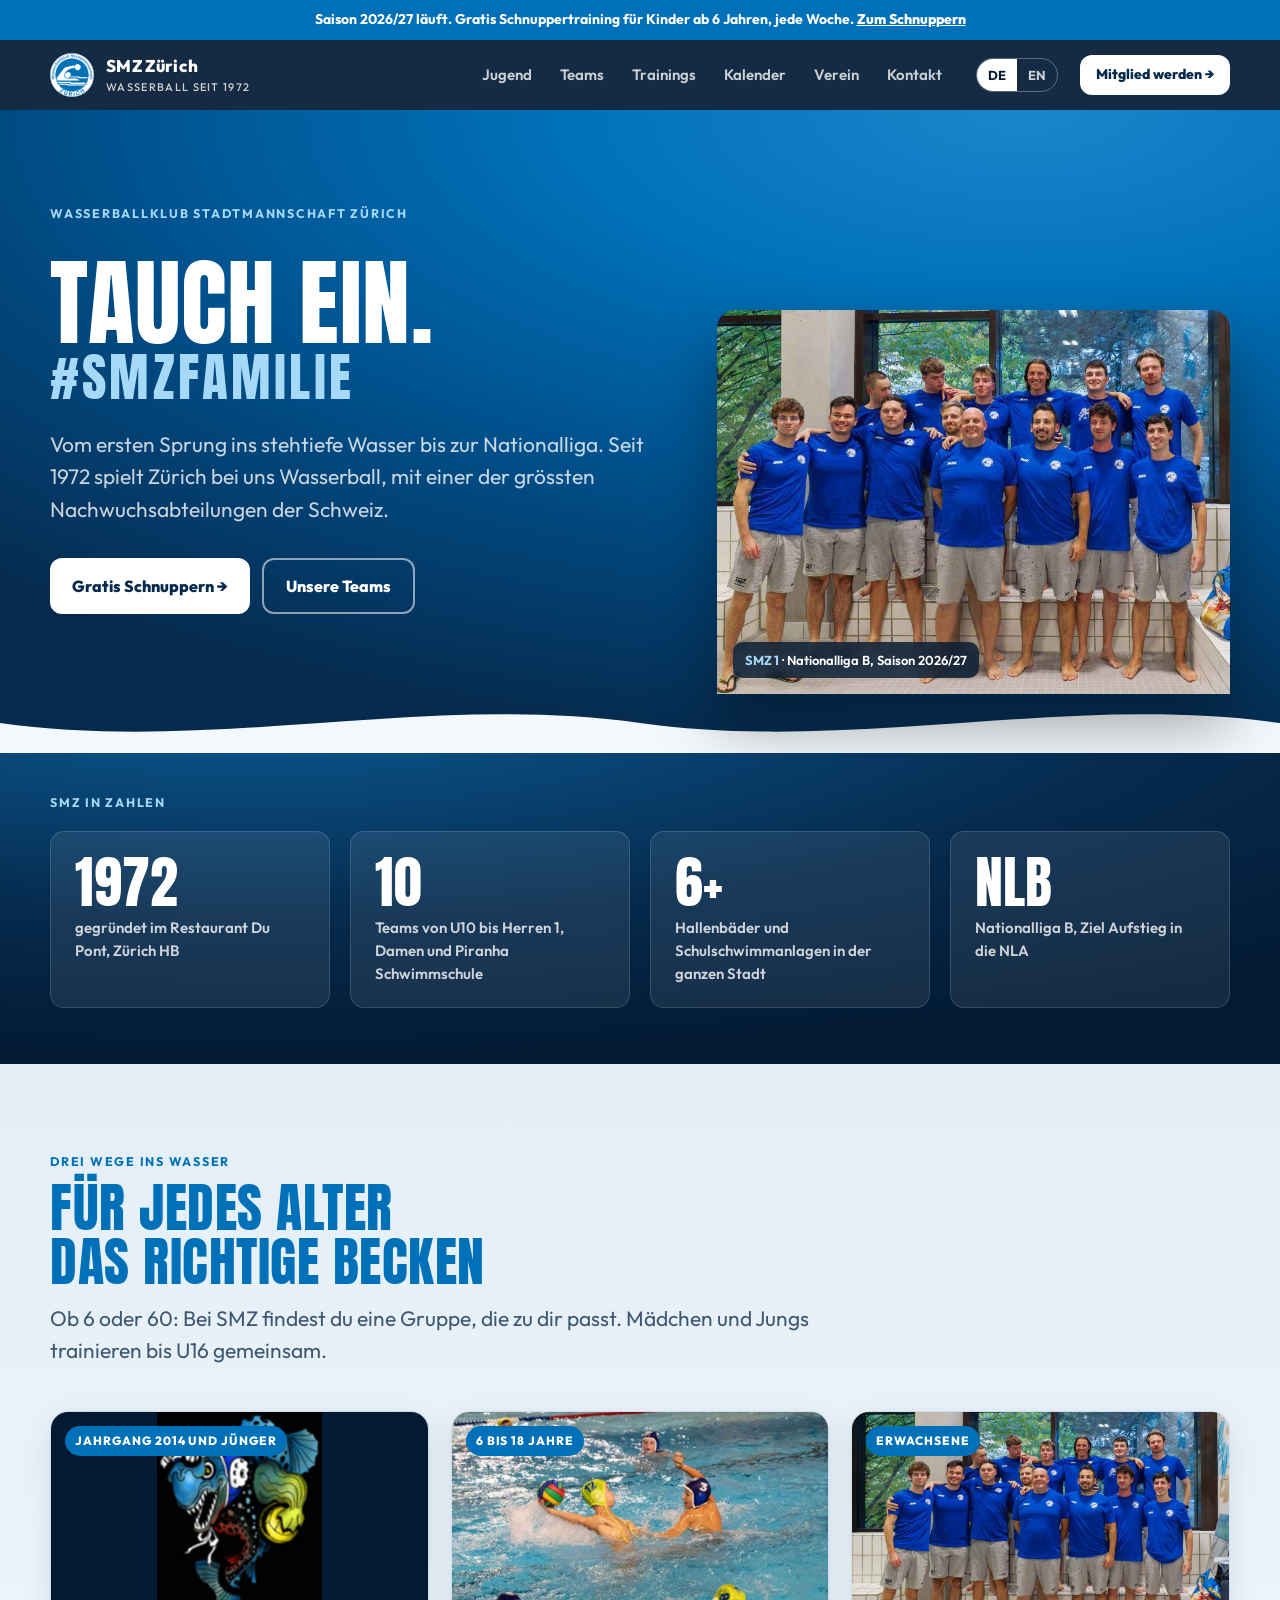
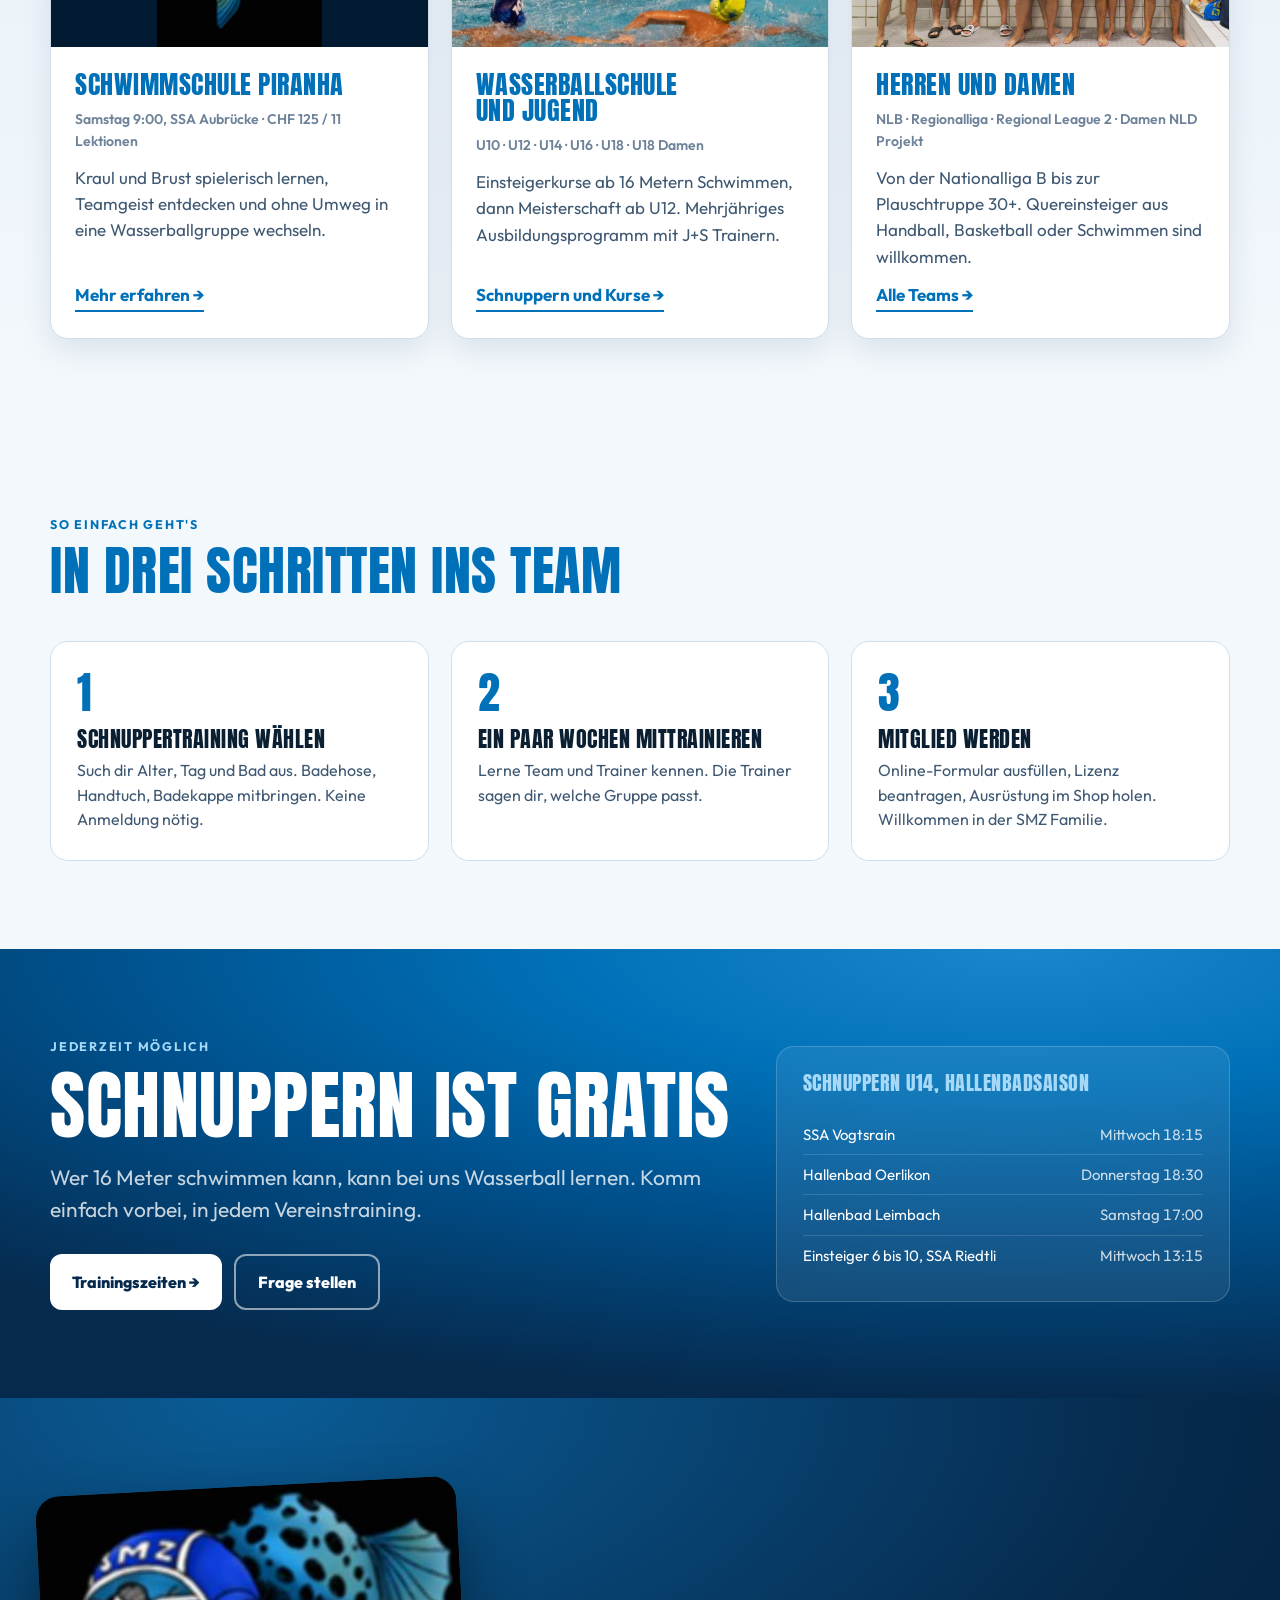
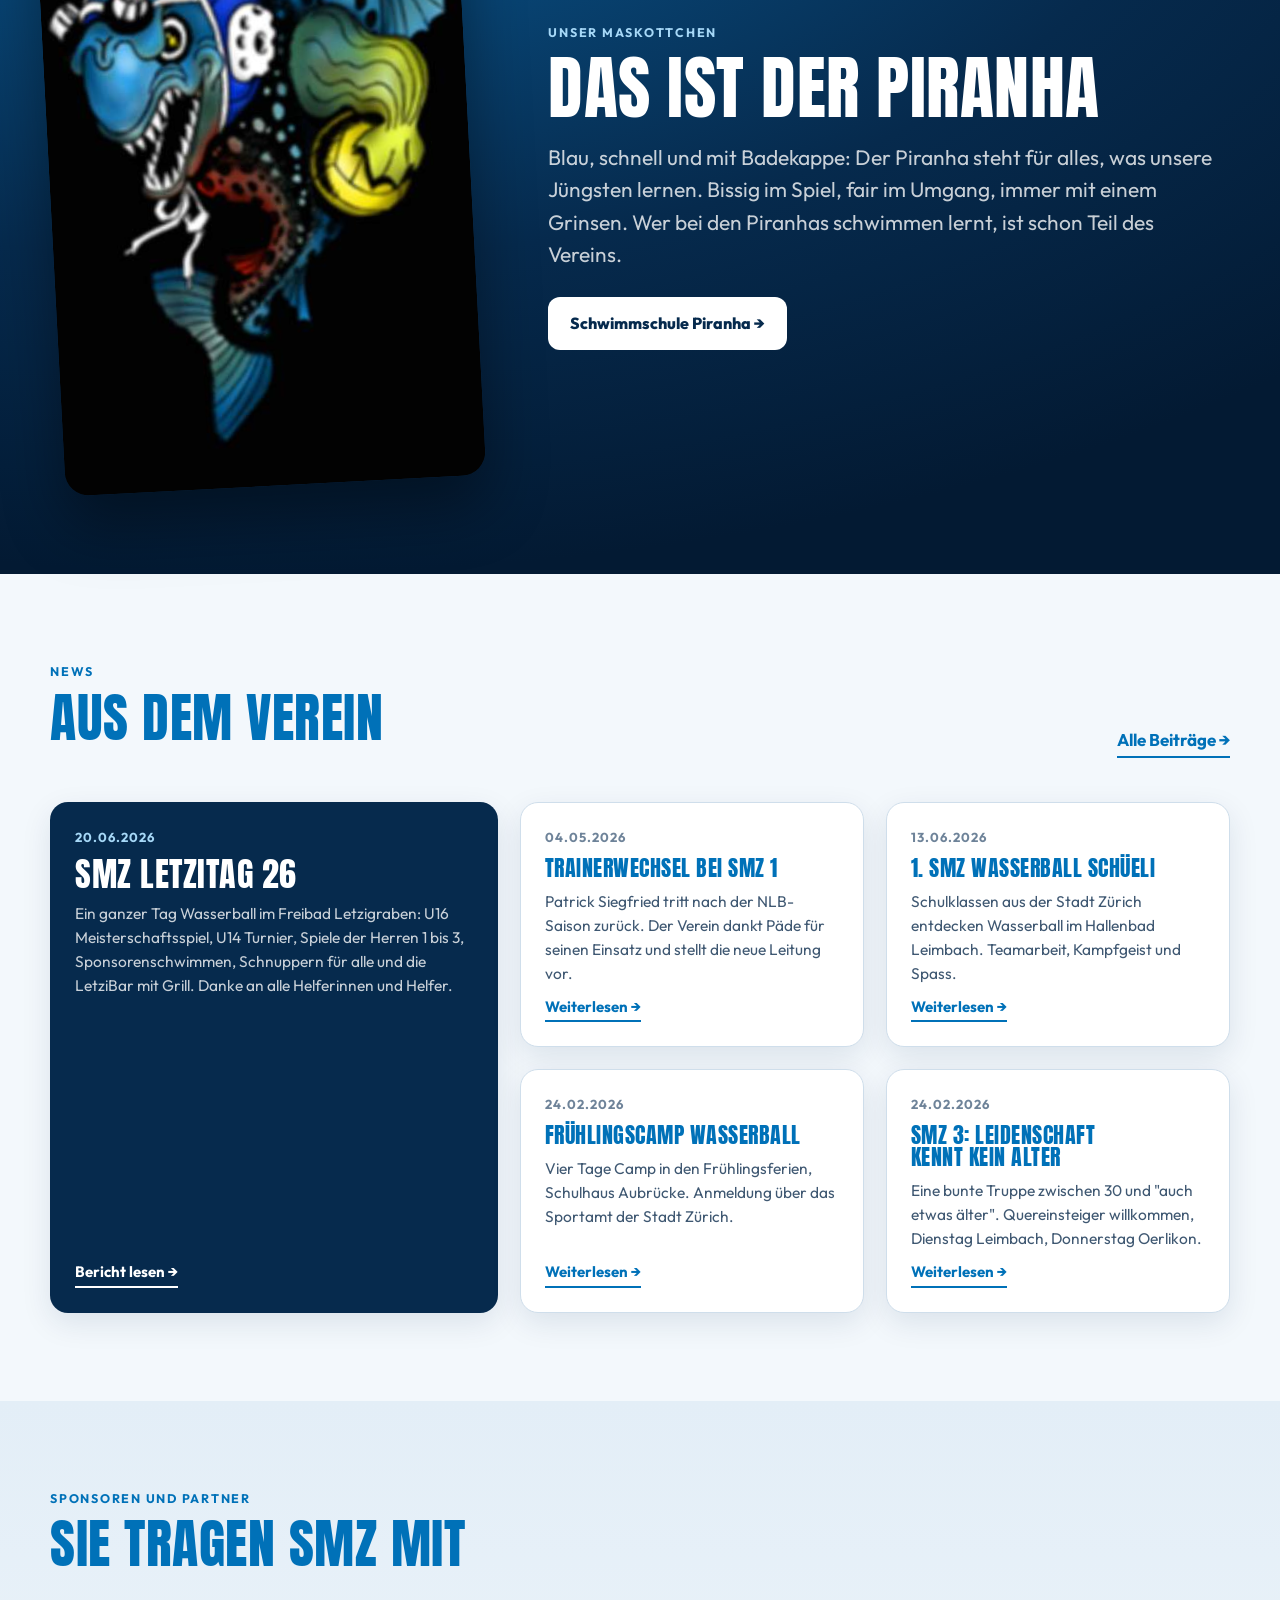
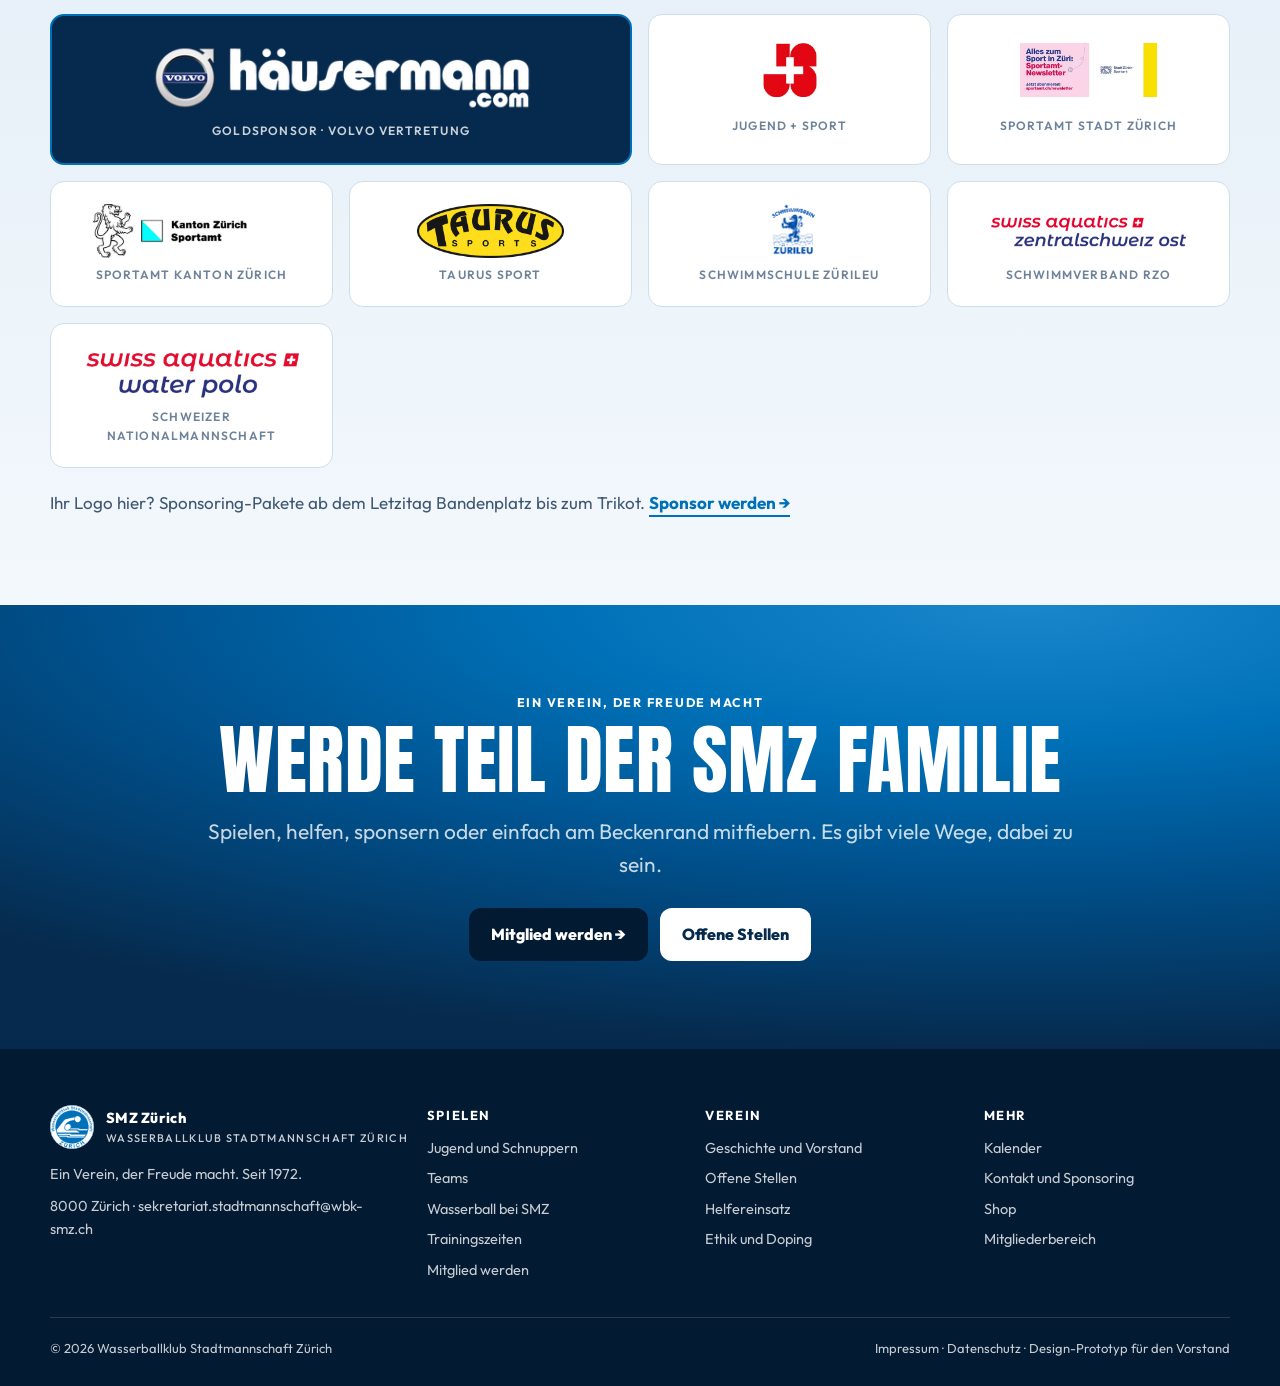
==== commit 7fb28d3b: "Add photos from the rest of smzuerich.com Crawled all 28 pages of the live site: 33 unique images, o" ====
--- a/index.html
+++ b/index.html
@@ -104,7 +104,7 @@
         </div>
       </article>
       <article class="way">
-        <div class="img"><img src="assets/img/action-girls.jpg" alt="Wasserballspiel" loading="lazy"><span class="chip"><span lang="de">Erwachsene</span><span lang="en">Adults</span></span></div>
+        <div class="img"><img src="assets/img/herren1-team.jpg" alt="SMZ Herren 1" loading="lazy"><span class="chip"><span lang="de">Erwachsene</span><span lang="en">Adults</span></span></div>
         <div class="body">
           <h3><span lang="de">Herren und Damen</span><span lang="en">Men and Women</span></h3>
           <div class="meta"><span lang="de">NLB · Regionalliga · Regional League 2 · Damen NLD Projekt</span><span lang="en">NLB · Regional League · RL 2 · Women's NLD project</span></div>
@@ -265,6 +265,7 @@
       <div class="card">
         <span class="pill"><span lang="de">6 bis 10 Jahre</span><span lang="en">Ages 6 to 10</span></span>
         <h3><span lang="de">U10 Wasserballschule</span><span lang="en">U10 Water Polo School</span></h3>
+        <img src="assets/img/u10-medals.jpg" alt="U10 Team mit Medaillen" loading="lazy" style="border-radius:12px;margin-bottom:4px">
         <p><span lang="de">Einsteigerkurse im stehtiefen Wasser, Mädchen und Knaben. Schulsportkurse der Stadt Zürich, Anmeldung über das Sportamt.</span><span lang="en">Beginner courses in shallow water, girls and boys. City school sport courses, registration via the sports office.</span></p>
         <table class="tt">
           <tr><td>SSA Riedtli</td><td><span lang="de">Mi 13:15 bis 14:15</span><span lang="en">Wed 13:15 to 14:15</span></td></tr>
@@ -276,6 +277,7 @@
       <div class="card">
         <span class="pill"><span lang="de">8 bis 13 Jahre</span><span lang="en">Ages 8 to 13</span></span>
         <h3><span lang="de">Fortgeschrittene und U12</span><span lang="en">Advanced and U12</span></h3>
+        <img src="assets/img/action-ball.jpg" alt="Angriff mit Ball" loading="lazy" style="border-radius:12px;margin-bottom:4px">
         <p><span lang="de">Für Kinder, die 25 Meter am Stück schwimmen. Die stärksten spielen ab 8 bis 9 Jahren in der U12 Meisterschaft, Gruppe D.</span><span lang="en">For kids who swim 25 metres non-stop. The strongest play U12 league from age 8 to 9, group D.</span></p>
         <table class="tt">
           <tr><td>SSA Riedtli</td><td><span lang="de">Mi 14:15 bis 15:15</span><span lang="en">Wed 14:15 to 15:15</span></td></tr>
@@ -287,6 +289,7 @@
       <div class="card">
         <span class="pill">U14 · <span lang="de">Gruppe B</span><span lang="en">Group B</span></span>
         <h3>U14</h3>
+        <img src="assets/img/jugend-team.jpg" alt="Jugendteam am Beckenrand" loading="lazy" style="border-radius:12px;margin-bottom:4px">
         <p><span lang="de">Meisterschaftsteam. Schnuppern jederzeit: Mittwoch 18:15 SSA Vogtsrain, Donnerstag 18:30 Hallenbad Oerlikon, Samstag 17:00 Hallenbad Leimbach (Besammlung Kasse 16:45).</span><span lang="en">League team. Trials any time: Wednesday 18:15 SSA Vogtsrain, Thursday 18:30 Hallenbad Oerlikon, Saturday 17:00 Hallenbad Leimbach (meet at the entrance 16:45).</span></p>
       </div>
       <div class="card">
@@ -303,7 +306,7 @@
     <div class="grid-2" style="margin-top:22px">
       <div class="card" style="background:var(--navy);color:#fff;border-color:transparent">
         <span class="pill white"><span lang="de">Für Schulklassen</span><span lang="en">For school classes</span></span>
-        <h3 style="color:#fff"><span lang="de">SMZ Wasserball Schüeli</span><span lang="en">SMZ School Tournament</span></h3>
+        <h3 style="color:#fff"><span lang="de">SMZ Wasserball Schüeli</span><span lang="en">SMZ School Tournament</span></h3><img src="assets/img/schueeli.jpg" alt="SMZ Wasserball Schüeli" loading="lazy" style="border-radius:12px;margin:4px 0">
         <p style="color:var(--on-dark-2)"><span lang="de">Schülerinnen und Schüler aus der Stadt Zürich lernen Wasserball spielerisch kennen. Teamarbeit, Kampfgeist und Spass, Spieltag im Hallenbad Leimbach.</span><span lang="en">Pupils from the city of Zürich discover water polo in a playful way. Teamwork, fighting spirit and fun, match day at Hallenbad Leimbach.</span></p>
         <a class="btn btn-white" href="#/kontakt" style="align-self:flex-start;margin-top:6px"><span lang="de">Klasse anmelden →</span><span lang="en">Register a class →</span></a>
       </div>
@@ -311,7 +314,7 @@
         <span class="pill">Swiss Olympic · FTEM</span>
         <h3><span lang="de">Nachwuchsförderung</span><span lang="en">Youth development</span></h3>
         <p><span lang="de">Wir arbeiten nach dem FTEM-Athletenweg von Swiss Olympic (Foundation, Talent, Elite, Mastery) und der Ethik-Charta, auf dem Weg zum Label "Stützpunkt Nachwuchsförderung Waterpolo".</span><span lang="en">We follow the Swiss Olympic FTEM athlete pathway (Foundation, Talent, Elite, Mastery) and the ethics charter, on the way to the "Youth Development Centre Water Polo" label.</span></p>
-        <p><span lang="de">Ombudsstelle für Ethikfragen: ethik@wbk-smz.ch</span><span lang="en">Ethics ombudsperson: ethik@wbk-smz.ch</span></p><img src="assets/img/sponsors/zertifikat.jpg" alt="Zertifikat Swiss Olympic" loading="lazy" style="max-width:200px;border-radius:10px;margin-top:4px">
+        <p><span lang="de">Ombudsstelle für Ethikfragen: ethik@wbk-smz.ch</span><span lang="en">Ethics ombudsperson: ethik@wbk-smz.ch</span></p><img src="assets/img/stuetzpunkt.jpg" alt="Stützpunkt Nachwuchsförderung, Swiss Aquatics" loading="lazy" style="max-width:190px;border-radius:10px;margin-top:4px">
       </div>
     </div>
   </div>
@@ -347,12 +350,12 @@
       </div>
       <div class="card">
         <span class="pill">Regional League 2</span>
-        <h3>SMZ Herren 3</h3>
+        <h3>SMZ Herren 3</h3><img src="assets/img/smz3-team.jpg" alt="SMZ Herren 3" loading="lazy" style="border-radius:12px;margin:4px 0">
         <p><span lang="de">Zwischen 30 und "auch etwas älter". Saison März bis August, Turniere in Montreux. Probetraining Dienstag 20:00 Hallenbad Leimbach oder Donnerstag 20:00 Hallenbad Oerlikon.</span><span lang="en">Aged 30 to "a bit older". Season March to August, tournaments in Montreux. Trial practice Tuesday 20:00 Hallenbad Leimbach or Thursday 20:00 Hallenbad Oerlikon.</span></p>
       </div>
       <div class="card" style="grid-column:1/-1;background:var(--navy);color:#fff;border-color:transparent">
         <span class="pill white"><span lang="de">Damen Projekt 2026/27</span><span lang="en">Women's project 2026/27</span></span>
-        <h3 style="color:#fff">SMZ Damen</h3>
+        <h3 style="color:#fff">SMZ Damen</h3><img src="assets/img/u18-damen.jpg" alt="SMZ U18 Damen" loading="lazy" style="border-radius:12px;max-width:420px;margin:4px 0">
         <p style="color:var(--on-dark-2);max-width:70ch"><span lang="de">Ziel: ein eigenes Damen-Team in der Nationalliga NLD. Wir suchen Verstärkung, ideal auch für Quereinsteigerinnen aus Handball, Basketball, Wettkampfschwimmen oder Artistic Swimming. Training Montag und Donnerstag 19:45 bis 21:45 im Hallenbad Oerlikon.</span><span lang="en">Goal: our own women's team in the NLD National League. We are looking for players, ideal for newcomers from handball, basketball, competitive swimming or artistic swimming. Practice Monday and Thursday 19:45 to 21:45 at Hallenbad Oerlikon.</span></p>
         <a class="btn btn-white" href="#/kontakt" style="align-self:flex-start"><span lang="de">Ich will mitspielen →</span><span lang="en">I want to play →</span></a>
       </div>
@@ -423,8 +426,8 @@
     </div>
     <div class="shots">
       <figure><img src="assets/img/match-u14.jpg" alt="Spielszene aus einem Jugendturnier" loading="lazy"><figcaption><span lang="de">Turnierspiel der Jüngsten</span><span lang="en">Tournament game for our youngest</span></figcaption></figure>
-      <figure><img src="assets/img/action-ball.jpg" alt="Angriff mit Ball" loading="lazy"><figcaption><span lang="de">Angriff, Ball hoch</span><span lang="en">On the attack, ball up</span></figcaption></figure>
-      <figure><img src="assets/img/action-girls.jpg" alt="Zweikampf um den Ball" loading="lazy"><figcaption><span lang="de">Zweikampf um den Ball</span><span lang="en">Battling for the ball</span></figcaption></figure>
+      <figure><img src="assets/img/match-goal.jpg" alt="Angriff auf das Tor" loading="lazy"><figcaption><span lang="de">Angriff auf das Tor</span><span lang="en">Attacking the goal</span></figcaption></figure>
+      <figure><img src="assets/img/jugend-jubel.jpg" alt="Jubelndes Jugendteam" loading="lazy"><figcaption><span lang="de">Nach dem Spiel</span><span lang="en">After the game</span></figcaption></figure>
     </div>
   </div>
 </section>
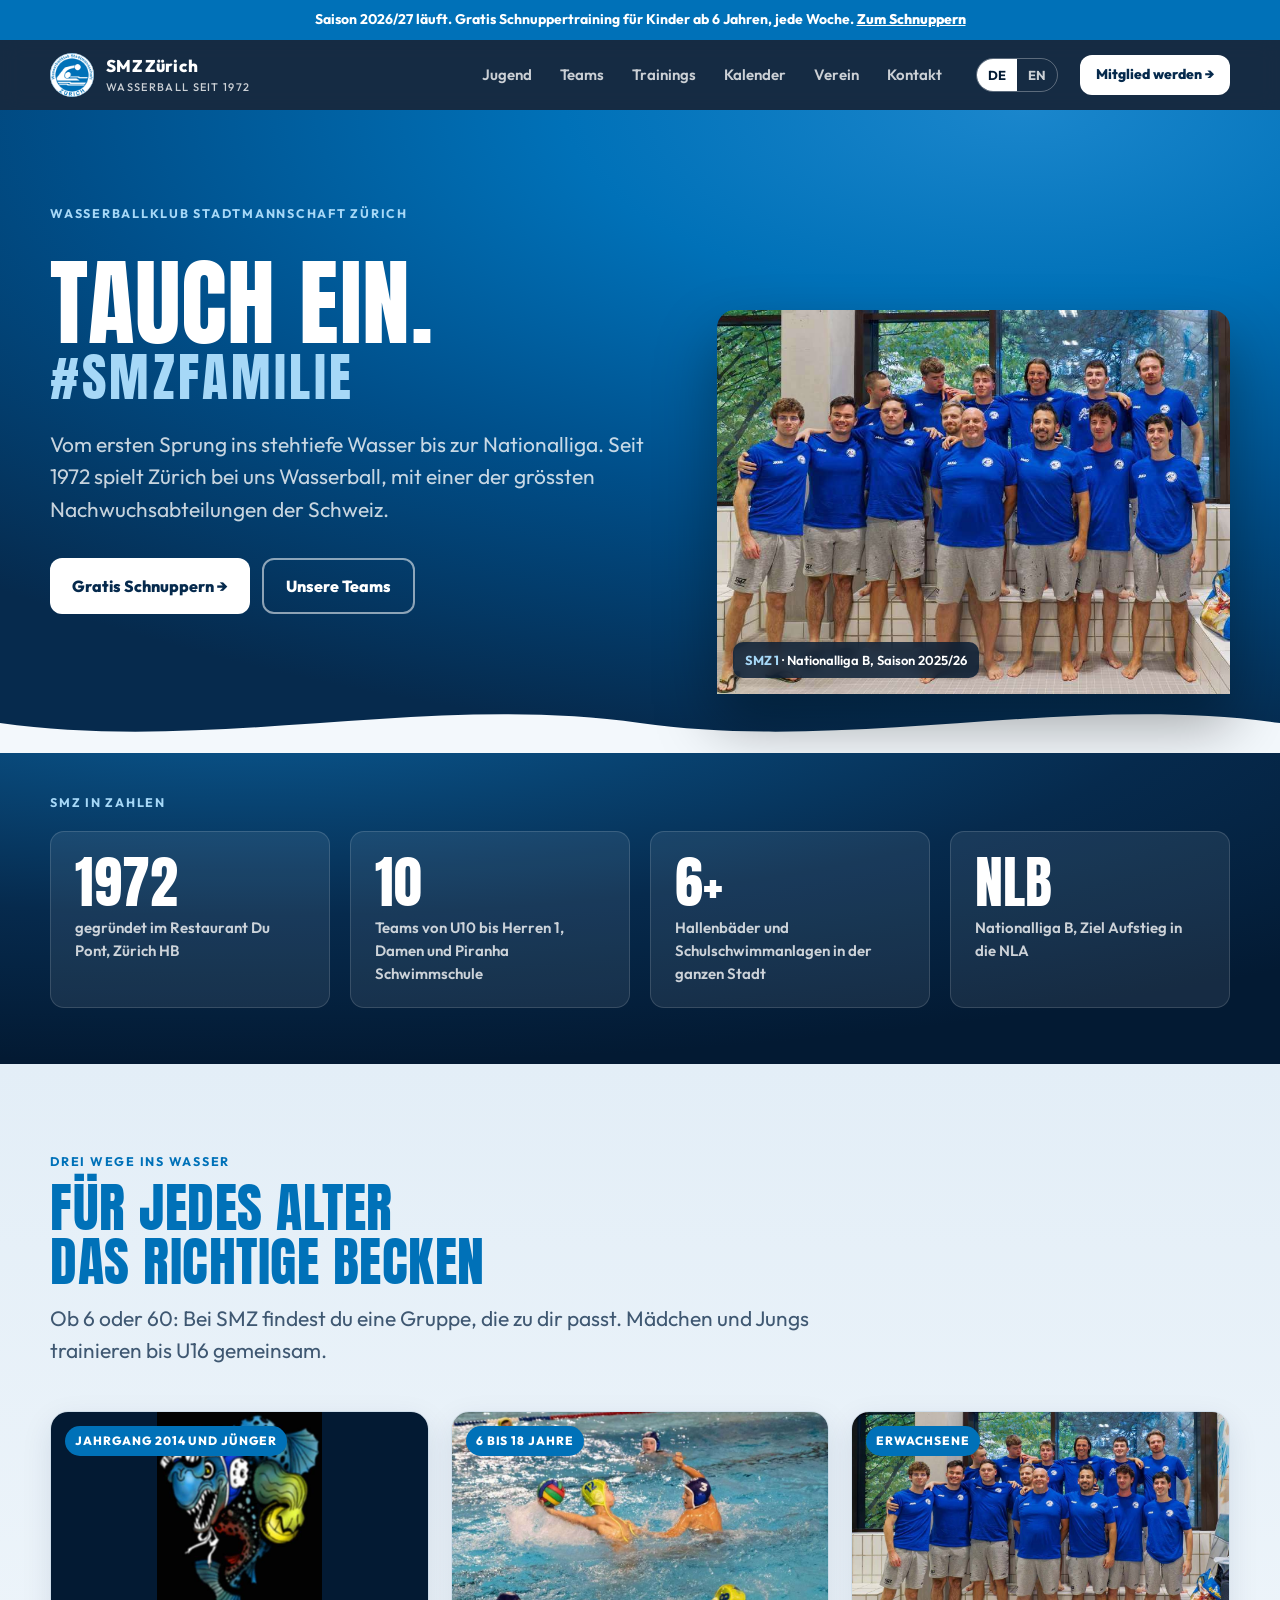
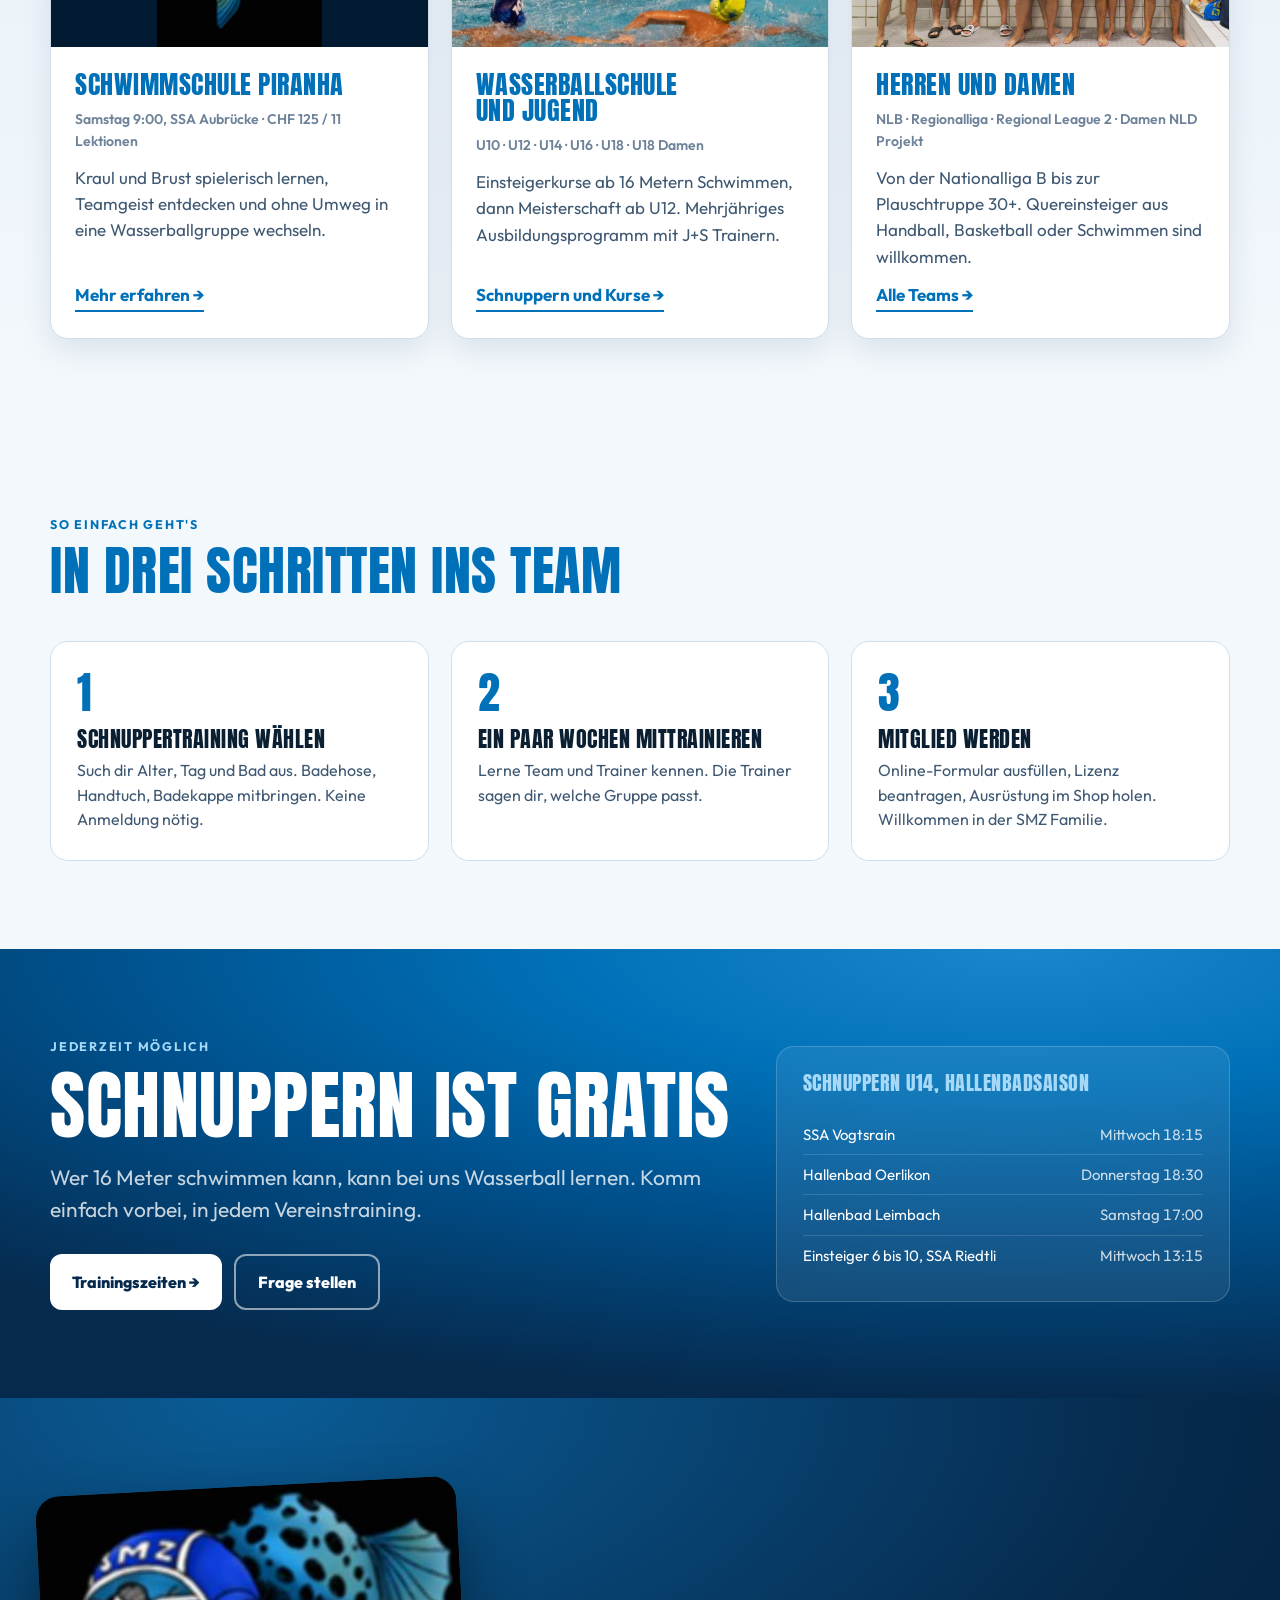
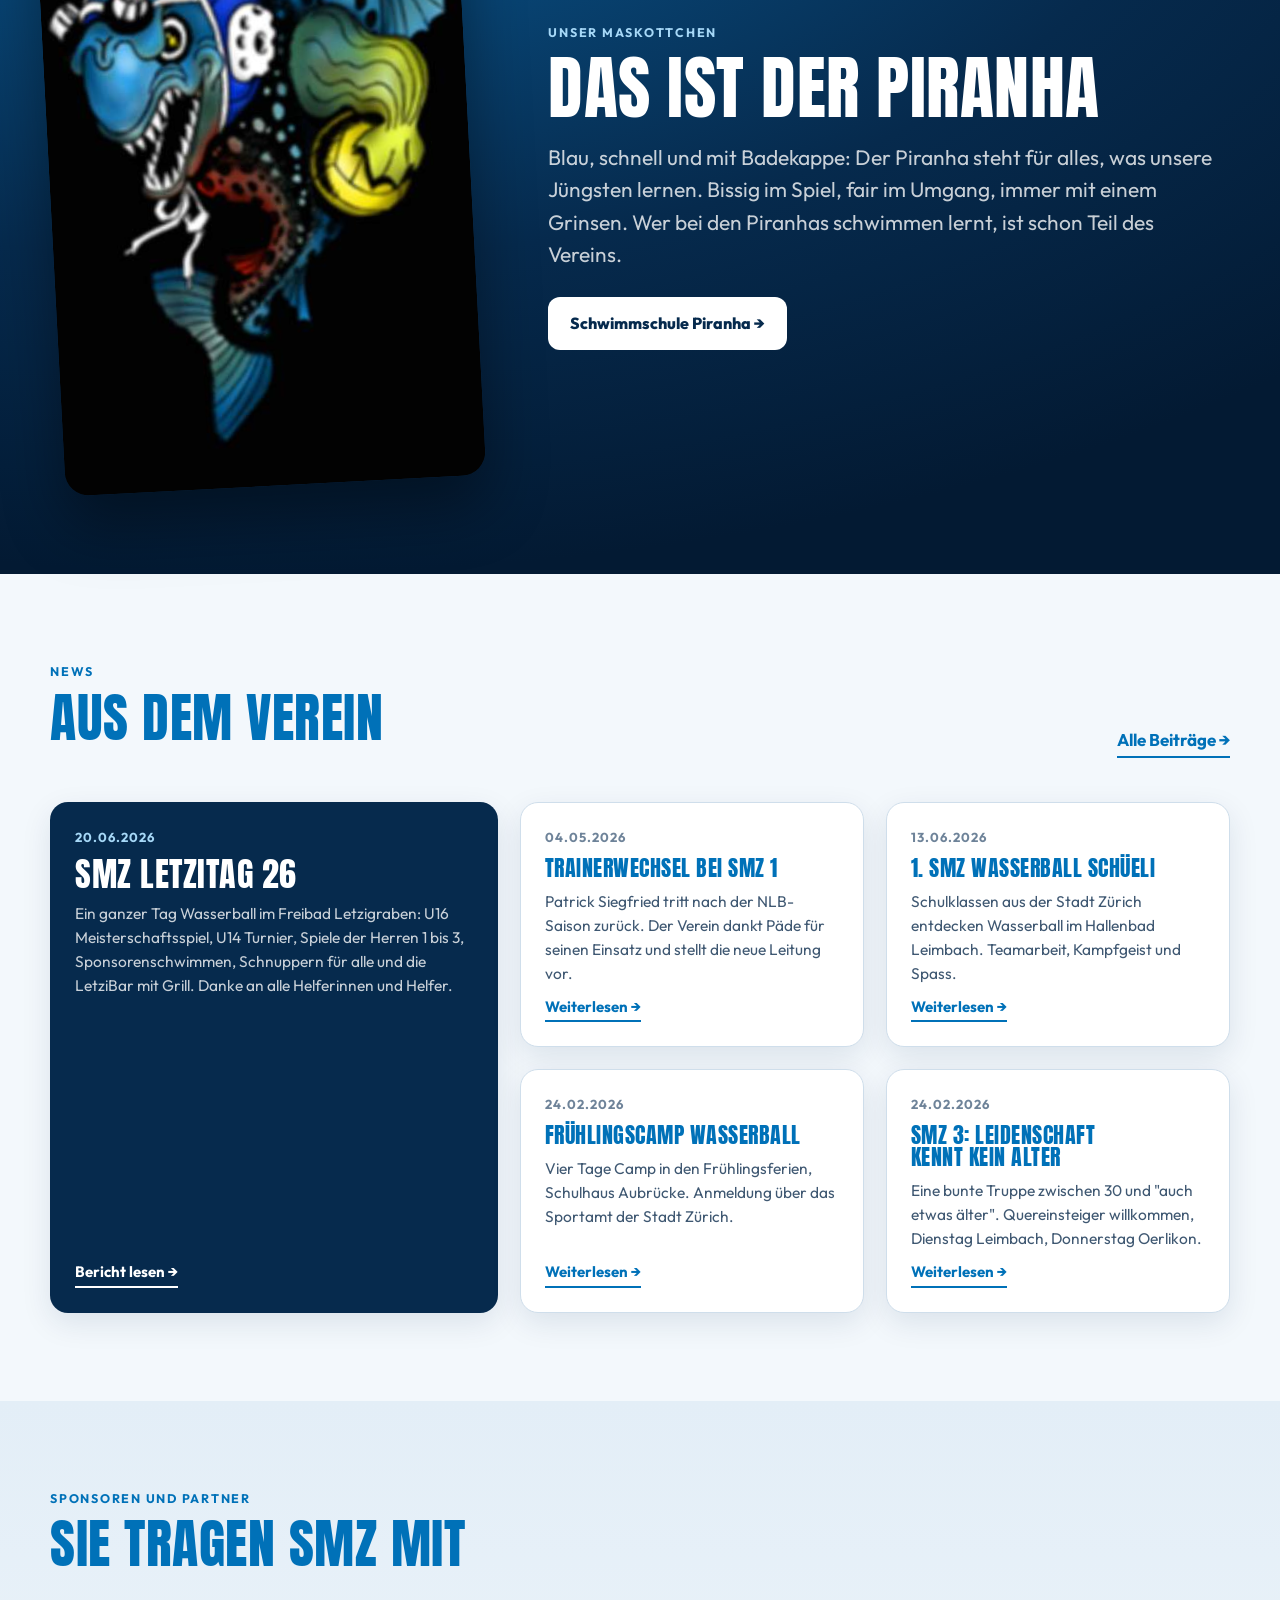
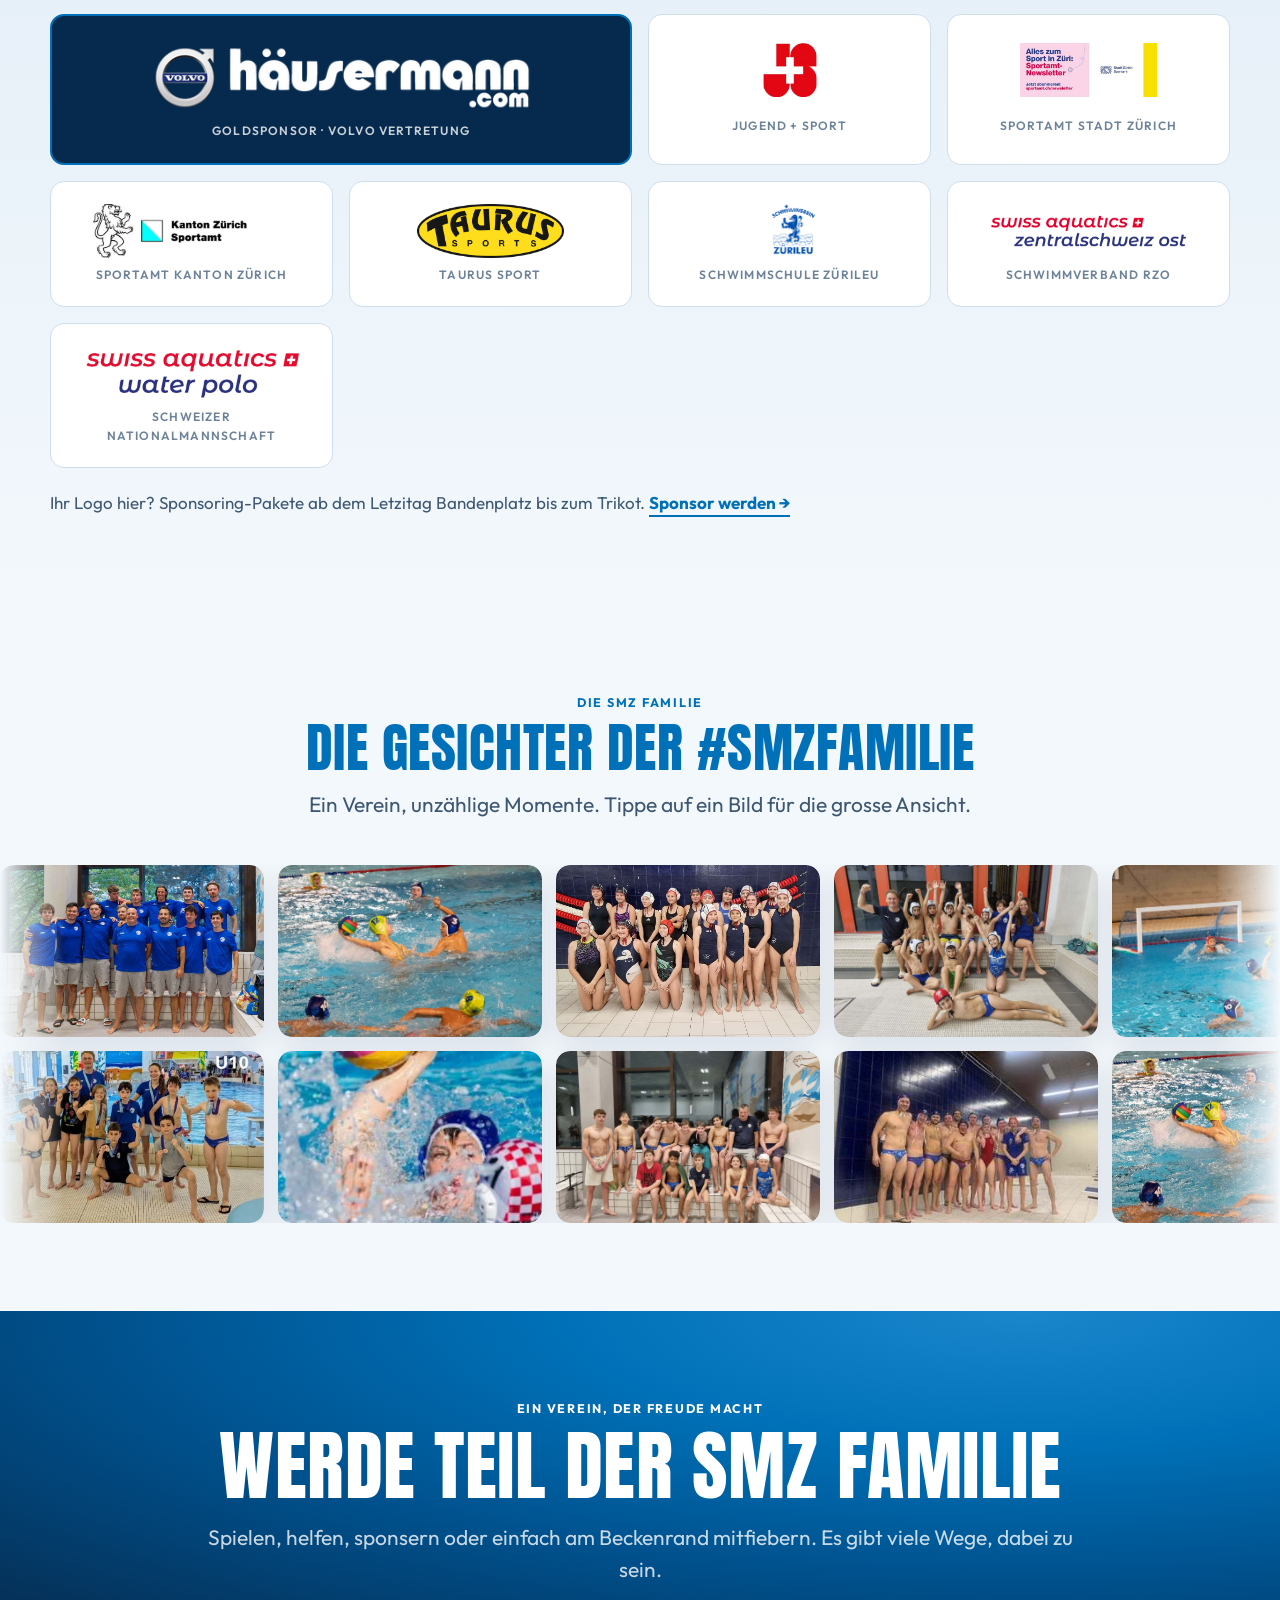
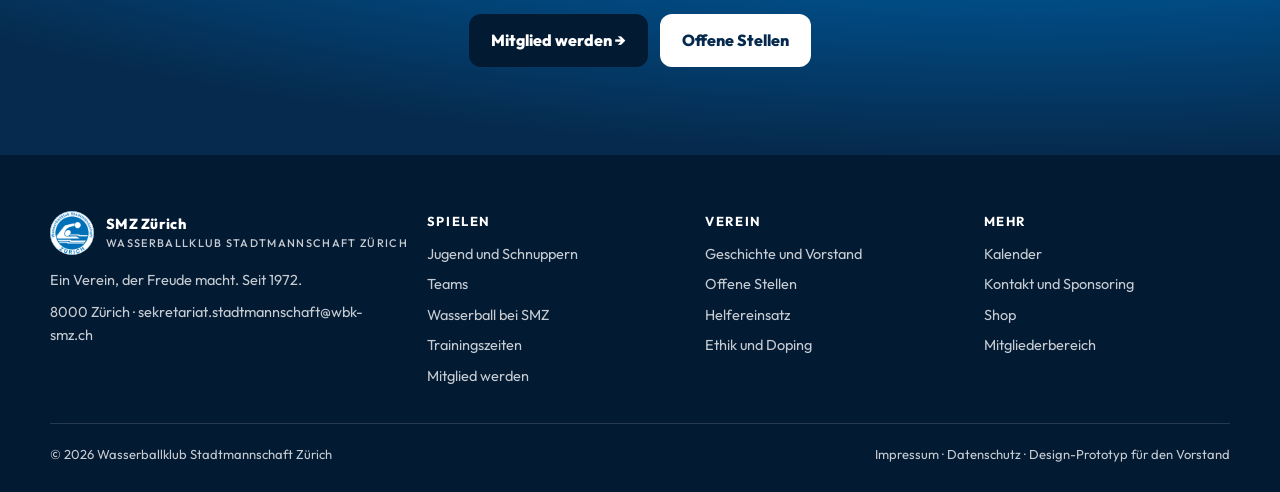
==== commit c733a651: "Correct the Stuetzpunkt claim, the squad photo season, add a faces marquee The youth card said SMZ w" ====
--- a/index.html
+++ b/index.html
@@ -59,7 +59,7 @@
     </div>
     <div class="hero-photo rv">
       <img src="assets/img/herren1.jpg" alt="SMZ Herren 1">
-      <div class="cap"><b>SMZ 1</b> · <span lang="de">Nationalliga B, Saison 2026/27</span><span lang="en">National League B, 2026/27 season</span></div>
+      <div class="cap"><b>SMZ 1</b> · <span lang="de">Nationalliga B, Saison 2025/26</span><span lang="en">National League B, 2025/26 season</span></div>
     </div>
   </div>
   <svg class="waves" viewBox="0 0 1440 60" preserveAspectRatio="none" aria-hidden="true"><path d="M0,30 C240,60 480,0 720,30 C960,60 1200,0 1440,30 L1440,60 L0,60 Z" fill="var(--ground)"/></svg>
@@ -226,6 +226,45 @@
   </div>
 </section>
 
+
+<section class="faces">
+  <div class="wrap">
+    <div class="sec-head faces-head">
+      <p class="eyebrow"><span lang="de">Die SMZ Familie</span><span lang="en">The SMZ family</span></p>
+      <h2><span lang="de">Die Gesichter der #SMZfamilie</span><span lang="en">The faces of #SMZfamilie</span></h2>
+      <p class="lead"><span lang="de">Ein Verein, unzählige Momente. Tippe auf ein Bild für die grosse Ansicht.</span><span lang="en">One club, countless moments. Tap any photo for a closer look.</span></p>
+    </div>
+  </div>
+  <div class="marquee">
+      <div class="mrow ">
+        <button type="button" class="face" data-de="SMZ Herren 1, Nationalliga B" data-en="SMZ Men 1, National League B" aria-label="SMZ Herren 1 am Beckenrand"><img src="assets/img/herren1.jpg" alt="SMZ Herren 1 am Beckenrand" loading="lazy"></button>
+        <button type="button" class="face" data-de="Turnierspiel der Jüngsten" data-en="Tournament game for our youngest" aria-label="Turnierspiel der Jüngsten"><img src="assets/img/match-u14.jpg" alt="Turnierspiel der Jüngsten" loading="lazy"></button>
+        <button type="button" class="face" data-de="Die U18 Damen" data-en="The U18 Women" aria-label="U18 Damen"><img src="assets/img/u18-damen.jpg" alt="U18 Damen" loading="lazy"></button>
+        <button type="button" class="face" data-de="Nach dem Spiel" data-en="After the game" aria-label="Jubelndes Jugendteam"><img src="assets/img/jugend-jubel.jpg" alt="Jubelndes Jugendteam" loading="lazy"></button>
+        <button type="button" class="face" data-de="Angriff auf das Tor" data-en="Attacking the goal" aria-label="Angriff auf das Tor"><img src="assets/img/match-goal.jpg" alt="Angriff auf das Tor" loading="lazy"></button>
+        <button type="button" class="face" data-de="Das Fanionteam" data-en="The first team" aria-label="SMZ Herren 1"><img src="assets/img/herren1-team.jpg" alt="SMZ Herren 1" loading="lazy"></button>
+        <button type="button" tabindex="-1" aria-hidden="true" class="face" data-de="SMZ Herren 1, Nationalliga B" data-en="SMZ Men 1, National League B" aria-label="SMZ Herren 1 am Beckenrand"><img src="assets/img/herren1.jpg" alt="SMZ Herren 1 am Beckenrand" loading="lazy"></button>
+        <button type="button" tabindex="-1" aria-hidden="true" class="face" data-de="Turnierspiel der Jüngsten" data-en="Tournament game for our youngest" aria-label="Turnierspiel der Jüngsten"><img src="assets/img/match-u14.jpg" alt="Turnierspiel der Jüngsten" loading="lazy"></button>
+        <button type="button" tabindex="-1" aria-hidden="true" class="face" data-de="Die U18 Damen" data-en="The U18 Women" aria-label="U18 Damen"><img src="assets/img/u18-damen.jpg" alt="U18 Damen" loading="lazy"></button>
+        <button type="button" tabindex="-1" aria-hidden="true" class="face" data-de="Nach dem Spiel" data-en="After the game" aria-label="Jubelndes Jugendteam"><img src="assets/img/jugend-jubel.jpg" alt="Jubelndes Jugendteam" loading="lazy"></button>
+        <button type="button" tabindex="-1" aria-hidden="true" class="face" data-de="Angriff auf das Tor" data-en="Attacking the goal" aria-label="Angriff auf das Tor"><img src="assets/img/match-goal.jpg" alt="Angriff auf das Tor" loading="lazy"></button>
+        <button type="button" tabindex="-1" aria-hidden="true" class="face" data-de="Das Fanionteam" data-en="The first team" aria-label="SMZ Herren 1"><img src="assets/img/herren1-team.jpg" alt="SMZ Herren 1" loading="lazy"></button>
+      </div>
+      <div class="mrow rev">
+        <button type="button" class="face" data-de="U10 mit Medaillen" data-en="U10 with their medals" aria-label="U10 Team mit Medaillen"><img src="assets/img/u10-medals.jpg" alt="U10 Team mit Medaillen" loading="lazy"></button>
+        <button type="button" class="face" data-de="Ball hoch, Wasser überall" data-en="Ball up, water everywhere" aria-label="Angriff mit Ball"><img src="assets/img/action-ball.jpg" alt="Angriff mit Ball" loading="lazy"></button>
+        <button type="button" class="face" data-de="Jugendteam am Beckenrand" data-en="The youth squad poolside" aria-label="Jugendteam am Beckenrand"><img src="assets/img/jugend-team.jpg" alt="Jugendteam am Beckenrand" loading="lazy"></button>
+        <button type="button" class="face" data-de="SMZ Herren 3, ab 30" data-en="SMZ Men 3, from age 30" aria-label="SMZ Herren 3"><img src="assets/img/smz3-team.jpg" alt="SMZ Herren 3" loading="lazy"></button>
+        <button type="button" class="face" data-de="Jugendtraining" data-en="Youth practice" aria-label="Jugendtraining"><img src="assets/img/jugend-action.jpg" alt="Jugendtraining" loading="lazy"></button>
+        <button type="button" tabindex="-1" aria-hidden="true" class="face" data-de="U10 mit Medaillen" data-en="U10 with their medals" aria-label="U10 Team mit Medaillen"><img src="assets/img/u10-medals.jpg" alt="U10 Team mit Medaillen" loading="lazy"></button>
+        <button type="button" tabindex="-1" aria-hidden="true" class="face" data-de="Ball hoch, Wasser überall" data-en="Ball up, water everywhere" aria-label="Angriff mit Ball"><img src="assets/img/action-ball.jpg" alt="Angriff mit Ball" loading="lazy"></button>
+        <button type="button" tabindex="-1" aria-hidden="true" class="face" data-de="Jugendteam am Beckenrand" data-en="The youth squad poolside" aria-label="Jugendteam am Beckenrand"><img src="assets/img/jugend-team.jpg" alt="Jugendteam am Beckenrand" loading="lazy"></button>
+        <button type="button" tabindex="-1" aria-hidden="true" class="face" data-de="SMZ Herren 3, ab 30" data-en="SMZ Men 3, from age 30" aria-label="SMZ Herren 3"><img src="assets/img/smz3-team.jpg" alt="SMZ Herren 3" loading="lazy"></button>
+        <button type="button" tabindex="-1" aria-hidden="true" class="face" data-de="Jugendtraining" data-en="Youth practice" aria-label="Jugendtraining"><img src="assets/img/jugend-action.jpg" alt="Jugendtraining" loading="lazy"></button>
+      </div>
+  </div>
+</section>
+
 <section class="join bg-blue on-dark">
   <div class="wrap">
     <p class="eyebrow" style="color:#fff"><span lang="de">Ein Verein, der Freude macht</span><span lang="en">A club that makes you happy</span></p>
@@ -313,7 +352,7 @@
       <div class="card">
         <span class="pill">Swiss Olympic · FTEM</span>
         <h3><span lang="de">Nachwuchsförderung</span><span lang="en">Youth development</span></h3>
-        <p><span lang="de">Wir arbeiten nach dem FTEM-Athletenweg von Swiss Olympic (Foundation, Talent, Elite, Mastery) und der Ethik-Charta, auf dem Weg zum Label "Stützpunkt Nachwuchsförderung Waterpolo".</span><span lang="en">We follow the Swiss Olympic FTEM athlete pathway (Foundation, Talent, Elite, Mastery) and the ethics charter, on the way to the "Youth Development Centre Water Polo" label.</span></p>
+        <p><span lang="de">Wir arbeiten nach dem FTEM-Athletenweg von Swiss Olympic (Foundation, Talent, Elite, Mastery) und der Ethik-Charta. Dafür trägt SMZ das Qualitätslabel "Stützpunkt Nachwuchsförderung Waterpolo" von Swiss Aquatics, im November 2024 um zwei Jahre verlängert.</span><span lang="en">We follow the Swiss Olympic FTEM athlete pathway (Foundation, Talent, Elite, Mastery) and the ethics charter. For that SMZ holds the Swiss Aquatics quality label "Stützpunkt Nachwuchsförderung Waterpolo", extended by two years in November 2024.</span></p>
         <p><span lang="de">Ombudsstelle für Ethikfragen: ethik@wbk-smz.ch</span><span lang="en">Ethics ombudsperson: ethik@wbk-smz.ch</span></p><img src="assets/img/stuetzpunkt.jpg" alt="Stützpunkt Nachwuchsförderung, Swiss Aquatics" loading="lazy" style="max-width:190px;border-radius:10px;margin-top:4px">
       </div>
     </div>
@@ -761,6 +800,14 @@
 </section>
 </div>
 
+<div class="lightbox" id="lightbox" role="dialog" aria-modal="true" aria-label="Bild" hidden>
+  <button type="button" class="lb-close" id="lb-close" aria-label="Schliessen">&times;</button>
+  <figure class="lb-fig">
+    <img id="lb-img" src="" alt="">
+    <figcaption id="lb-cap"></figcaption>
+  </figure>
+</div>
+
 <footer>
   <div class="wrap">
     <div class="cols">
--- a/css/style.css
+++ b/css/style.css
@@ -232,6 +232,30 @@
 .shots img{width:100%;aspect-ratio:16/10;object-fit:cover;border-radius:14px;box-shadow:var(--shadow)}
 .shots figcaption{color:var(--ink-3);font-size:13.5px;font-weight:600}
 
+/* faces marquee + lightbox */
+.faces{overflow:hidden}
+.faces-head{text-align:center;margin-inline:auto}
+.faces-head .lead{margin-inline:auto}
+.marquee{display:grid;gap:14px;margin-top:44px;
+  -webkit-mask-image:linear-gradient(90deg,transparent,#000 5%,#000 95%,transparent);
+  mask-image:linear-gradient(90deg,transparent,#000 5%,#000 95%,transparent)}
+.mrow{display:flex;gap:14px;width:max-content;animation:faces-slide 64s linear infinite}
+.mrow.rev{animation-direction:reverse}
+.marquee:hover .mrow,.marquee:focus-within .mrow{animation-play-state:paused}
+@keyframes faces-slide{from{transform:translateX(0)}to{transform:translateX(-50%)}}
+.face{flex:none;padding:0;border:0;background:none;cursor:pointer;border-radius:14px;overflow:hidden;line-height:0;box-shadow:var(--shadow)}
+.face img{width:264px;height:172px;object-fit:cover;border-radius:14px;transition:transform .3s ease}
+.face:hover img,.face:focus-visible img{transform:scale(1.05)}
+.lightbox{position:fixed;inset:0;z-index:100;background:rgba(3,26,51,.94);display:grid;place-items:center;padding:28px}
+/* an author display value beats the UA rule for [hidden], so restate it */
+.lightbox[hidden]{display:none}
+.lb-fig{margin:0;display:grid;gap:14px;justify-items:center}
+.lightbox img{max-width:min(1100px,92vw);max-height:82vh;width:auto;height:auto;border-radius:14px;box-shadow:0 30px 80px rgba(0,0,0,.55)}
+.lightbox figcaption{color:var(--on-dark);font-weight:700;font-size:16px;text-align:center}
+.lb-close{position:absolute;top:16px;right:20px;width:44px;height:44px;border:0;border-radius:50%;background:rgba(255,255,255,.14);color:#fff;font-size:30px;line-height:1;cursor:pointer}
+.lb-close:hover{background:rgba(255,255,255,.24)}
+@media (prefers-reduced-motion:reduce){.mrow{animation:none}.marquee{overflow-x:auto;-webkit-mask-image:none;mask-image:none}}
+
 /* reveal */
 .rv{animation:rise .7s ease both}
 @keyframes rise{from{opacity:.001;transform:translateY(14px)}to{opacity:1;transform:none}}
@@ -260,6 +284,7 @@
   .shots figure:first-child{grid-column:auto}
   .post.feat{grid-column:auto}
   .stat .n{font-size:44px}
+  .face img{width:200px;height:132px}
   .ev{grid-template-columns:70px 1fr}
   .ev .btn{grid-column:2}
   .mascot img{transform:none}
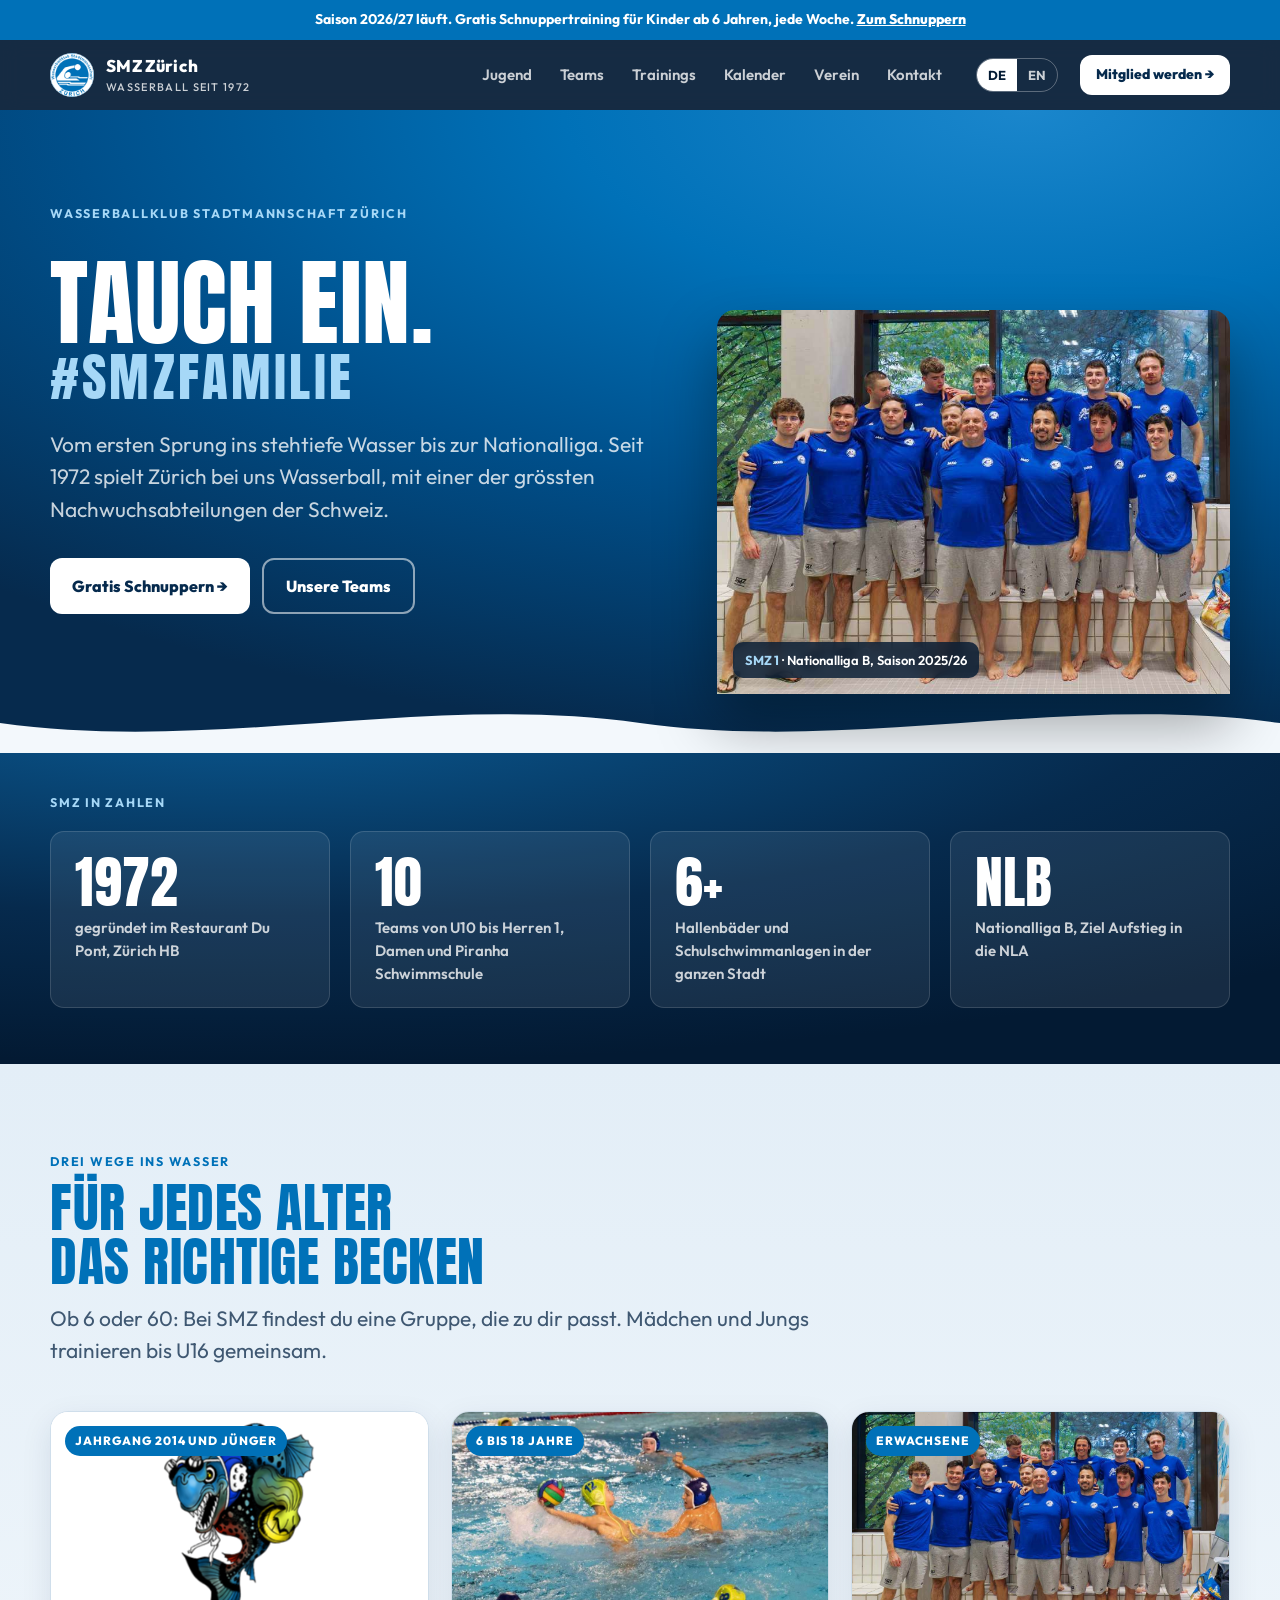
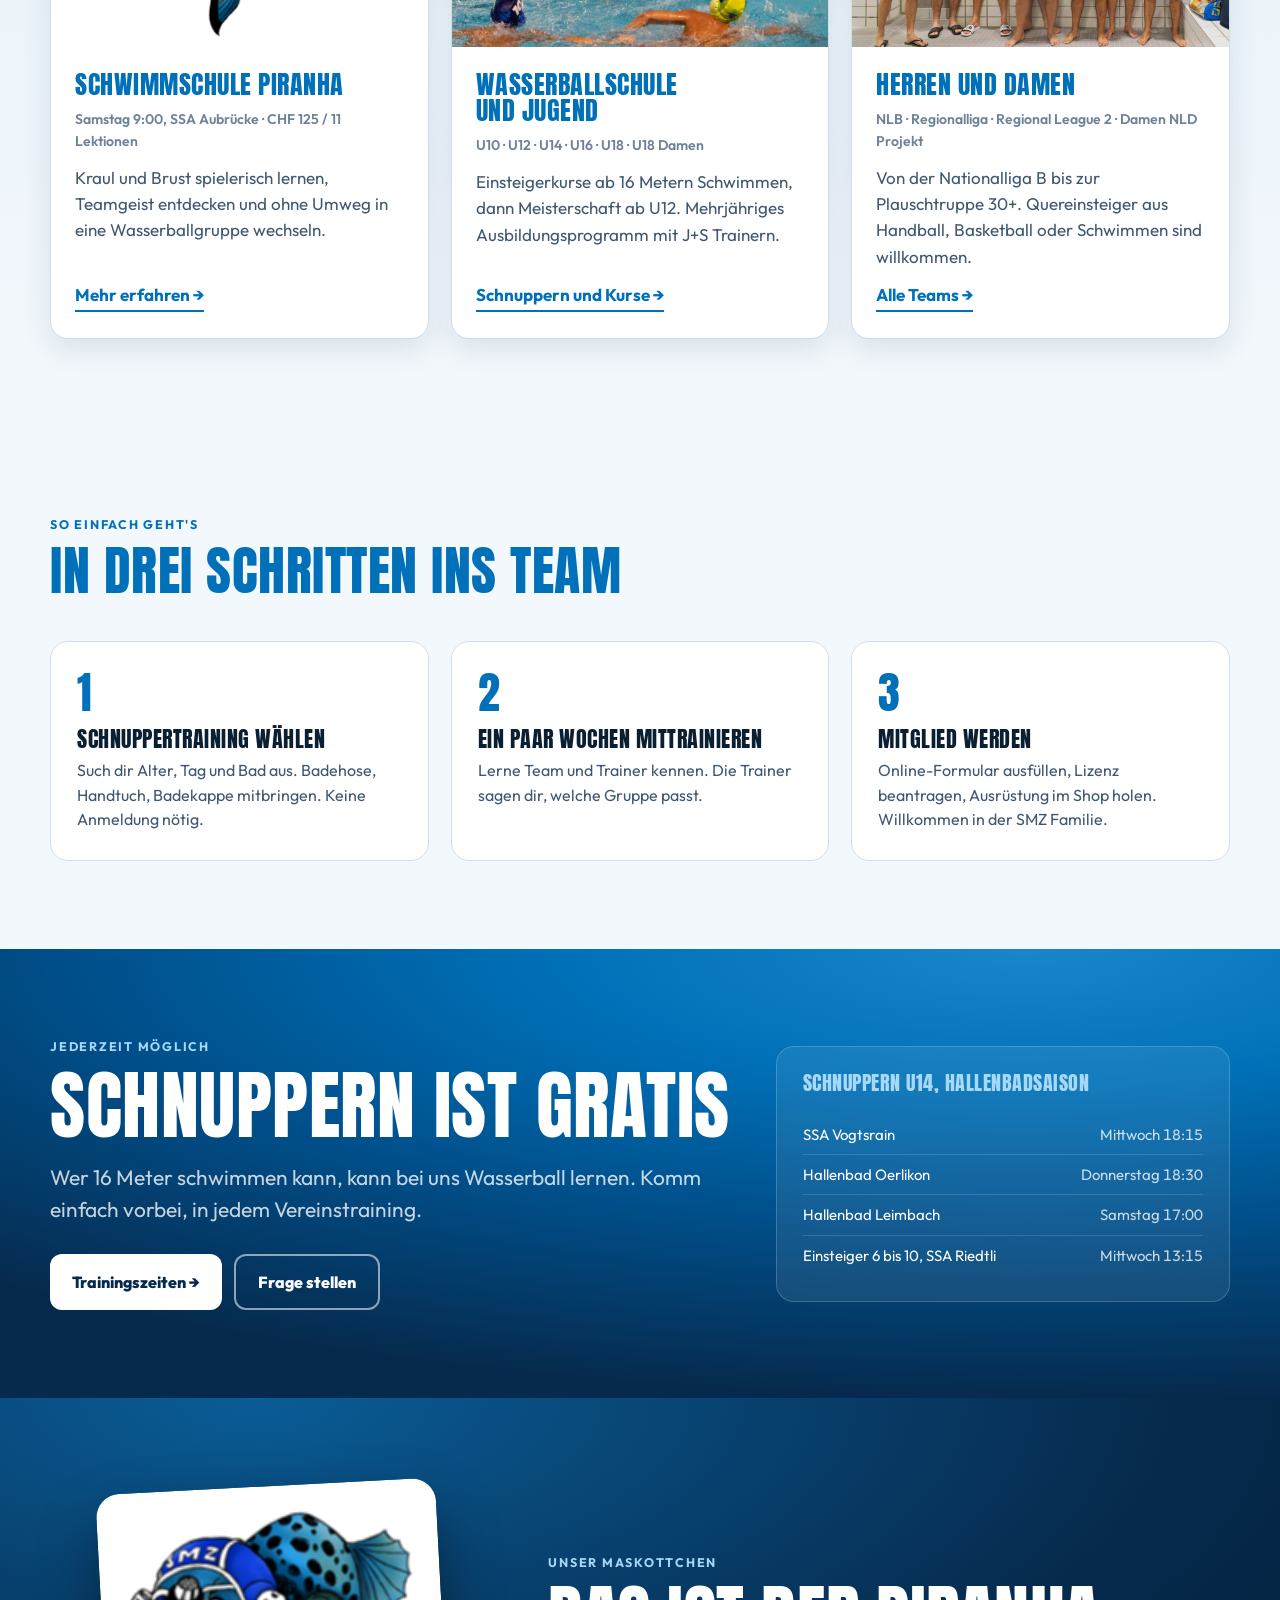
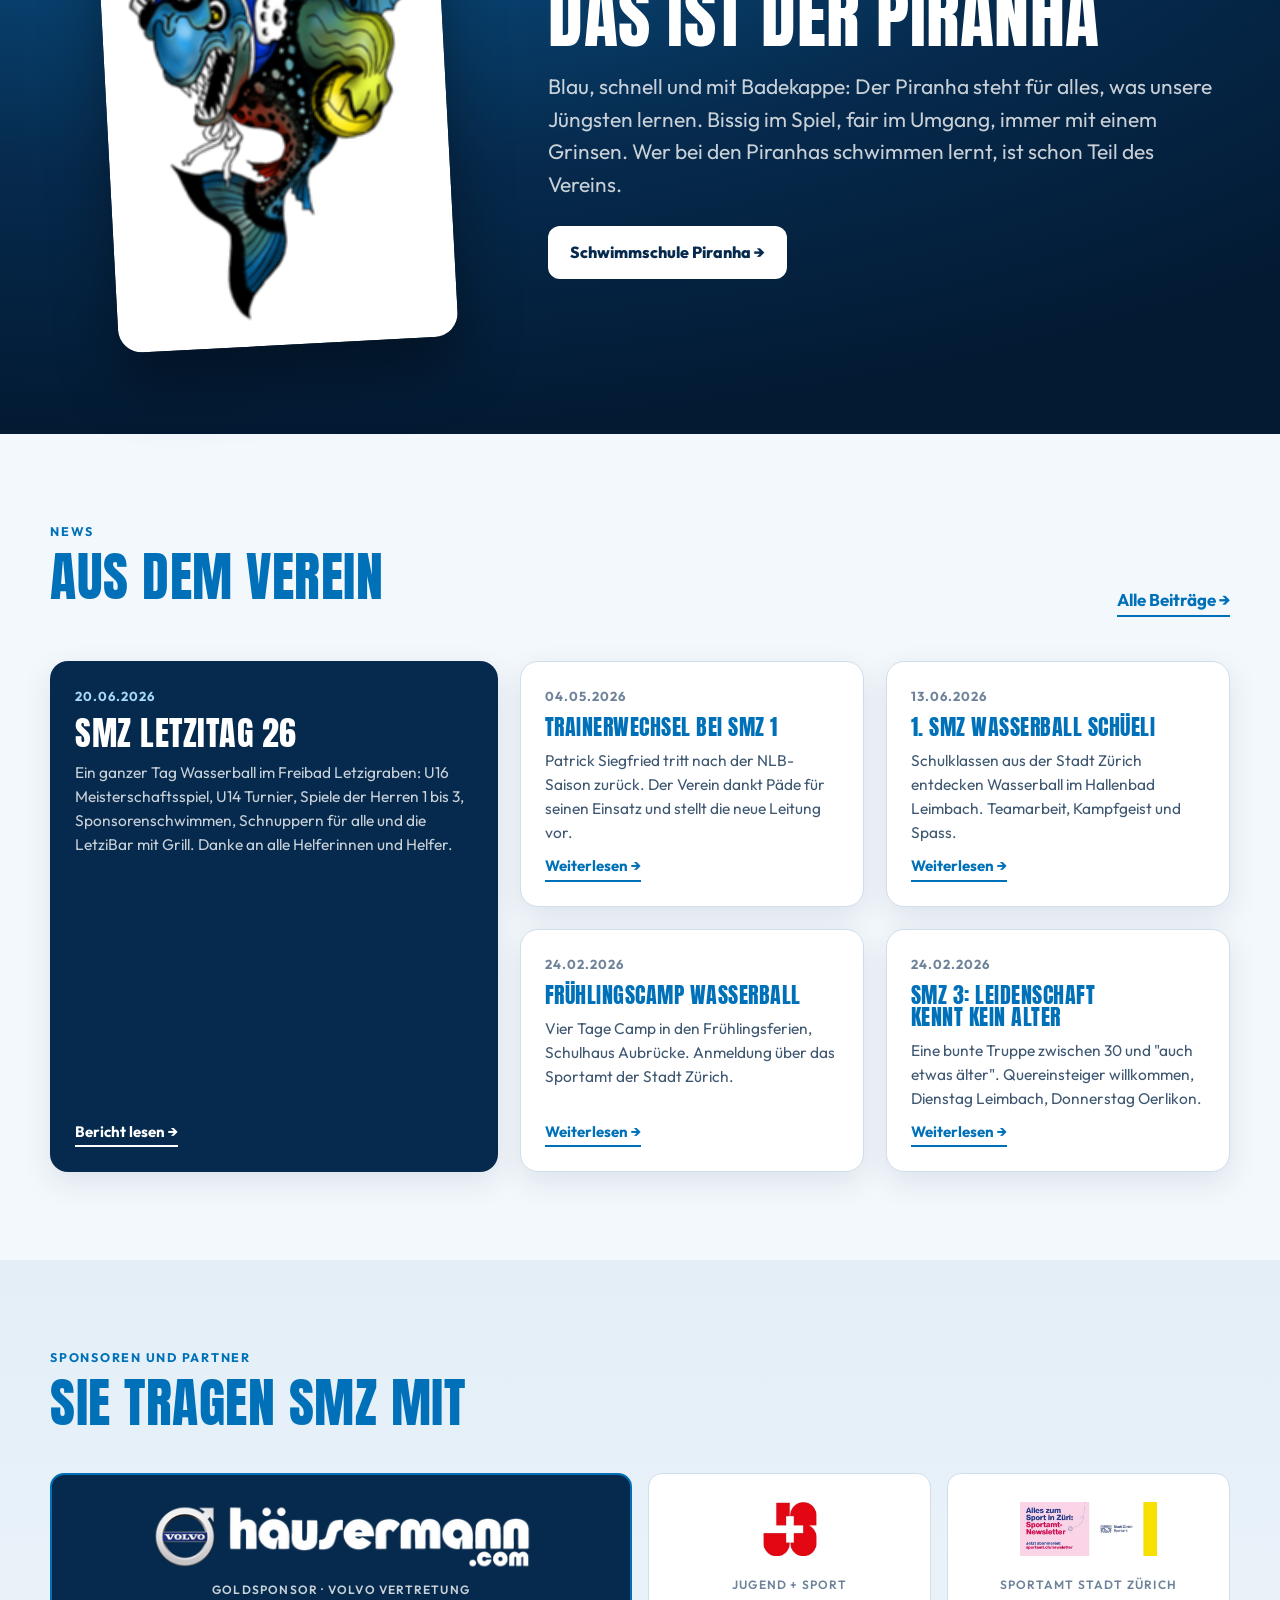
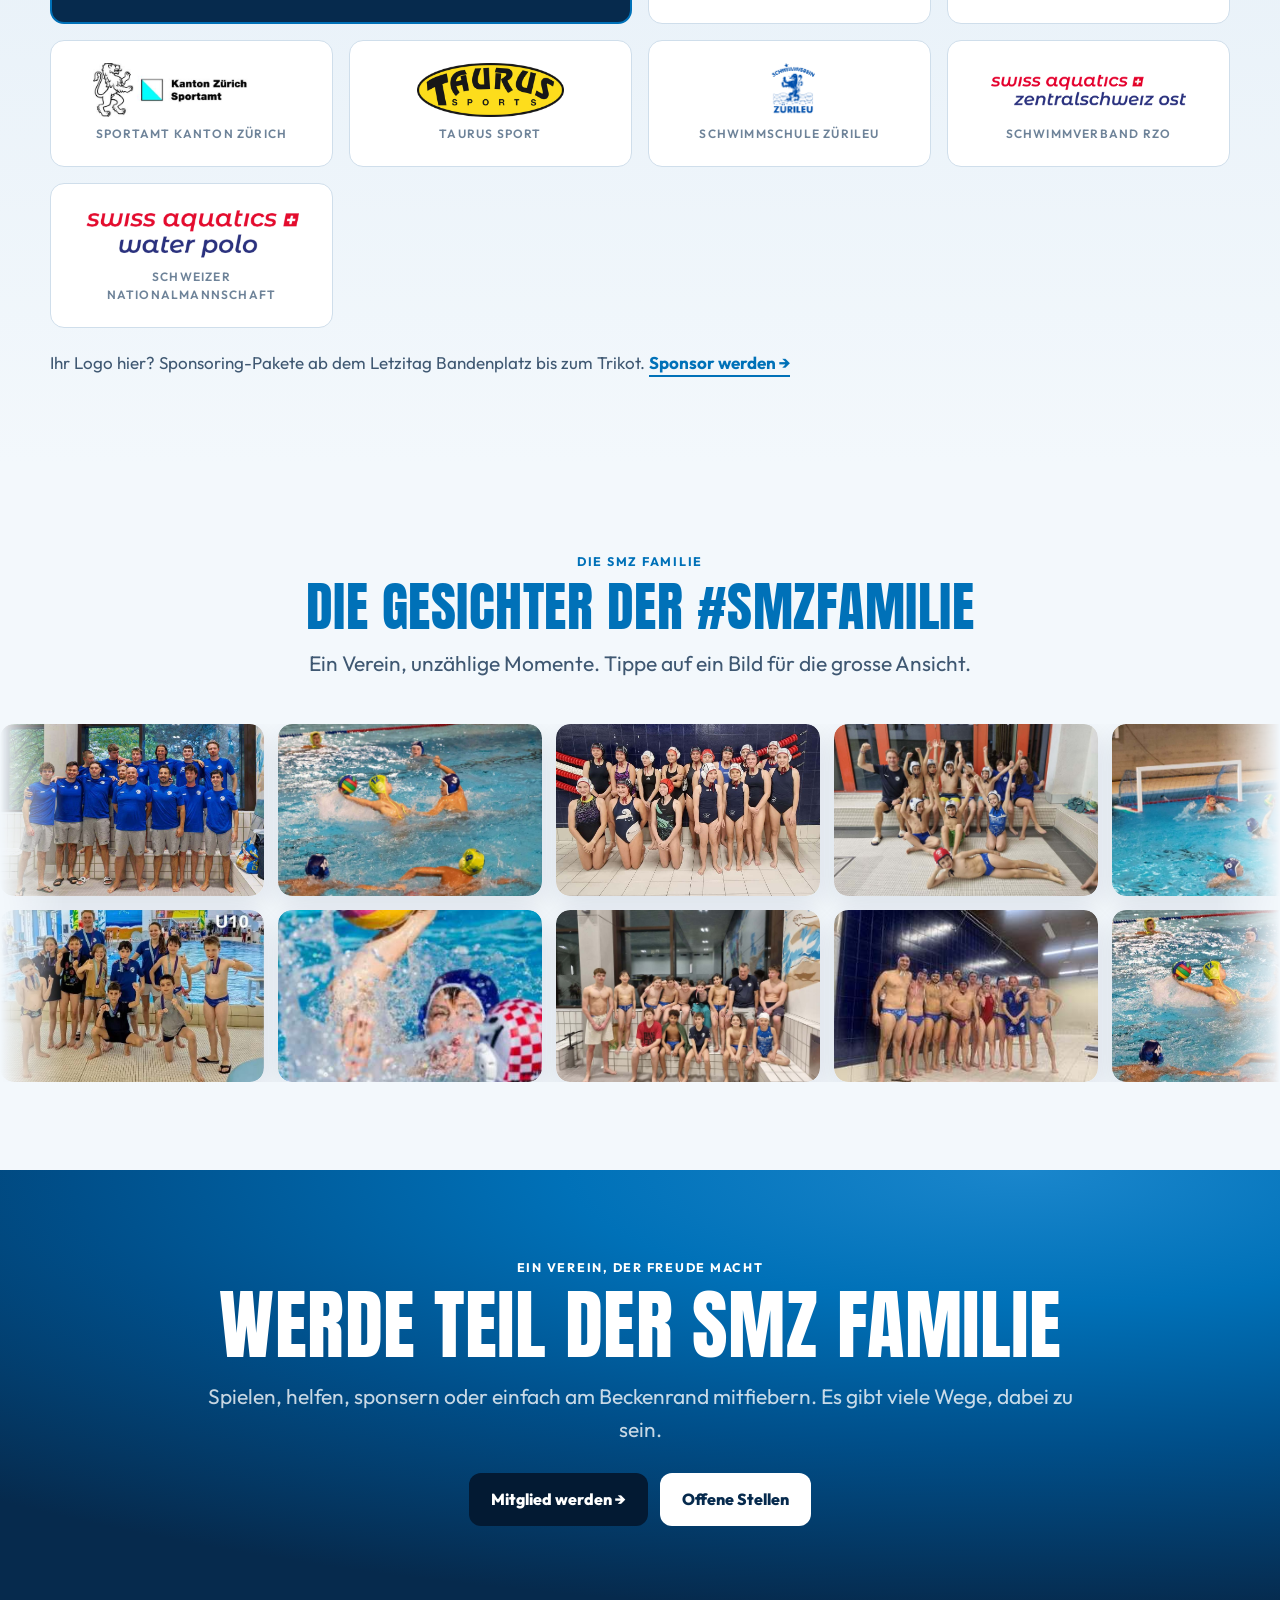
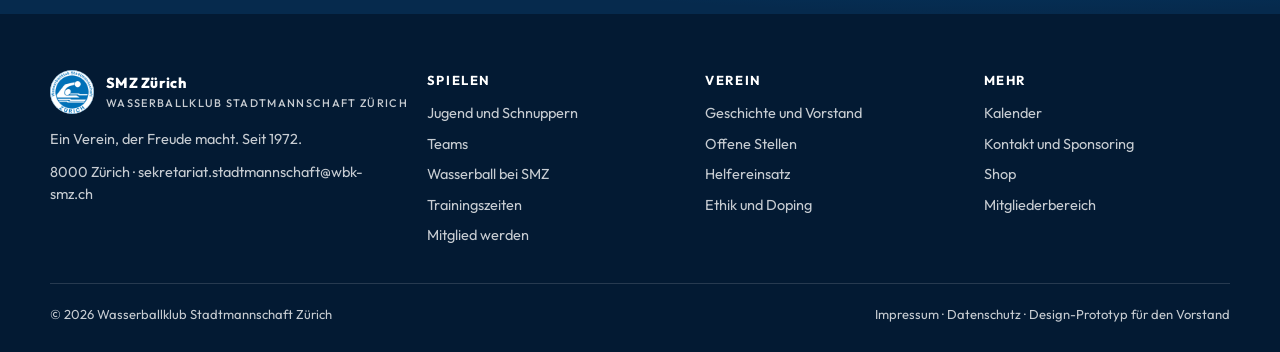
==== commit aa352db4: "Put the Piranha mascot on white The mascot was piranha.jpg, a JPEG with a black background baked int" ====
--- a/index.html
+++ b/index.html
@@ -86,7 +86,7 @@
     </div>
     <div class="ways">
       <article class="way">
-        <div class="img"><img src="assets/img/piranha.jpg" alt="Piranha Maskottchen" style="object-fit:contain;background:var(--navy-deep)"><span class="chip"><span lang="de">Jahrgang 2014 und jünger</span><span lang="en">Born 2014 or later</span></span></div>
+        <div class="img"><img src="assets/img/piranha.png" alt="Piranha Maskottchen" style="object-fit:contain;background:var(--white);padding:10px"><span class="chip"><span lang="de">Jahrgang 2014 und jünger</span><span lang="en">Born 2014 or later</span></span></div>
         <div class="body">
           <h3><span lang="de">Schwimmschule Piranha</span><span lang="en">Piranha Swim School</span></h3>
           <div class="meta"><span lang="de">Samstag 9:00, SSA Aubrücke · CHF 125 / 11 Lektionen</span><span lang="en">Saturday 9:00, SSA Aubrücke · CHF 125 / 11 lessons</span></div>
@@ -155,7 +155,7 @@
 
 <section class="mascot bg-navy on-dark">
   <div class="wrap">
-    <img src="assets/img/piranha.jpg" alt="Piranha, das SMZ Maskottchen">
+    <img src="assets/img/piranha.png" alt="Piranha, das SMZ Maskottchen" class="mascot-img">
     <div>
       <p class="eyebrow"><span lang="de">Unser Maskottchen</span><span lang="en">Our mascot</span></p>
       <h2 style="margin:10px 0 18px"><span lang="de">Das ist der Piranha</span><span lang="en">Meet the Piranha</span></h2>
--- a/css/style.css
+++ b/css/style.css
@@ -5,6 +5,7 @@
   --ground:#F3F8FC; --surface:#FFFFFF; --surface-2:#E3EEF7;
   --ink:#0B1F33; --ink-2:#3F5872; --ink-3:#6E8399; --line:#CFDEEB;
   --on-dark:#FFFFFF; --on-dark-2:rgba(255,255,255,.78);
+  --white:#FFFFFF; /* stays white in both themes, for artwork that needs a light ground */
   --shadow:0 10px 30px rgba(6,42,77,.10);
   --radius:18px;
 }
@@ -134,6 +135,8 @@
 /* mascot */
 .mascot .wrap{display:grid;grid-template-columns:.8fr 1.2fr;gap:44px;align-items:center}
 .mascot img{border-radius:24px;box-shadow:0 30px 60px rgba(0,0,0,.4);transform:rotate(-3deg)}
+/* the mascot artwork is transparent, so it needs a light panel to read against the navy band */
+.mascot .mascot-img{background:var(--white);padding:26px;width:100%;max-width:340px;height:auto;margin-inline:auto;object-fit:contain}
 .mascot h2{font-size:clamp(40px,5.5vw,70px)}
 
 /* news */
